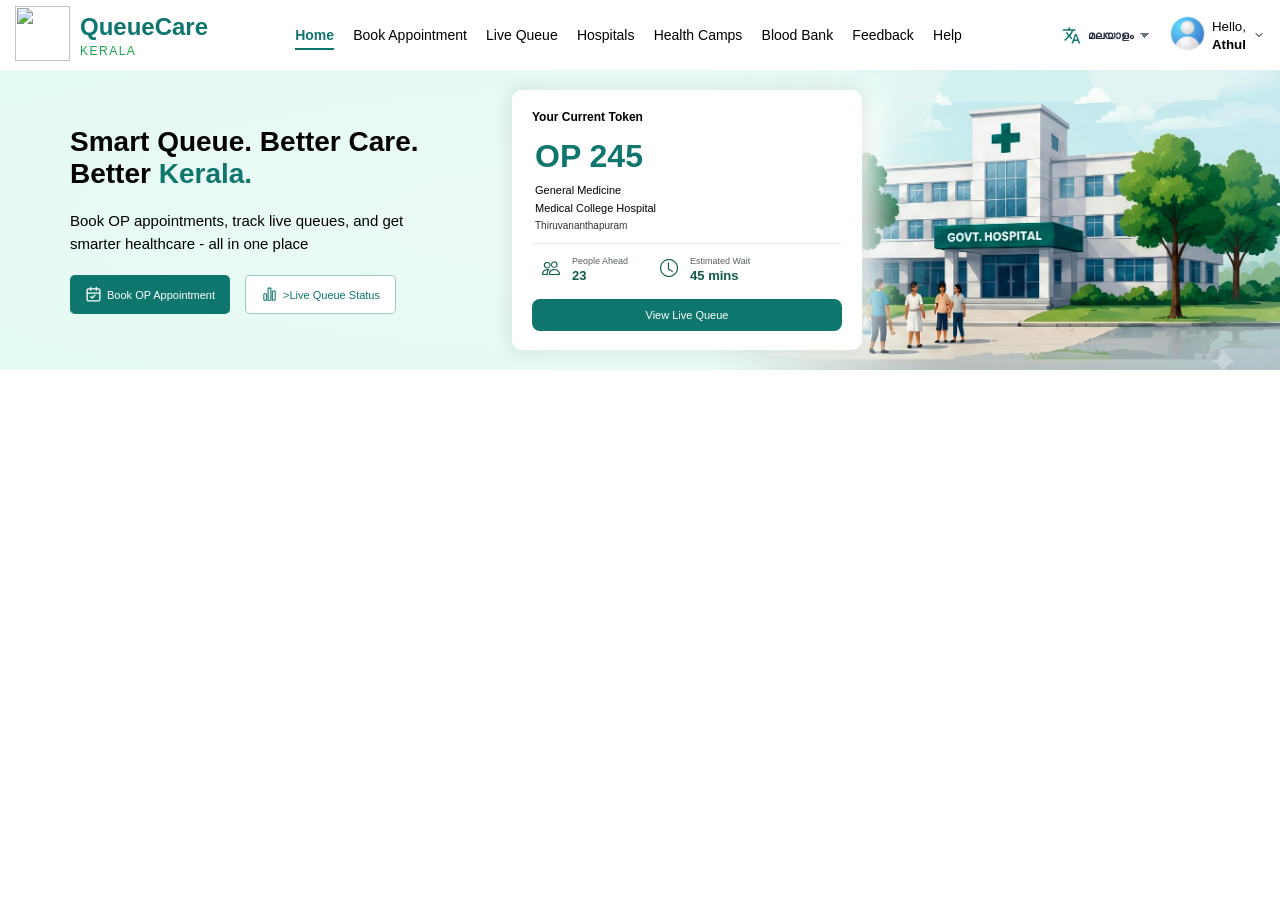
==== index.html @ 21870c36 "initial commit" ====
<!doctype html>
<html lang="en">

<head>
    <meta charset="UTF-8" />
    <meta name="viewport" content="width=device-width, initial-scale=1.0" />
    <link rel="stylesheet" href="main.css" />
    <link rel="stylesheet" href="https://cdn.jsdelivr.net/npm/bootstrap-icons@1.11.3/font/bootstrap-icons.min.css" />
    <title>QueueCare</title>
</head>

<body>
    <main>
        <!-- NAVBAR -->
        <nav>
            <div id="brand">
                <div id="logo">
                    <img src="assets/images/logo.png" alt="" />
                </div>
                <div id="brand_name">
                    <span style="color: var(--primary); font-size: 24px; font-weight: 600">QueueCare</span>
                    <span style="
                color: var(--secondary);
                font-size: 12px;
                letter-spacing: 1.5px;
              ">KERALA</span>
                </div>
            </div>
            <ul id="nav_cont">
                <li class="nav_item active">Home</li>
                <li class="nav_item">Book Appointment</li>
                <li class="nav_item">Live Queue</li>
                <li class="nav_item">Hospitals</li>
                <li class="nav_item">Health Camps</li>
                <li class="nav_item">Blood Bank</li>
                <li class="nav_item">Feedback</li>
                <li class="nav_item">Help</li>
            </ul>
            <div id="profile">
                <div id="language">
                    <svg xmlns="http://www.w3.org/2000/svg" viewBox="0 -960 960 960" fill="currentColor">
                        <path
                            d="m476-80 182-480h84L924-80h-84l-43-122H603L560-80h-84ZM160-200l-56-56 202-202q-35-35-63.5-80T190-640h84q20 39 40 68t48 58q33-33 68.5-92.5T484-720H40v-80h280v-80h80v80h280v80H564q-21 72-63 148t-83 116l96 98-30 82-122-125-202 201Zm468-72h144l-72-204-72 204Z" />
                    </svg>

                    <select id="language-select" name="language">
                        <option value="English">English</option>
                        <option value="Malayalam" selected>മലയാളം</option>
                    </select>
                </div>
                <button id="profile_button">
                    <div id="icon">
                        <img src="assets/images/profile.avif" alt="" />
                    </div>
                    <div id="profileName">
                        <span>Hello,</span><span style="font-weight: bold">Athul</span>
                    </div>
                    <svg class="arrow" xmlns="http://www.w3.org/2000/svg" viewBox="0 0 24 24" fill="none"
                        stroke="currentColor" stroke-width="2" stroke-linecap="round" stroke-linejoin="round">
                        <path d="m6 9 6 6 6-6" />
                    </svg>
                </button>
            </div>
        </nav>
        <!-- NAVBAR  -->

        <!-- HERO -->
        <section id="hero">
            <div id="background">
                <img src="assets/images/hero-back.png" alt="" />
            </div>
            <div id="hero_content">
                <h1>
                    Smart Queue. Better Care.<br />Better
                    <span style="color: var(--primary)">Kerala.</span>
                </h1>
                <p>
                    Book OP appointments, track live queues, and get smarter healthcare
                    - all in one place
                </p>
                <div id="hero_buttons">
                    <button id="bookOpAppoint" class="hero_btn1">
                        <svg xmlns="http://www.w3.org/2000/svg" width="17" height="17" viewBox="0 0 24 24" fill="none"
                            stroke="currentColor" stroke-width="1.8" stroke-linecap="round" stroke-linejoin="round">
                            <rect x="3" y="4" width="18" height="17" rx="2" />
                            <path d="M16 2v4" />
                            <path d="M8 2v4" />
                            <path d="M3 10h18" />
                            <path d="m8 15 2 2 4-4" />
                        </svg>
                        Book OP Appointment
                    </button>
                    <button id="LiveQueueStats" class="hero_btn2">
                        <svg xmlns="http://www.w3.org/2000/svg" width="17" height="17" viewBox="0 0 24 24" fill="none"
                            stroke="currentColor" stroke-width="1.5" stroke-linejoin="round">
                            <rect x="4" y="11" width="4" height="9" rx="0.5" />
                            <rect x="10" y="3" width="4" height="17" rx="0.5" />
                            <rect x="16" y="7" width="4" height="13" rx="0.5" />
                        </svg>
                        >Live Queue Status
                    </button>
                </div>
            </div>
            <div id="tokenDisplay">
                <span style="font-size: 12px;font-weight: 550">Your Current Token</span>
                <span
                    style="margin-left:3px;margin-top:8px;margin-bottom:3px;font-size:  32px;font-weight: 600;color: var(--primary);">OP
                    245</span>
                <span style="margin-left:3px;font-size: 11px;">General Medicine</span>
                <span style="margin-left:3px;font-size: 11px;">Medical College Hospital</span>
                <span style="margin-left:3px;font-size: 10px;opacity: 0.8;">Thiruvananthapuram</span>
                <div id="line"></div>
                <div class="status-card">

                    <div class="info-item">
                        <i class="bi bi-people"></i>
                        <div class="info-content">
                            <span class="label">People Ahead</span>
                            <span class="value">23</span>
                        </div>
                    </div>

                    <div class="info-item">
                        <i class="bi bi-clock"></i>
                        <div class="info-content">
                            <span class="label">Estimated Wait</span>
                            <span class="value">45 mins</span>
                        </div>
                    </div>
                </div>
                <button id="viewQueue">View Live Queue</button>
            </div>
            </div>
        </section>
        <!-- HERO -->
    </main>
    
    
</body>

</html>
---- main.css ----
* {
  padding: 0;
  margin: 0;
  box-sizing: border-box;
}

body,
html {
  scroll-behavior: smooth;
  font-family: sans-serif;
}

:root {
  --primary: #0f766e;
  --secondary: #16a34a;
  --accent: #2563eb;

  --background: #f8fafc;
  --hero-background: #eefaf6;
  --card: #ffffff;

  --text: #1f2937;

  --error: #dc2626;
  --warning: #f59e0b;
  --success: #16a34a;
}

/* NAVBAR STYLE  */

nav {
  width: 100%;
  height: 70px;
  display: flex;
  align-items: center;
  padding: 0 15px;
}
#brand {
  display: flex;
  gap: 10px;
  align-items: center;
}
#brand_name {
  display: flex;
  flex-direction: column;
  gap: 3px;
}
#logo img {
  width: 55px;
  height: 55px;
}
#nav_cont {
  list-style: none;
  display: flex;
  gap: 1.2rem;
  align-items: center;
}
#nav_cont {
  margin: 0 auto;
}
.nav_item {
  position: relative;
  font-size: 14px;
}
.nav_item.active::after {
  content: "";
  position: absolute;
  height: 2px;
  width: 100%;
  background-color: var(--primary);
  bottom: -7px;
  left: 0;
}
.nav_item.active {
  color: var(--primary);
  font-weight: 600;
}
#profile {
  display: flex;
  align-items: center;
}

#language {
  display: inline-flex;
  align-items: center;
  gap: 7px;
  padding: 9px 13px;
  background: #ffffff;
  border-radius: 8px;
  cursor: pointer;
  transition: all 0.2s ease;
}

#language svg {
  width: 19px;
  height: 19px;
  fill: #0f766e;
}

#language select {
  appearance: none;
  border: none;
  outline: none;
  background: transparent;
  font-size: 11px;
  font-weight: 600;
  color: #1f2937;
  cursor: pointer;
  padding: 0 18px 0 0;
  /* arrow */
  background-image:
    linear-gradient(45deg, transparent 50%, #6b7280 50%),
    linear-gradient(135deg, #6b7280 50%, transparent 50%);
  background-position:
    calc(100% - 7px) 50%,
    calc(100% - 2px) 50%;
  background-size: 5px 5px;
  background-repeat: no-repeat;
}

#language select option {
  background: #fff;
  color: #1f2937;
}
#profile_button {
  display: flex;
  align-items: center;
  background: transparent;
  border: none;
  gap: 2px;
}
#profileName {
  display: flex;
  flex-direction: column;
  align-items: flex-start;
  justify-content: center;
  gap: 3px;
}
#profile_button svg {
  margin-left: 5px;
  width: 12px;
  height: 12px;
}
#profile_button #icon img {
  width: 45px;
  height: 45px;
}

/* HERO */

#hero {
  width: 100%;
  background: radial-gradient(#eefaf6, #e2faf2);
  position: relative;
  min-height: 300px;
  display: flex;
  align-items: center;
}
#background img {
  height: 300px;
  position: absolute;
  right: 0;
  top: 0;
  display: block;
  -webkit-mask-image: linear-gradient(to right, transparent 0%, black 40%);
  mask-image: linear-gradient(to right, transparent 0%, black 40%);
  opacity: 1.5;
}
#hero_content {
  padding: 20px 70px;
  max-width: 500px;
  display: flex;
  flex-direction: column;
  gap: 20px;
}

#hero_content h1 {
  font-size: 28px;
  font-weight: 550;
}
#hero_content p {
  font-size: 15px;
  font-weight: 400;
  line-height: 1.5;
}

#hero_buttons {
  display: flex;
  gap: 15px;
}
.hero_btn1 {
  padding: 10px 15px;
  border-radius: 5px;
  border: none;
  background-color: var(--primary);
  color: white;
  font-size: 11px;
  display: flex;
  align-items: center;
  gap: 5px;
}
.hero_btn2 {
  padding: 10px 15px;
  font-size: 11px;
  background-color: white;
  border: 0.5px solid color-mix(in srgb, var(--primary) 40%, transparent);
  border-radius: 5px;
  color: var(--primary);
  display: flex;
  align-items: center;
  gap: 5px;
}

#tokenDisplay {
  position: absolute;
  width: 350px;
  height: 260px;
  background-color: white;
  border-radius: 10px;

  box-shadow:
    0 0 15px 5px rgba(0, 0, 0, 0.068),
    20px 0 30px -5px rgba(255, 255, 255, 0.9);
  left: 40%;
  display: flex;
  flex-direction: column;
  padding: 20px 20px 15px 20px;
  gap: 6px;
}
#line {
  width: 100%;
  height: 0.5px;
  background-color: rgba(128, 128, 128, 0.164);
  margin: 6px 0;
}

.status-card {
  display: flex;
  align-items: center;
  gap: 32px;
  padding-left: 10px;
}

/* Individual Item Row */
.info-item {
  display: flex;
  align-items: center;
  gap: 12px;
}

/* Icon Styling */
.info-item i {
  font-size: 18px;
  color: #0d5c46; /* Matching deep green tone */
}

/* Text Block */
.info-content {
  display: flex;
  flex-direction: column;
}

.label {
  font-size: 9px;
  color: #556065;
  font-weight: 400;
  margin-bottom: 2px;
}

.value {
  font-size: 13px;
  font-weight: 700;
  color: #0d5c46;
}

#viewQueue{
    padding: 10px 0;
    margin-top: 10px;
    border-radius: 8px;
    border: none;
    background-color: var(--primary);
    color:white;
    font-size: 11px;
}
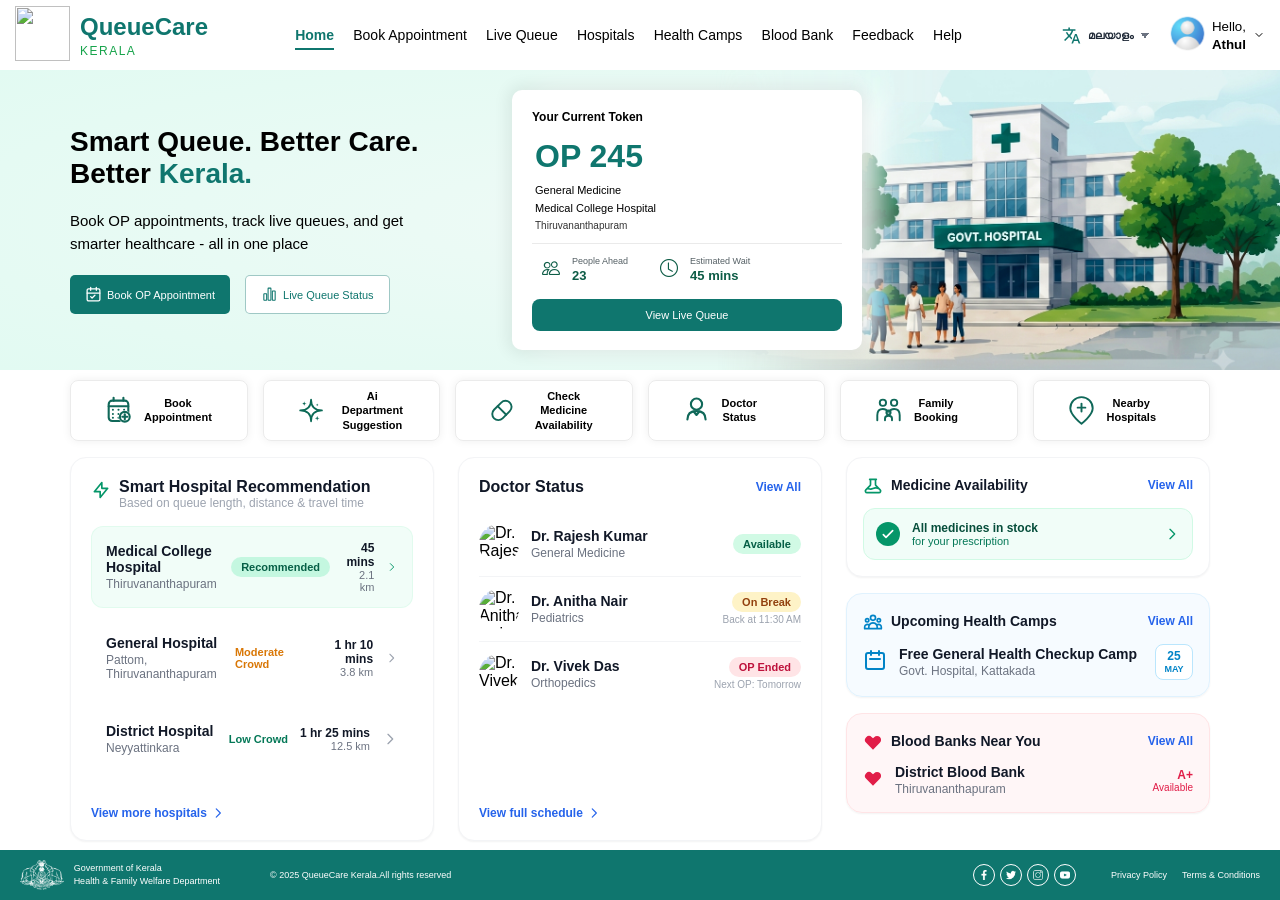
==== commit 7b4d8245: "just ui have been setuped" ====
--- a/index.html
+++ b/index.html
@@ -97,7 +97,7 @@
                             <rect x="10" y="3" width="4" height="17" rx="0.5" />
                             <rect x="16" y="7" width="4" height="13" rx="0.5" />
                         </svg>
-                        >Live Queue Status
+                        Live Queue Status
                     </button>
                 </div>
             </div>
@@ -133,9 +133,536 @@
             </div>
         </section>
         <!-- HERO -->
+        <div id="mainArea">
+            <div id="row1">
+                <button class="row1Btn">
+                    <svg xmlns="http://www.w3.org/2000/svg" viewBox="0 0 100 100" width="100%" height="100%">
+                        <defs>
+                            <style>
+                                .green-stroke {
+                                    fill: none;
+                                    stroke: #0a6955;
+                                    stroke-width: 6;
+                                    stroke-linecap: round;
+                                    stroke-linejoin: round;
+                                }
+
+                                .green-fill {
+                                    fill: #0a6955;
+                                }
+
+                                .white-bg {
+                                    fill: #ffffff;
+                                }
+                            </style>
+                            <!-- Mask to cleanly erase background lines behind the bottom-right badge -->
+                            <mask id="badge-mask">
+                                <rect x="0" y="0" width="100" height="100" fill="white" />
+                                <circle cx="68" cy="68" r="18" fill="black" />
+                            </mask>
+                        </defs>
+
+                        <!-- Calendar Container with Mask applied -->
+                        <g mask="url(#badge-mask)">
+                            <!-- Main Outer Body -->
+                            <rect x="22" y="22" width="56" height="58" rx="10" ry="10" class="green-stroke" />
+
+                            <!-- Top Header Line -->
+                            <line x1="22" y1="38" x2="78" y2="38" class="green-stroke" />
+
+                            <!-- Top Binder Hooks -->
+                            <line x1="36" y1="14" x2="36" y2="22" class="green-stroke" />
+                            <line x1="64" y1="14" x2="64" y2="22" class="green-stroke" />
+
+                            <!-- Calendar Grid Dots -->
+                            <!-- Row 1 -->
+                            <circle cx="34" cy="48" r="3" class="green-fill" />
+                            <circle cx="50" cy="48" r="3" class="green-fill" />
+                            <circle cx="66" cy="48" r="3" class="green-fill" />
+
+                            <!-- Row 2 -->
+                            <circle cx="34" cy="60" r="3" class="green-fill" />
+                            <circle cx="50" cy="60" r="3" class="green-fill" />
+
+                            <!-- Row 3 -->
+                            <circle cx="34" cy="71" r="3" class="green-fill" />
+                            <circle cx="50" cy="71" r="3" class="green-fill" />
+                        </g>
+
+                        <!-- Bottom-Right Badge Circle -->
+                        <circle cx="68" cy="68" r="14" class="white-bg green-stroke" />
+
+                        <!-- Plus / Cross Symbol Inside Badge -->
+                        <line x1="68" y1="61" x2="68" y2="75" class="green-stroke" stroke-width="4.5" />
+                        <line x1="61" y1="68" x2="75" y2="68" class="green-stroke" stroke-width="4.5" />
+                    </svg>
+
+                    Book<br>Appointment
+                </button>
+                <button class="row1Btn">
+                    <svg xmlns="http://www.w3.org/2000/svg" viewBox="0 0 100 100" width="100%" height="100%">
+                        <defs>
+                            <style>
+                                .sparkle-stroke {
+                                    fill: none;
+                                    stroke: #0a6955;
+                                    stroke-width: 5;
+                                    stroke-linecap: round;
+                                    stroke-linejoin: round;
+                                }
+
+                                .sparkle-fill {
+                                    fill: #0a6955;
+                                }
+                            </style>
+                        </defs>
+
+                        <!-- Main Central Hollow Sparkle -->
+                        <path class="sparkle-stroke" d="
+    M 50 18 
+    Q 50 50, 82 50 
+    Q 50 50, 50 82 
+    Q 50 50, 18 50 
+    Q 50 50, 50 18 
+    Z
+  " />
+
+                        <!-- Top-Left Sparkle (Solid) -->
+                        <path class="sparkle-fill" d="
+    M 30 22 
+    Q 30 30, 38 30 
+    Q 30 30, 30 38 
+    Q 30 30, 22 30 
+    Q 30 30, 30 22 
+    Z
+  " />
+
+                        <!-- Top-Right Sparkle (Small, Solid) -->
+                        <path class="sparkle-fill" d="
+    M 68 30 
+    Q 68 34, 72 34 
+    Q 68 34, 68 38 
+    Q 68 34, 64 34 
+    Q 68 34, 68 30 
+    Z
+  " />
+
+                        <!-- Bottom-Right Sparkle (Solid) -->
+                        <path class="sparkle-fill" d="
+    M 68 66 
+    Q 68 73, 75 73 
+    Q 68 73, 68 80 
+    Q 68 73, 61 73 
+    Q 68 73, 68 66 
+    Z
+  " />
+                    </svg>
+
+                    Ai Department<br>Suggestion
+                </button>
+                <button class="row1Btn">
+                    <svg xmlns="http://www.w3.org/2000/svg" viewBox="0 0 100 100" width="100%" height="100%">
+                        <defs>
+                            <style>
+                                .green-stroke {
+                                    fill: none;
+                                    stroke: #106859;
+                                    stroke-width: 6;
+                                    stroke-linecap: round;
+                                    stroke-linejoin: round;
+                                }
+
+                                .green-fill {
+                                    fill: #106859;
+                                    stroke: none;
+                                }
+                            </style>
+                        </defs>
+
+                        <!-- Vertically inverted capsule without the circular tablet -->
+                        <g transform="translate(50 50) scale(1 -1) rotate(-45) translate(-50 -50)">
+                            <!-- Capsule Outer Body -->
+                            <rect x="31" y="15" width="38" height="70" rx="19" ry="19" class="green-stroke" />
+
+                            <!-- Dividing Center Line -->
+                            <line x1="31" y1="50" x2="69" y2="50" class="green-stroke" />
+                        </g>
+                    </svg>
+
+                    Check Medicine<br>Availability
+                </button>
+                <button class="row1Btn">
+                    <svg xmlns="http://www.w3.org/2000/svg" viewBox="0 0 100 100" width="100%" height="100%">
+                        <defs>
+                            <style>
+                                .user-stroke {
+                                    fill: none;
+                                    stroke: #106859;
+                                    stroke-width: 6;
+                                    stroke-linecap: round;
+                                    stroke-linejoin: round;
+                                }
+                            </style>
+                        </defs>
+
+                        <!-- User Head -->
+                        <circle cx="50" cy="32" r="16" class="user-stroke" />
+
+                        <!-- User Shoulders / Body -->
+                        <path d="M 24 76 C 24 58, 36 52, 50 52 C 64 52, 76 58, 76 76" class="user-stroke" />
+
+                        <!-- V-Neck Collar Detail -->
+                        <path d="M 42 53 L 50 63 L 58 53" class="user-stroke" />
+                    </svg>
+
+                    Doctor<br>Status
+                </button>
+                <button class="row1Btn">
+                    <svg xmlns="http://www.w3.org/2000/svg" viewBox="0 0 100 100" width="100%" height="100%">
+                        <defs>
+                            <style>
+                                .family-stroke {
+                                    fill: none;
+                                    stroke: #106859;
+                                    stroke-width: 5.5;
+                                    stroke-linecap: round;
+                                    stroke-linejoin: round;
+                                }
+                            </style>
+                        </defs>
+
+                        <!-- Left Adult -->
+                        <circle cx="34" cy="28" r="9" class="family-stroke" />
+                        <path d="M 18 78 L 18 64 C 18 52, 25 46, 34 46 C 40 46, 45 49, 48 54" class="family-stroke" />
+
+                        <!-- Right Adult -->
+                        <circle cx="66" cy="28" r="9" class="family-stroke" />
+                        <path d="M 82 78 L 82 64 C 82 52, 75 46, 66 46 C 60 46, 55 49, 52 54" class="family-stroke" />
+
+                        <!-- Center Child (Small Person) -->
+                        <circle cx="50" cy="56" r="6" class="family-stroke" />
+                        <path d="M 40 78 L 40 73 C 40 68, 44 65, 50 65 C 56 65, 60 68, 60 73 L 60 78"
+                            class="family-stroke" />
+                    </svg>
+
+                    Family<br>Booking
+                </button>
+                <button class="row1Btn">
+                    <svg xmlns="http://www.w3.org/2000/svg" viewBox="0 0 100 100" width="100%" height="100%">
+                        <defs>
+                            <style>
+                                .icon-stroke {
+                                    fill: none;
+                                    stroke: #106859;
+                                    stroke-width: 5.5;
+                                    stroke-linecap: round;
+                                    stroke-linejoin: round;
+                                }
+
+                                .icon-fill {
+                                    fill: #106859;
+                                }
+                            </style>
+                        </defs>
+
+                        <!-- Location Pin Outline -->
+                        <path
+                            d="M 50 12 C 32 12, 18 26, 18 44 C 18 64, 50 88, 50 88 C 50 88, 82 64, 82 44 C 82 26, 68 12, 50 12 Z"
+                            class="icon-stroke" />
+
+                        <!-- Hospital Cross Inside Pin -->
+                        <!-- Vertical Bar -->
+                        <line x1="50" y1="31" x2="50" y2="53" class="icon-stroke" stroke-width="6.5" />
+
+                        <!-- Horizontal Bar -->
+                        <line x1="39" y1="42" x2="61" y2="42" class="icon-stroke" stroke-width="6.5" />
+                    </svg>
+
+                    Nearby<br>Hospitals
+                </button>
+            </div>
+            <div class="dashboard-grid">
+
+                <!-- COLUMN 1: Smart Hospital Recommendation -->
+                <div class="card card-column">
+                    <div>
+                        <div class="card-header">
+                            <svg class="header-icon text-emerald" fill="none" stroke="currentColor" viewBox="0 0 24 24">
+                                <path stroke-linecap="round" stroke-linejoin="round" stroke-width="2"
+                                    d="M13 10V3L4 14h7v7l9-11h-7z" />
+                            </svg>
+                            <div>
+                                <h2 class="card-title">Smart Hospital Recommendation</h2>
+                                <p class="card-subtitle">Based on queue length, distance & travel time</p>
+                            </div>
+                        </div>
+
+                        <!-- Item 1: Recommended -->
+                        <div class="hospital-item item-recommended">
+                            <div>
+                                <h3 class="item-title">Medical College Hospital</h3>
+                                <p class="item-subtitle">Thiruvananthapuram</p>
+                            </div>
+                            <div class="item-meta">
+                                <span class="badge badge-recommended">Recommended</span>
+                                <div class="text-right">
+                                    <p class="meta-main">45 mins</p>
+                                    <p class="meta-sub">2.1 km</p>
+                                </div>
+                                <svg class="chevron-icon text-emerald" fill="none" stroke="currentColor"
+                                    viewBox="0 0 24 24">
+                                    <path stroke-linecap="round" stroke-linejoin="round" stroke-width="2"
+                                        d="M9 5l7 7-7 7" />
+                                </svg>
+                            </div>
+                        </div>
+
+                        <!-- Item 2: Moderate Crowd -->
+                        <div class="hospital-item">
+                            <div>
+                                <h3 class="item-title">General Hospital</h3>
+                                <p class="item-subtitle">Pattom, Thiruvananthapuram</p>
+                            </div>
+                            <div class="item-meta">
+                                <span class="status-label status-amber">Moderate Crowd</span>
+                                <div class="text-right">
+                                    <p class="meta-main">1 hr 10 mins</p>
+                                    <p class="meta-sub">3.8 km</p>
+                                </div>
+                                <svg class="chevron-icon text-gray" fill="none" stroke="currentColor"
+                                    viewBox="0 0 24 24">
+                                    <path stroke-linecap="round" stroke-linejoin="round" stroke-width="2"
+                                        d="M9 5l7 7-7 7" />
+                                </svg>
+                            </div>
+                        </div>
+
+                        <!-- Item 3: Low Crowd -->
+                        <div class="hospital-item">
+                            <div>
+                                <h3 class="item-title">District Hospital</h3>
+                                <p class="item-subtitle">Neyyattinkara</p>
+                            </div>
+                            <div class="item-meta">
+                                <span class="status-label status-emerald">Low Crowd</span>
+                                <div class="text-right">
+                                    <p class="meta-main">1 hr 25 mins</p>
+                                    <p class="meta-sub">12.5 km</p>
+                                </div>
+                                <svg class="chevron-icon text-gray" fill="none" stroke="currentColor"
+                                    viewBox="0 0 24 24">
+                                    <path stroke-linecap="round" stroke-linejoin="round" stroke-width="2"
+                                        d="M9 5l7 7-7 7" />
+                                </svg>
+                            </div>
+                        </div>
+                    </div>
+
+                    <a href="#" class="footer-link">
+                        View more hospitals
+                        <svg class="link-icon" fill="none" stroke="currentColor" viewBox="0 0 24 24">
+                            <path stroke-linecap="round" stroke-linejoin="round" stroke-width="2" d="M9 5l7 7-7 7" />
+                        </svg>
+                    </a>
+                </div>
+
+                <!-- COLUMN 2: Doctor Status -->
+                <div class="card card-column">
+                    <div>
+                        <div class="header-between">
+                            <h2 class="card-title">Doctor Status</h2>
+                            <a href="#" class="link-action">View All</a>
+                        </div>
+
+                        <!-- Doctor 1 -->
+                        <div class="doctor-row">
+                            <div class="doctor-info">
+                                <img class="doctor-avatar"
+                                    src="https://images.unsplash.com/photo-1612349317150-e413f6a5b16d?w=100&auto=format&fit=crop&q=80"
+                                    alt="Dr. Rajesh Kumar">
+                                <div>
+                                    <h3 class="item-title">Dr. Rajesh Kumar</h3>
+                                    <p class="item-subtitle">General Medicine</p>
+                                </div>
+                            </div>
+                            <span class="badge badge-emerald">Available</span>
+                        </div>
+
+                        <!-- Doctor 2 -->
+                        <div class="doctor-row">
+                            <div class="doctor-info">
+                                <img class="doctor-avatar"
+                                    src="https://images.unsplash.com/photo-1594824813566-88855ce7890f?w=100&auto=format&fit=crop&q=80"
+                                    alt="Dr. Anitha Nair">
+                                <div>
+                                    <h3 class="item-title">Dr. Anitha Nair</h3>
+                                    <p class="item-subtitle">Pediatrics</p>
+                                </div>
+                            </div>
+                            <div class="text-right">
+                                <span class="badge badge-amber">On Break</span>
+                                <p class="doctor-note">Back at 11:30 AM</p>
+                            </div>
+                        </div>
+
+                        <!-- Doctor 3 -->
+                        <div class="doctor-row border-none">
+                            <div class="doctor-info">
+                                <img class="doctor-avatar"
+                                    src="https://images.unsplash.com/photo-1622253692010-333f2da6031d?w=100&auto=format&fit=crop&q=80"
+                                    alt="Dr. Vivek Das">
+                                <div>
+                                    <h3 class="item-title">Dr. Vivek Das</h3>
+                                    <p class="item-subtitle">Orthopedics</p>
+                                </div>
+                            </div>
+                            <div class="text-right">
+                                <span class="badge badge-rose">OP Ended</span>
+                                <p class="doctor-note">Next OP: Tomorrow</p>
+                            </div>
+                        </div>
+                    </div>
+
+                    <a href="#" class="footer-link">
+                        View full schedule
+                        <svg class="link-icon" fill="none" stroke="currentColor" viewBox="0 0 24 24">
+                            <path stroke-linecap="round" stroke-linejoin="round" stroke-width="2" d="M9 5l7 7-7 7" />
+                        </svg>
+                    </a>
+                </div>
+
+                <!-- COLUMN 3: Medicine, Camps & Blood Banks -->
+                <div class="stack-column">
+
+                    <!-- Medicine Availability Card -->
+                    <div class="card p-compact">
+                        <div class="header-between mb-compact">
+                            <div class="header-inline">
+                                <svg class="header-icon text-emerald" fill="none" stroke="currentColor"
+                                    viewBox="0 0 24 24">
+                                    <path stroke-linecap="round" stroke-linejoin="round" stroke-width="2"
+                                        d="M19.428 15.428a2 2 0 00-1.022-.547l-2.387-.477a6 6 0 00-3.86.517l-.318.158a6 6 0 01-3.86.517L6.05 15.21a2 2 0 00-1.806.547M8 4h8l-1 1v5.172a2 2 0 00.586 1.414l5 5c1.26 1.26.367 3.414-1.415 3.414H4.828c-1.782 0-2.674-2.154-1.414-3.414l5-5A2 2 0 009 10.172V5L8 4z" />
+                                </svg>
+                                <h2 class="card-title-sm">Medicine Availability</h2>
+                            </div>
+                            <a href="#" class="link-action">View All</a>
+                        </div>
+                        <div class="medicine-banner">
+                            <div class="banner-content">
+                                <div class="check-circle">
+                                    <svg class="check-icon" fill="none" stroke="currentColor" viewBox="0 0 24 24">
+                                        <path stroke-linecap="round" stroke-linejoin="round" stroke-width="2.5"
+                                            d="M5 13l4 4L19 7" />
+                                    </svg>
+                                </div>
+                                <div>
+                                    <p class="banner-title">All medicines in stock</p>
+                                    <p class="banner-subtitle">for your prescription</p>
+                                </div>
+                            </div>
+                            <svg class="chevron-icon text-emerald" fill="none" stroke="currentColor"
+                                viewBox="0 0 24 24">
+                                <path stroke-linecap="round" stroke-linejoin="round" stroke-width="2"
+                                    d="M9 5l7 7-7 7" />
+                            </svg>
+                        </div>
+                    </div>
+
+                    <!-- Upcoming Health Camps Card -->
+                    <div class="card p-compact card-sky">
+                        <div class="header-between mb-compact">
+                            <div class="header-inline">
+                                <svg class="header-icon text-sky" fill="none" stroke="currentColor" viewBox="0 0 24 24">
+                                    <path stroke-linecap="round" stroke-linejoin="round" stroke-width="2"
+                                        d="M17 20h5v-2a3 3 0 00-5.356-1.857M17 20H7m10 0v-2c0-.656-.126-1.283-.356-1.857M7 20H2v-2a3 3 0 015.356-1.857M7 20v-2c0-.656.126-1.283.356-1.857m0 0a5.002 5.002 0 019.288 0M15 7a3 3 0 11-6 0 3 3 0 016 0zm6 3a2 2 0 11-4 0 2 2 0 014 0zM7 10a2 2 0 11-4 0 2 2 0 014 0z" />
+                                </svg>
+                                <h2 class="card-title-sm">Upcoming Health Camps</h2>
+                            </div>
+                            <a href="#" class="link-action">View All</a>
+                        </div>
+                        <div class="content-between">
+                            <div class="banner-content">
+                                <div class="text-sky">
+                                    <svg class="feature-icon" fill="none" stroke="currentColor" viewBox="0 0 24 24">
+                                        <path stroke-linecap="round" stroke-linejoin="round" stroke-width="2"
+                                            d="M8 7V3m8 4V3m-9 8h10M5 21h14a2 2 0 002-2V7a2 2 0 00-2-2H5a2 2 0 00-2 2v12a2 2 0 002 2z" />
+                                    </svg>
+                                </div>
+                                <div>
+                                    <p class="item-title">Free General Health Checkup Camp</p>
+                                    <p class="item-subtitle">Govt. Hospital, Kattakada</p>
+                                </div>
+                            </div>
+                            <div class="date-badge">
+                                <p class="date-number">25</p>
+                                <p class="date-month">May</p>
+                            </div>
+                        </div>
+                    </div>
+
+                    <!-- Blood Banks Near You Card -->
+                    <div class="card p-compact card-rose">
+                        <div class="header-between mb-compact">
+                            <div class="header-inline">
+                                <svg class="header-icon text-rose" fill="currentColor" viewBox="0 0 20 20">
+                                    <path fill-rule="evenodd"
+                                        d="M3.172 5.172a4 4 0 015.656 0L10 6.343l1.172-1.171a4 4 0 115.656 5.656L10 17.657l-6.828-6.829a4 4 0 010-5.656z"
+                                        clip-rule="evenodd" />
+                                </svg>
+                                <h2 class="card-title-sm">Blood Banks Near You</h2>
+                            </div>
+                            <a href="#" class="link-action">View All</a>
+                        </div>
+                        <div class="content-between">
+                            <div class="banner-content">
+                                <div class="text-rose">
+                                    <svg class="feature-icon-sm" fill="currentColor" viewBox="0 0 20 20">
+                                        <path fill-rule="evenodd"
+                                            d="M3.172 5.172a4 4 0 015.656 0L10 6.343l1.172-1.171a4 4 0 115.656 5.656L10 17.657l-6.828-6.829a4 4 0 010-5.656z"
+                                            clip-rule="evenodd" />
+                                    </svg>
+                                </div>
+                                <div>
+                                    <p class="item-title">District Blood Bank</p>
+                                    <p class="item-subtitle">Thiruvananthapuram</p>
+                                </div>
+                            </div>
+                            <div class="text-right">
+                                <p class="blood-group">A+</p>
+                                <p class="blood-status">Available</p>
+                            </div>
+                        </div>
+                    </div>
+
+                </div>
+
+            </div>
+            
+        </div>
+
+        <!-- FOOTER  -->
+        <footer>
+            <div id="footer_left">
+                <img src="assets/images/govt.png" alt="">
+                <span style="line-height: 1.4;">Government of Kerala<br>Health & Family Welfare Department</span>
+                <span style="margin-left: 40px;">© 2025 QueueCare Kerala.All rights reserved</span>
+            </div>
+            <div id="footer_right">
+                <ul id="social_links">
+                    <li id="facebook" class="social_link"><img src="assets/images/facebook.png" alt=""></li>
+                    <li id="twitter" class="social_link"><img src="assets/images/twitter.png" alt=""></li>
+                    <li id="instagram" class="social_link"><img src="assets/images/instagram.png" alt=""></li>
+                    <li id="youtube" class="social_link"><img src="assets/images/youtube.png" alt=""></li>
+                </ul>
+                <a href="">Privacy Policy</a>
+                <a href="">Terms & Conditions</a>
+            </div>
+        </footer>
+        <!-- FOOTER  -->
+
     </main>
-    
-    
+
+
 </body>
 
 </html>
--- a/main.css
+++ b/main.css
@@ -8,6 +8,33 @@
 html {
   scroll-behavior: smooth;
   font-family: sans-serif;
+  scrollbar-width: 0px;
+}
+
+
+html::-webkit-scrollbar,
+main::-webkit-scrollbar {
+  display: none;
+}
+html,
+main {
+  -ms-overflow-style: none;  
+  scrollbar-width: none;  
+}
+
+
+main{
+  max-height: 100vh;
+  position: relative;
+  overflow-y: auto;
+  padding-bottom: 70px;
+  padding-top: 70px;
+}
+a {
+  text-decoration: none;
+}
+ul {
+  list-style: none;
 }
 
 :root {
@@ -26,7 +53,11 @@
   --success: #16a34a;
 }
 
-/* NAVBAR STYLE  */
+/* ============================ */
+
+/*         NAVBAR STYLE         */
+
+/* ============================ */
 
 nav {
   width: 100%;
@@ -34,6 +65,11 @@
   display: flex;
   align-items: center;
   padding: 0 15px;
+  position: fixed;
+  top:0;
+  left:0;
+  z-index: 1;
+  background-color: white;
 }
 #brand {
   display: flex;
@@ -50,7 +86,6 @@
   height: 55px;
 }
 #nav_cont {
-  list-style: none;
   display: flex;
   gap: 1.2rem;
   align-items: center;
@@ -146,7 +181,12 @@
   height: 45px;
 }
 
-/* HERO */
+/* ============================== */
+
+/*         HERO SECTION           */
+
+/* ============================== */
+
 
 #hero {
   width: 100%;
@@ -241,20 +281,17 @@
   padding-left: 10px;
 }
 
-/* Individual Item Row */
 .info-item {
   display: flex;
   align-items: center;
   gap: 12px;
 }
 
-/* Icon Styling */
 .info-item i {
   font-size: 18px;
-  color: #0d5c46; /* Matching deep green tone */
-}
-
-/* Text Block */
+  color: #0d5c46; 
+}
+
 .info-content {
   display: flex;
   flex-direction: column;
@@ -273,12 +310,485 @@
   color: #0d5c46;
 }
 
-#viewQueue{
-    padding: 10px 0;
-    margin-top: 10px;
-    border-radius: 8px;
-    border: none;
-    background-color: var(--primary);
-    color:white;
-    font-size: 11px;
-}+#viewQueue {
+  padding: 10px 0;
+  margin-top: 10px;
+  border-radius: 8px;
+  border: none;
+  background-color: var(--primary);
+  color: white;
+  font-size: 11px;
+}
+
+
+/* ============================== */
+
+/*          MAIN AREA             */
+
+/* ============================== */
+
+#mainArea {
+  padding: 10px 70px;
+}
+
+#row1 {
+  display: flex;
+  width: 100%;
+  gap: 15px;
+}
+
+.row1Btn {
+  flex: 1;              
+  display: flex;
+  gap:8px;
+  justify-content: flex-start;
+  align-items: center;
+  padding:8px 30px;
+  font-size: 11px;
+  background-color: transparent;
+  border:0.5px solid rgba(128, 128, 128, 0.158);
+  border-radius: 8px;
+  line-height: 1.3;
+  box-shadow:
+    0 0 10px 0 rgba(0, 0, 0, 0.068);
+    font-weight: 550;
+}
+.row1Btn svg {
+    width: 35px;
+}
+/* Dashboard Layout */
+.dashboard-grid {
+  display: grid;
+  grid-template-columns: 1fr;
+  gap: 1.5rem;
+  padding-top: 1rem;
+  padding-bottom: 1rem;
+}
+
+@media (min-width: 1024px) {
+  .dashboard-grid {
+    grid-template-columns: repeat(3, minmax(0, 1fr));
+  }
+}
+
+.stack-column {
+  display: flex;
+  flex-direction: column;
+  gap: 1rem;
+}
+
+/* Card Styling */
+.card {
+  background-color: #ffffff;
+  border-radius: 1rem;
+  padding: 1.25rem;
+  border: 1px solid #f3f4f6;
+  box-shadow: 0 1px 2px 0 rgba(0, 0, 0, 0.05);
+}
+
+.card-column {
+  display: flex;
+  flex-direction: column;
+  justify-content: space-between;
+}
+
+.card-sky {
+  background-color: rgba(240, 249, 255, 0.6);
+  border-color: #e0f2fe;
+}
+
+.card-rose {
+  background-color: rgba(255, 241, 242, 0.6);
+  border-color: #ffe4e6;
+}
+
+.p-compact {
+  padding: 1rem;
+}
+
+/* Headers */
+.card-header {
+  display: flex;
+  align-items: flex-start;
+  gap: 0.5rem;
+  margin-bottom: 1rem;
+}
+
+.header-between {
+  display: flex;
+  align-items: center;
+  justify-content: space-between;
+  margin-bottom: 1rem;
+}
+
+.header-inline {
+  display: flex;
+  align-items: center;
+  gap: 0.5rem;
+}
+
+.card-title {
+  font-size: 1rem;
+  font-weight: 700;
+  color: #111827;
+}
+
+.card-title-sm {
+  font-size: 0.875rem;
+  font-weight: 700;
+  color: #111827;
+}
+
+.card-subtitle {
+  font-size: 0.75rem;
+  color: #9ca3af;
+  font-weight: 500;
+}
+
+/* Items & Rows */
+.hospital-item {
+  display: flex;
+  align-items: center;
+  justify-content: space-between;
+  padding: 0.875rem;
+  margin-bottom: 0.75rem;
+  border-radius: 0.75rem;
+  border: 1px solid transparent;
+  cursor: pointer;
+  transition: all 0.2s ease;
+}
+
+.hospital-item:hover {
+  background-color: #f9fafb;
+  border-color: #f3f4f6;
+}
+
+.item-recommended {
+  background-color: rgba(236, 253, 245, 0.7);
+  border-color: rgba(209, 250, 229, 0.5);
+}
+
+.item-recommended:hover {
+  background-color: #ecfdf5;
+}
+
+.doctor-row {
+  display: flex;
+  align-items: center;
+  justify-content: space-between;
+  padding: 0.75rem 0;
+  border-bottom: 1px solid #f3f4f6;
+}
+
+.doctor-info {
+  display: flex;
+  align-items: center;
+  gap: 0.75rem;
+}
+
+.doctor-avatar {
+  width: 2.5rem;
+  height: 2.5rem;
+  border-radius: 9999px;
+  object-fit: cover;
+}
+
+.doctor-note {
+  font-size: 0.625rem;
+  color: #9ca3af;
+  margin-top: 0.25rem;
+  font-weight: 500;
+}
+
+.item-title {
+  font-size: 0.875rem;
+  font-weight: 700;
+  color: #111827;
+}
+
+.item-subtitle {
+  font-size: 0.75rem;
+  color: #6b7280;
+  margin-top: 0.125rem;
+}
+
+.item-meta {
+  display: flex;
+  align-items: center;
+  gap: 0.75rem;
+}
+
+.content-between {
+  display: flex;
+  align-items: center;
+  justify-content: space-between;
+}
+
+/* Medicine Banner */
+.medicine-banner {
+  background-color: rgba(236, 253, 245, 0.7);
+  border: 1px solid #d1fae5;
+  border-radius: 0.75rem;
+  padding: 0.75rem;
+  display: flex;
+  align-items: center;
+  justify-content: space-between;
+  cursor: pointer;
+  transition: background-color 0.2s ease;
+}
+
+.medicine-banner:hover {
+  background-color: #ecfdf5;
+}
+
+.banner-content {
+  display: flex;
+  align-items: center;
+  gap: 0.75rem;
+}
+
+.check-circle {
+  width: 1.5rem;
+  height: 1.5rem;
+  border-radius: 9999px;
+  background-color: #059669;
+  color: #ffffff;
+  display: flex;
+  align-items: center;
+  justify-content: center;
+  flex-shrink: 0;
+}
+
+.banner-title {
+  font-size: 0.75rem;
+  font-weight: 700;
+  color: #064e3b;
+}
+
+.banner-subtitle {
+  font-size: 0.6875rem;
+  color: #047857;
+}
+
+/* Badges & Status */
+.badge {
+  font-size: 0.6875rem;
+  font-weight: 600;
+  padding: 0.25rem 0.625rem;
+  border-radius: 9999px;
+}
+
+.badge-recommended {
+  background-color: rgba(167, 243, 208, 0.6);
+  color: #065f46;
+}
+
+.badge-emerald {
+  background-color: #d1fae5;
+  color: #065f46;
+}
+
+.badge-amber {
+  background-color: #fef3c7;
+  color: #92400e;
+}
+
+.badge-rose {
+  background-color: #ffe4e6;
+  color: #be123c;
+}
+
+.status-label {
+  font-size: 0.6875rem;
+  font-weight: 700;
+}
+
+.status-amber {
+  color: #d97706;
+}
+
+.status-emerald {
+  color: #047857;
+}
+
+/* Date Badge */
+.date-badge {
+  border: 1px solid #bae6fd;
+  border-radius: 0.5rem;
+  background-color: #ffffff;
+  padding: 0.25rem 0.5rem;
+  text-align: center;
+  min-width: 38px;
+}
+
+.date-number {
+  font-size: 0.75rem;
+  font-weight: 700;
+  color: #0284c7;
+  line-height: 1.25;
+}
+
+.date-month {
+  font-size: 0.5625rem;
+  color: #0284c7;
+  text-transform: uppercase;
+  font-weight: 600;
+  line-height: 1.25;
+}
+
+/* Blood Bank Status */
+.blood-group {
+  font-size: 0.75rem;
+  font-weight: 700;
+  color: #e11d48;
+}
+
+.blood-status {
+  font-size: 0.625rem;
+  color: #e11d48;
+  font-weight: 500;
+}
+
+/* Text & Typography Helpers */
+.text-right {
+  text-align: right;
+}
+
+.meta-main {
+  font-size: 0.75rem;
+  font-weight: 700;
+  color: #111827;
+}
+
+.meta-sub {
+  font-size: 0.6875rem;
+  color: #6b7280;
+}
+
+.border-none {
+  border-bottom: none;
+}
+
+.mb-compact {
+  margin-bottom: 0.75rem;
+}
+
+/* Icons & Link Styling */
+.header-icon {
+  width: 1.25rem;
+  height: 1.25rem;
+  flex-shrink: 0;
+  margin-top: 0.125rem;
+}
+
+.chevron-icon {
+  width: 1rem;
+  height: 1rem;
+}
+
+.check-icon {
+  width: 1rem;
+  height: 1rem;
+}
+
+.feature-icon {
+  width: 1.5rem;
+  height: 1.5rem;
+}
+
+.feature-icon-sm {
+  width: 1.25rem;
+  height: 1.25rem;
+}
+
+.link-icon {
+  width: 0.875rem;
+  height: 0.875rem;
+}
+
+.text-emerald { color: #059669; }
+.text-sky { color: #0284c7; }
+.text-rose { color: #e11d48; }
+.text-gray { color: #9ca3af; }
+
+.footer-link {
+  display: inline-flex;
+  align-items: center;
+  gap: 0.25rem;
+  font-size: 0.75rem;
+  font-weight: 700;
+  color: #2563eb;
+  margin-top: 1.5rem;
+  transition: color 0.15s ease;
+}
+
+.footer-link:hover {
+  color: #1d4ed8;
+}
+
+.link-action {
+  font-size: 0.75rem;
+  font-weight: 700;
+  color: #2563eb;
+  transition: color 0.15s ease;
+}
+
+.link-action:hover {
+  color: #1d4ed8;
+}
+/* ============================== */
+
+/*            FOOTER              */
+
+/* ============================== */
+
+footer {
+  background-color: var(--primary);
+  width: 100%;
+  display: flex;
+  justify-content: space-between;
+  padding:10px 20px;
+  position: fixed;
+  bottom:0;left:0;
+}
+footer span {
+  font-size: 9px;
+  color: white;
+}
+footer a {
+  font-size: 9px;
+  color: white;
+}
+#footer_left {
+  display: flex;
+  align-items: center;
+  gap: 10px;
+}
+#footer_right {
+  display: flex;
+  align-items: center;
+  gap: 15px;
+}
+#footer_left img {
+  height: 30px;
+  filter: invert();
+}
+#social_links {
+  display: flex;
+  gap: 5px;
+  margin-right: 20px;
+}
+.social_link {
+  padding: 5px;
+  border-radius: 50%;
+  border: 1px solid white;
+  display: flex;
+  align-items: center;
+  justify-content: center;
+  height: fit-content;
+}
+.social_link img {
+  width: 10px;
+  height: 10px;
+  filter: invert();
+}
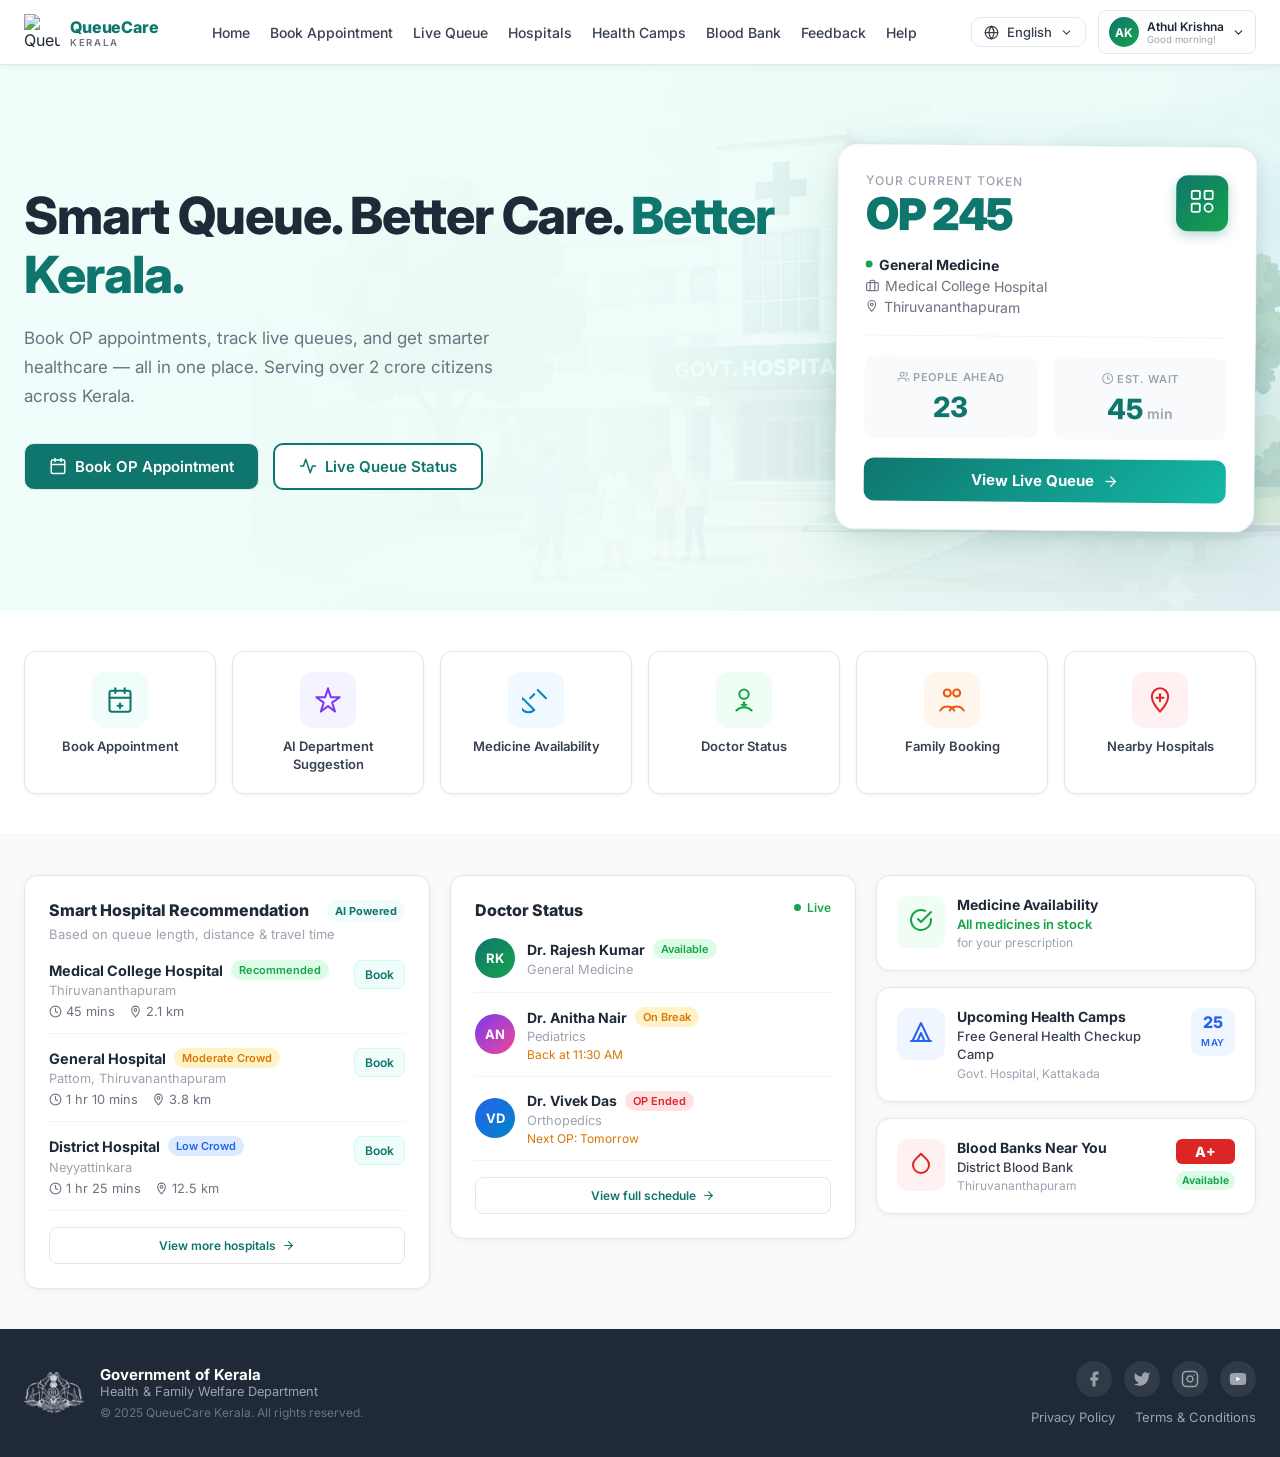
==== commit 9e6acba1: "more responsive" ====
--- a/index.html
+++ b/index.html
@@ -1,668 +1,328 @@
 <!doctype html>
 <html lang="en">
-
-<head>
+  <head>
     <meta charset="UTF-8" />
     <meta name="viewport" content="width=device-width, initial-scale=1.0" />
+    <title>QueueCare Kerala</title>
     <link rel="stylesheet" href="main.css" />
-    <link rel="stylesheet" href="https://cdn.jsdelivr.net/npm/bootstrap-icons@1.11.3/font/bootstrap-icons.min.css" />
-    <title>QueueCare</title>
-</head>
-
-<body>
-    <main>
-        <!-- NAVBAR -->
-        <nav>
-            <div id="brand">
-                <div id="logo">
-                    <img src="assets/images/logo.png" alt="" />
-                </div>
-                <div id="brand_name">
-                    <span style="color: var(--primary); font-size: 24px; font-weight: 600">QueueCare</span>
-                    <span style="
-                color: var(--secondary);
-                font-size: 12px;
-                letter-spacing: 1.5px;
-              ">KERALA</span>
-                </div>
-            </div>
-            <ul id="nav_cont">
-                <li class="nav_item active">Home</li>
-                <li class="nav_item">Book Appointment</li>
-                <li class="nav_item">Live Queue</li>
-                <li class="nav_item">Hospitals</li>
-                <li class="nav_item">Health Camps</li>
-                <li class="nav_item">Blood Bank</li>
-                <li class="nav_item">Feedback</li>
-                <li class="nav_item">Help</li>
-            </ul>
-            <div id="profile">
-                <div id="language">
-                    <svg xmlns="http://www.w3.org/2000/svg" viewBox="0 -960 960 960" fill="currentColor">
-                        <path
-                            d="m476-80 182-480h84L924-80h-84l-43-122H603L560-80h-84ZM160-200l-56-56 202-202q-35-35-63.5-80T190-640h84q20 39 40 68t48 58q33-33 68.5-92.5T484-720H40v-80h280v-80h80v80h280v80H564q-21 72-63 148t-83 116l96 98-30 82-122-125-202 201Zm468-72h144l-72-204-72 204Z" />
-                    </svg>
-
-                    <select id="language-select" name="language">
-                        <option value="English">English</option>
-                        <option value="Malayalam" selected>മലയാളം</option>
-                    </select>
-                </div>
-                <button id="profile_button">
-                    <div id="icon">
-                        <img src="assets/images/profile.avif" alt="" />
-                    </div>
-                    <div id="profileName">
-                        <span>Hello,</span><span style="font-weight: bold">Athul</span>
-                    </div>
-                    <svg class="arrow" xmlns="http://www.w3.org/2000/svg" viewBox="0 0 24 24" fill="none"
-                        stroke="currentColor" stroke-width="2" stroke-linecap="round" stroke-linejoin="round">
-                        <path d="m6 9 6 6 6-6" />
-                    </svg>
-                </button>
-            </div>
-        </nav>
-        <!-- NAVBAR  -->
-
-        <!-- HERO -->
-        <section id="hero">
-            <div id="background">
-                <img src="assets/images/hero-back.png" alt="" />
-            </div>
-            <div id="hero_content">
-                <h1>
-                    Smart Queue. Better Care.<br />Better
-                    <span style="color: var(--primary)">Kerala.</span>
-                </h1>
-                <p>
-                    Book OP appointments, track live queues, and get smarter healthcare
-                    - all in one place
-                </p>
-                <div id="hero_buttons">
-                    <button id="bookOpAppoint" class="hero_btn1">
-                        <svg xmlns="http://www.w3.org/2000/svg" width="17" height="17" viewBox="0 0 24 24" fill="none"
-                            stroke="currentColor" stroke-width="1.8" stroke-linecap="round" stroke-linejoin="round">
-                            <rect x="3" y="4" width="18" height="17" rx="2" />
-                            <path d="M16 2v4" />
-                            <path d="M8 2v4" />
-                            <path d="M3 10h18" />
-                            <path d="m8 15 2 2 4-4" />
-                        </svg>
-                        Book OP Appointment
-                    </button>
-                    <button id="LiveQueueStats" class="hero_btn2">
-                        <svg xmlns="http://www.w3.org/2000/svg" width="17" height="17" viewBox="0 0 24 24" fill="none"
-                            stroke="currentColor" stroke-width="1.5" stroke-linejoin="round">
-                            <rect x="4" y="11" width="4" height="9" rx="0.5" />
-                            <rect x="10" y="3" width="4" height="17" rx="0.5" />
-                            <rect x="16" y="7" width="4" height="13" rx="0.5" />
-                        </svg>
-                        Live Queue Status
-                    </button>
-                </div>
-            </div>
-            <div id="tokenDisplay">
-                <span style="font-size: 12px;font-weight: 550">Your Current Token</span>
-                <span
-                    style="margin-left:3px;margin-top:8px;margin-bottom:3px;font-size:  32px;font-weight: 600;color: var(--primary);">OP
-                    245</span>
-                <span style="margin-left:3px;font-size: 11px;">General Medicine</span>
-                <span style="margin-left:3px;font-size: 11px;">Medical College Hospital</span>
-                <span style="margin-left:3px;font-size: 10px;opacity: 0.8;">Thiruvananthapuram</span>
-                <div id="line"></div>
-                <div class="status-card">
-
-                    <div class="info-item">
-                        <i class="bi bi-people"></i>
-                        <div class="info-content">
-                            <span class="label">People Ahead</span>
-                            <span class="value">23</span>
-                        </div>
-                    </div>
-
-                    <div class="info-item">
-                        <i class="bi bi-clock"></i>
-                        <div class="info-content">
-                            <span class="label">Estimated Wait</span>
-                            <span class="value">45 mins</span>
-                        </div>
-                    </div>
-                </div>
-                <button id="viewQueue">View Live Queue</button>
-            </div>
-            </div>
+  </head>
+  <body>
+    <div class="app-shell">
+      <nav class="navbar">
+        <div class="navbar__inner">
+          <div class="navbar__row">
+            <a class="brand" href="#">
+              <img src="assets/images/logo.png" alt="QueueCare Kerala Logo" />
+              <div>
+                <div class="brand__title">QueueCare</div>
+                <div class="brand__tag">Kerala</div>
+              </div>
+            </a>
+
+            <div class="desktop-nav">
+              <a class="nav-link" href="#">Home</a>
+              <a class="nav-link" href="#">Book Appointment</a>
+              <a class="nav-link" href="#">Live Queue</a>
+              <a class="nav-link" href="#">Hospitals</a>
+              <a class="nav-link" href="#">Health Camps</a>
+              <a class="nav-link" href="#">Blood Bank</a>
+              <a class="nav-link" href="#">Feedback</a>
+              <a class="nav-link" href="#">Help</a>
+            </div>
+
+            <div class="navbar__actions">
+              <button class="btn-ghost" type="button">
+                <svg width="15" height="15" viewBox="0 0 24 24" fill="none" stroke="currentColor" stroke-width="2" stroke-linecap="round" stroke-linejoin="round"><circle cx="12" cy="12" r="10"></circle><line x1="2" y1="12" x2="22" y2="12"></line><path d="M12 2a15.3 15.3 0 0 1 4 10 15.3 15.3 0 0 1-4 10 15.3 15.3 0 0 1-4-10 15.3 15.3 0 0 1 4-10z"></path></svg>
+                English
+                <svg width="13" height="13" viewBox="0 0 24 24" fill="none" stroke="currentColor" stroke-width="2" stroke-linecap="round" stroke-linejoin="round"><polyline points="6 9 12 15 18 9"></polyline></svg>
+              </button>
+              <div class="profile-chip">
+                <div class="profile-avatar">AK</div>
+                <div>
+                  <div style="font-size: 0.75rem; font-weight: 600; color: #1f2937;">Athul Krishna</div>
+                  <div style="font-size: 0.6rem; color: #9ca3af;">Good morning!</div>
+                </div>
+                <svg width="13" height="13" viewBox="0 0 24 24" fill="none" stroke="currentColor" stroke-width="2" stroke-linecap="round" stroke-linejoin="round"><polyline points="6 9 12 15 18 9"></polyline></svg>
+              </div>
+            </div>
+
+            <button class="menu-toggle" type="button" aria-expanded="false" aria-label="Toggle navigation">
+              <svg width="22" height="22" viewBox="0 0 24 24" fill="none" stroke="currentColor" stroke-width="2" stroke-linecap="round" stroke-linejoin="round"><line x1="3" y1="6" x2="21" y2="6"></line><line x1="3" y1="12" x2="21" y2="12"></line><line x1="3" y1="18" x2="21" y2="18"></line></svg>
+            </button>
+          </div>
+        </div>
+
+        <div class="mobile-nav">
+          <a href="#">Home</a>
+          <a href="#">Book Appointment</a>
+          <a href="#">Live Queue</a>
+          <a href="#">Hospitals</a>
+          <a href="#">Health Camps</a>
+          <a href="#">Blood Bank</a>
+          <a href="#">Feedback</a>
+          <a href="#">Help</a>
+        </div>
+      </nav>
+
+      <main>
+        <section class="hero">
+          <div class="hero__inner">
+            <div class="hero__grid">
+              <div>
+                
+                <h1>Smart Queue. Better Care. <span>Better Kerala.</span></h1>
+                <p>Book OP appointments, track live queues, and get smarter healthcare — all in one place. Serving over 2 crore citizens across Kerala.</p>
+                <div class="hero__actions">
+                  <button class="btn-primary" type="button">
+                    <svg width="18" height="18" viewBox="0 0 24 24" fill="none" stroke="currentColor" stroke-width="2" stroke-linecap="round" stroke-linejoin="round"><rect x="3" y="4" width="18" height="18" rx="2"></rect><line x1="16" y1="2" x2="16" y2="6"></line><line x1="8" y1="2" x2="8" y2="6"></line><line x1="3" y1="10" x2="21" y2="10"></line></svg>
+                    Book OP Appointment
+                  </button>
+                  <button class="btn-secondary" type="button">
+                    <svg width="18" height="18" viewBox="0 0 24 24" fill="none" stroke="currentColor" stroke-width="2" stroke-linecap="round" stroke-linejoin="round"><polyline points="22 12 18 12 15 21 9 3 6 12 2 12"></polyline></svg>
+                    Live Queue Status
+                  </button>
+                </div>
+
+                
+              </div>
+
+              <div class="token-card">
+                <div class="token-card__header">
+                  <div>
+                    <div class="token-card__eyebrow">Your Current Token</div>
+                    <div class="token-card__number">OP 245</div>
+                  </div>
+                  <div class="token-icon">
+                    <svg width="28" height="28" viewBox="0 0 24 24" fill="none" stroke="currentColor" stroke-width="1.5" stroke-linecap="round" stroke-linejoin="round"><rect x="3" y="3" width="7" height="7" rx="1"></rect><rect x="14" y="3" width="7" height="7" rx="1"></rect><rect x="3" y="14" width="7" height="7" rx="1"></rect><circle cx="17.5" cy="17.5" r="3.5"></circle></svg>
+                  </div>
+                </div>
+
+                <div class="token-meta">
+                  <div class="token-meta__row"><span class="hero-pill__dot"></span><strong>General Medicine</strong></div>
+                  <div class="token-meta__row"><svg width="14" height="14" viewBox="0 0 24 24" fill="none" stroke="currentColor" stroke-width="2"><rect x="2" y="7" width="20" height="14" rx="2"></rect><path d="M16 21V5a2 2 0 0 0-2-2h-4a2 2 0 0 0-2 2v16"></path></svg> Medical College Hospital</div>
+                  <div class="token-meta__row"><svg width="13" height="13" viewBox="0 0 24 24" fill="none" stroke="currentColor" stroke-width="2"><path d="M12 2C8.13 2 5 5.13 5 9c0 5.25 7 13 7 13s7-7.75 7-13c0-3.87-3.13-7-7-7z"></path><circle cx="12" cy="9" r="2.5"></circle></svg> Thiruvananthapuram</div>
+                </div>
+
+                <div class="token-divider"></div>
+
+                <div class="token-stats">
+                  <div class="token-stat">
+                    <div class="token-stat__label"><svg width="12" height="12" viewBox="0 0 24 24" fill="none" stroke="currentColor" stroke-width="2" stroke-linecap="round" stroke-linejoin="round"><path d="M17 21v-2a4 4 0 0 0-4-4H5a4 4 0 0 0-4 4v2"></path><circle cx="9" cy="7" r="4"></circle><path d="M23 21v-2a4 4 0 0 0-3-3.87"></path><path d="M16 3.13a4 4 0 0 1 0 7.75"></path></svg> People Ahead</div>
+                    <strong>23</strong>
+                  </div>
+                  <div class="token-stat token-stat--wait">
+                    <div class="token-stat__label"><svg width="12" height="12" viewBox="0 0 24 24" fill="none" stroke="currentColor" stroke-width="2" stroke-linecap="round" stroke-linejoin="round"><circle cx="12" cy="12" r="10"></circle><polyline points="12 6 12 12 16 14"></polyline></svg> Est. Wait</div>
+                    <strong>45<span> min</span></strong>
+                  </div>
+                </div>
+
+                <button class="view-queue-btn" type="button">View Live Queue <svg width="16" height="16" viewBox="0 0 24 24" fill="none" stroke="currentColor" stroke-width="2" stroke-linecap="round" stroke-linejoin="round"><line x1="5" y1="12" x2="19" y2="12"></line><polyline points="12 5 19 12 12 19"></polyline></svg></button>
+              </div>
+            </div>
+          </div>
         </section>
-        <!-- HERO -->
-        <div id="mainArea">
-            <div id="row1">
-                <button class="row1Btn">
-                    <svg xmlns="http://www.w3.org/2000/svg" viewBox="0 0 100 100" width="100%" height="100%">
-                        <defs>
-                            <style>
-                                .green-stroke {
-                                    fill: none;
-                                    stroke: #0a6955;
-                                    stroke-width: 6;
-                                    stroke-linecap: round;
-                                    stroke-linejoin: round;
-                                }
-
-                                .green-fill {
-                                    fill: #0a6955;
-                                }
-
-                                .white-bg {
-                                    fill: #ffffff;
-                                }
-                            </style>
-                            <!-- Mask to cleanly erase background lines behind the bottom-right badge -->
-                            <mask id="badge-mask">
-                                <rect x="0" y="0" width="100" height="100" fill="white" />
-                                <circle cx="68" cy="68" r="18" fill="black" />
-                            </mask>
-                        </defs>
-
-                        <!-- Calendar Container with Mask applied -->
-                        <g mask="url(#badge-mask)">
-                            <!-- Main Outer Body -->
-                            <rect x="22" y="22" width="56" height="58" rx="10" ry="10" class="green-stroke" />
-
-                            <!-- Top Header Line -->
-                            <line x1="22" y1="38" x2="78" y2="38" class="green-stroke" />
-
-                            <!-- Top Binder Hooks -->
-                            <line x1="36" y1="14" x2="36" y2="22" class="green-stroke" />
-                            <line x1="64" y1="14" x2="64" y2="22" class="green-stroke" />
-
-                            <!-- Calendar Grid Dots -->
-                            <!-- Row 1 -->
-                            <circle cx="34" cy="48" r="3" class="green-fill" />
-                            <circle cx="50" cy="48" r="3" class="green-fill" />
-                            <circle cx="66" cy="48" r="3" class="green-fill" />
-
-                            <!-- Row 2 -->
-                            <circle cx="34" cy="60" r="3" class="green-fill" />
-                            <circle cx="50" cy="60" r="3" class="green-fill" />
-
-                            <!-- Row 3 -->
-                            <circle cx="34" cy="71" r="3" class="green-fill" />
-                            <circle cx="50" cy="71" r="3" class="green-fill" />
-                        </g>
-
-                        <!-- Bottom-Right Badge Circle -->
-                        <circle cx="68" cy="68" r="14" class="white-bg green-stroke" />
-
-                        <!-- Plus / Cross Symbol Inside Badge -->
-                        <line x1="68" y1="61" x2="68" y2="75" class="green-stroke" stroke-width="4.5" />
-                        <line x1="61" y1="68" x2="75" y2="68" class="green-stroke" stroke-width="4.5" />
-                    </svg>
-
-                    Book<br>Appointment
-                </button>
-                <button class="row1Btn">
-                    <svg xmlns="http://www.w3.org/2000/svg" viewBox="0 0 100 100" width="100%" height="100%">
-                        <defs>
-                            <style>
-                                .sparkle-stroke {
-                                    fill: none;
-                                    stroke: #0a6955;
-                                    stroke-width: 5;
-                                    stroke-linecap: round;
-                                    stroke-linejoin: round;
-                                }
-
-                                .sparkle-fill {
-                                    fill: #0a6955;
-                                }
-                            </style>
-                        </defs>
-
-                        <!-- Main Central Hollow Sparkle -->
-                        <path class="sparkle-stroke" d="
-    M 50 18 
-    Q 50 50, 82 50 
-    Q 50 50, 50 82 
-    Q 50 50, 18 50 
-    Q 50 50, 50 18 
-    Z
-  " />
-
-                        <!-- Top-Left Sparkle (Solid) -->
-                        <path class="sparkle-fill" d="
-    M 30 22 
-    Q 30 30, 38 30 
-    Q 30 30, 30 38 
-    Q 30 30, 22 30 
-    Q 30 30, 30 22 
-    Z
-  " />
-
-                        <!-- Top-Right Sparkle (Small, Solid) -->
-                        <path class="sparkle-fill" d="
-    M 68 30 
-    Q 68 34, 72 34 
-    Q 68 34, 68 38 
-    Q 68 34, 64 34 
-    Q 68 34, 68 30 
-    Z
-  " />
-
-                        <!-- Bottom-Right Sparkle (Solid) -->
-                        <path class="sparkle-fill" d="
-    M 68 66 
-    Q 68 73, 75 73 
-    Q 68 73, 68 80 
-    Q 68 73, 61 73 
-    Q 68 73, 68 66 
-    Z
-  " />
-                    </svg>
-
-                    Ai Department<br>Suggestion
-                </button>
-                <button class="row1Btn">
-                    <svg xmlns="http://www.w3.org/2000/svg" viewBox="0 0 100 100" width="100%" height="100%">
-                        <defs>
-                            <style>
-                                .green-stroke {
-                                    fill: none;
-                                    stroke: #106859;
-                                    stroke-width: 6;
-                                    stroke-linecap: round;
-                                    stroke-linejoin: round;
-                                }
-
-                                .green-fill {
-                                    fill: #106859;
-                                    stroke: none;
-                                }
-                            </style>
-                        </defs>
-
-                        <!-- Vertically inverted capsule without the circular tablet -->
-                        <g transform="translate(50 50) scale(1 -1) rotate(-45) translate(-50 -50)">
-                            <!-- Capsule Outer Body -->
-                            <rect x="31" y="15" width="38" height="70" rx="19" ry="19" class="green-stroke" />
-
-                            <!-- Dividing Center Line -->
-                            <line x1="31" y1="50" x2="69" y2="50" class="green-stroke" />
-                        </g>
-                    </svg>
-
-                    Check Medicine<br>Availability
-                </button>
-                <button class="row1Btn">
-                    <svg xmlns="http://www.w3.org/2000/svg" viewBox="0 0 100 100" width="100%" height="100%">
-                        <defs>
-                            <style>
-                                .user-stroke {
-                                    fill: none;
-                                    stroke: #106859;
-                                    stroke-width: 6;
-                                    stroke-linecap: round;
-                                    stroke-linejoin: round;
-                                }
-                            </style>
-                        </defs>
-
-                        <!-- User Head -->
-                        <circle cx="50" cy="32" r="16" class="user-stroke" />
-
-                        <!-- User Shoulders / Body -->
-                        <path d="M 24 76 C 24 58, 36 52, 50 52 C 64 52, 76 58, 76 76" class="user-stroke" />
-
-                        <!-- V-Neck Collar Detail -->
-                        <path d="M 42 53 L 50 63 L 58 53" class="user-stroke" />
-                    </svg>
-
-                    Doctor<br>Status
-                </button>
-                <button class="row1Btn">
-                    <svg xmlns="http://www.w3.org/2000/svg" viewBox="0 0 100 100" width="100%" height="100%">
-                        <defs>
-                            <style>
-                                .family-stroke {
-                                    fill: none;
-                                    stroke: #106859;
-                                    stroke-width: 5.5;
-                                    stroke-linecap: round;
-                                    stroke-linejoin: round;
-                                }
-                            </style>
-                        </defs>
-
-                        <!-- Left Adult -->
-                        <circle cx="34" cy="28" r="9" class="family-stroke" />
-                        <path d="M 18 78 L 18 64 C 18 52, 25 46, 34 46 C 40 46, 45 49, 48 54" class="family-stroke" />
-
-                        <!-- Right Adult -->
-                        <circle cx="66" cy="28" r="9" class="family-stroke" />
-                        <path d="M 82 78 L 82 64 C 82 52, 75 46, 66 46 C 60 46, 55 49, 52 54" class="family-stroke" />
-
-                        <!-- Center Child (Small Person) -->
-                        <circle cx="50" cy="56" r="6" class="family-stroke" />
-                        <path d="M 40 78 L 40 73 C 40 68, 44 65, 50 65 C 56 65, 60 68, 60 73 L 60 78"
-                            class="family-stroke" />
-                    </svg>
-
-                    Family<br>Booking
-                </button>
-                <button class="row1Btn">
-                    <svg xmlns="http://www.w3.org/2000/svg" viewBox="0 0 100 100" width="100%" height="100%">
-                        <defs>
-                            <style>
-                                .icon-stroke {
-                                    fill: none;
-                                    stroke: #106859;
-                                    stroke-width: 5.5;
-                                    stroke-linecap: round;
-                                    stroke-linejoin: round;
-                                }
-
-                                .icon-fill {
-                                    fill: #106859;
-                                }
-                            </style>
-                        </defs>
-
-                        <!-- Location Pin Outline -->
-                        <path
-                            d="M 50 12 C 32 12, 18 26, 18 44 C 18 64, 50 88, 50 88 C 50 88, 82 64, 82 44 C 82 26, 68 12, 50 12 Z"
-                            class="icon-stroke" />
-
-                        <!-- Hospital Cross Inside Pin -->
-                        <!-- Vertical Bar -->
-                        <line x1="50" y1="31" x2="50" y2="53" class="icon-stroke" stroke-width="6.5" />
-
-                        <!-- Horizontal Bar -->
-                        <line x1="39" y1="42" x2="61" y2="42" class="icon-stroke" stroke-width="6.5" />
-                    </svg>
-
-                    Nearby<br>Hospitals
-                </button>
-            </div>
-            <div class="dashboard-grid">
-
-                <!-- COLUMN 1: Smart Hospital Recommendation -->
-                <div class="card card-column">
+
+        <section class="quick-actions">
+          <div class="quick-actions__grid">
+            <div class="action-card" tabindex="0">
+              <div class="action-icon" style="background:#f0fdfa;color:#0f766e"><svg width="28" height="28" viewBox="0 0 24 24" fill="none" stroke="currentColor" stroke-width="1.75" stroke-linecap="round" stroke-linejoin="round"><rect x="3" y="4" width="18" height="18" rx="2"></rect><line x1="16" y1="2" x2="16" y2="6"></line><line x1="8" y1="2" x2="8" y2="6"></line><line x1="3" y1="10" x2="21" y2="10"></line><line x1="12" y1="15" x2="12" y2="19"></line><line x1="10" y1="17" x2="14" y2="17"></line></svg></div>
+              <span>Book Appointment</span>
+            </div>
+            <div class="action-card" tabindex="0">
+              <div class="action-icon" style="background:#f5f3ff;color:#7c3aed"><svg width="28" height="28" viewBox="0 0 24 24" fill="none" stroke="currentColor" stroke-width="1.75" stroke-linecap="round" stroke-linejoin="round"><path d="M12 2l2.4 7.6H22l-6.4 4.7 2.4 7.6L12 17.3 5.9 21.9l2.4-7.6L2 9.6h7.6z"></path></svg></div>
+              <span>AI Department Suggestion</span>
+            </div>
+            <div class="action-card" tabindex="0">
+              <div class="action-icon" style="background:#f0f9ff;color:#0284c7"><svg width="28" height="28" viewBox="0 0 24 24" fill="none" stroke="currentColor" stroke-width="1.75" stroke-linecap="round" stroke-linejoin="round"><path d="M10.5 20.5a7 7 0 1 1-9.9-9.9l9.9 9.9z"></path><path d="m13.5 3.5 7 7"></path><line x1="7" y1="10.5" x2="10.5" y2="7"></line></svg></div>
+              <span>Medicine Availability</span>
+            </div>
+            <div class="action-card" tabindex="0">
+              <div class="action-icon" style="background:#f0fdf4;color:#16a34a"><svg width="28" height="28" viewBox="0 0 24 24" fill="none" stroke="currentColor" stroke-width="1.75" stroke-linecap="round" stroke-linejoin="round"><circle cx="12" cy="7" r="4"></circle><path d="M5.5 21a9 9 0 0 1 13 0"></path><line x1="12" y1="14" x2="12" y2="18"></line><line x1="10" y1="16" x2="14" y2="16"></line></svg></div>
+              <span>Doctor Status</span>
+            </div>
+            <div class="action-card" tabindex="0">
+              <div class="action-icon" style="background:#fff7ed;color:#ea580c"><svg width="28" height="28" viewBox="0 0 24 24" fill="none" stroke="currentColor" stroke-width="1.75" stroke-linecap="round" stroke-linejoin="round"><circle cx="8" cy="6" r="3"></circle><circle cx="16" cy="6" r="3"></circle><path d="M2 21a7 7 0 0 1 12 0"></path><path d="M10 21a7 7 0 0 1 12 0"></path></svg></div>
+              <span>Family Booking</span>
+            </div>
+            <div class="action-card" tabindex="0">
+              <div class="action-icon" style="background:#fff1f2;color:#dc2626"><svg width="28" height="28" viewBox="0 0 24 24" fill="none" stroke="currentColor" stroke-width="1.75" stroke-linecap="round" stroke-linejoin="round"><path d="M12 2C8.13 2 5 5.13 5 9c0 5.25 7 13 7 13s7-7.75 7-13c0-3.87-3.13-7-7-7z"></path><line x1="12" y1="7" x2="12" y2="13"></line><line x1="9" y1="10" x2="15" y2="10"></line></svg></div>
+              <span>Nearby Hospitals</span>
+            </div>
+          </div>
+        </section>
+
+        <section class="dashboard">
+          <div class="dashboard__inner">
+            
+
+            <div class="dashboard__grid">
+              <div class="card">
+                <div class="card__title-row">
+                  <h3>Smart Hospital Recommendation</h3>
+                  <div class="tag tag--ai">AI Powered</div>
+                </div>
+                <p class="card__subtitle">Based on queue length, distance &amp; travel time</p>
+
+                <div class="list-item">
+                  <div class="list-item__content">
+                    <div class="list-item__title-row">
+                      <span class="list-item__title">Medical College Hospital</span>
+                      <span class="badge badge--recommended">Recommended</span>
+                    </div>
+                    <div class="list-item__meta">Thiruvananthapuram</div>
+                    <div class="meta-row">
+                      <div class="meta-pill"><svg width="13" height="13" viewBox="0 0 24 24" fill="none" stroke="currentColor" stroke-width="2" stroke-linecap="round" stroke-linejoin="round"><circle cx="12" cy="12" r="10"></circle><polyline points="12 6 12 12 16 14"></polyline></svg> 45 mins</div>
+                      <div class="meta-pill"><svg width="13" height="13" viewBox="0 0 24 24" fill="none" stroke="currentColor" stroke-width="2" stroke-linecap="round" stroke-linejoin="round"><path d="M12 2C8.13 2 5 5.13 5 9c0 5.25 7 13 7 13s7-7.75 7-13c0-3.87-3.13-7-7-7z"></path><circle cx="12" cy="9" r="2.5"></circle></svg> 2.1 km</div>
+                    </div>
+                  </div>
+                  <button class="book-btn" type="button">Book</button>
+                </div>
+
+                <div class="list-item">
+                  <div class="list-item__content">
+                    <div class="list-item__title-row">
+                      <span class="list-item__title">General Hospital</span>
+                      <span class="badge badge--moderate">Moderate Crowd</span>
+                    </div>
+                    <div class="list-item__meta">Pattom, Thiruvananthapuram</div>
+                    <div class="meta-row">
+                      <div class="meta-pill"><svg width="13" height="13" viewBox="0 0 24 24" fill="none" stroke="currentColor" stroke-width="2" stroke-linecap="round" stroke-linejoin="round"><circle cx="12" cy="12" r="10"></circle><polyline points="12 6 12 12 16 14"></polyline></svg> 1 hr 10 mins</div>
+                      <div class="meta-pill"><svg width="13" height="13" viewBox="0 0 24 24" fill="none" stroke="currentColor" stroke-width="2" stroke-linecap="round" stroke-linejoin="round"><path d="M12 2C8.13 2 5 5.13 5 9c0 5.25 7 13 7 13s7-7.75 7-13c0-3.87-3.13-7-7-7z"></path><circle cx="12" cy="9" r="2.5"></circle></svg> 3.8 km</div>
+                    </div>
+                  </div>
+                  <button class="book-btn" type="button">Book</button>
+                </div>
+
+                <div class="list-item">
+                  <div class="list-item__content">
+                    <div class="list-item__title-row">
+                      <span class="list-item__title">District Hospital</span>
+                      <span class="badge badge--low">Low Crowd</span>
+                    </div>
+                    <div class="list-item__meta">Neyyattinkara</div>
+                    <div class="meta-row">
+                      <div class="meta-pill"><svg width="13" height="13" viewBox="0 0 24 24" fill="none" stroke="currentColor" stroke-width="2" stroke-linecap="round" stroke-linejoin="round"><circle cx="12" cy="12" r="10"></circle><polyline points="12 6 12 12 16 14"></polyline></svg> 1 hr 25 mins</div>
+                      <div class="meta-pill"><svg width="13" height="13" viewBox="0 0 24 24" fill="none" stroke="currentColor" stroke-width="2" stroke-linecap="round" stroke-linejoin="round"><path d="M12 2C8.13 2 5 5.13 5 9c0 5.25 7 13 7 13s7-7.75 7-13c0-3.87-3.13-7-7-7z"></path><circle cx="12" cy="9" r="2.5"></circle></svg> 12.5 km</div>
+                    </div>
+                  </div>
+                  <button class="book-btn" type="button">Book</button>
+                </div>
+
+                <button class="link-btn" type="button">View more hospitals <svg width="13" height="13" viewBox="0 0 24 24" fill="none" stroke="currentColor" stroke-width="2" stroke-linecap="round" stroke-linejoin="round"><line x1="5" y1="12" x2="19" y2="12"></line><polyline points="12 5 19 12 12 19"></polyline></svg></button>
+              </div>
+
+              <div class="card">
+                <div class="card__title-row">
+                  <h3>Doctor Status</h3>
+                  <div class="live-pill"><div class="live-dot"></div> Live</div>
+                </div>
+
+                <div class="doctor-item">
+                  <div class="doctor-avatar" style="background:linear-gradient(135deg,#0f766e,#16a34a)">RK</div>
+                  <div class="list-item__content">
+                    <div class="doctor-item__title-row">
+                      <span class="doctor-item__name">Dr. Rajesh Kumar</span>
+                      <span class="badge badge--available">Available</span>
+                    </div>
+                    <div class="doctor-item__dept">General Medicine</div>
+                  </div>
+                </div>
+
+                <div class="doctor-item">
+                  <div class="doctor-avatar" style="background:linear-gradient(135deg,#7c3aed,#ec4899)">AN</div>
+                  <div class="list-item__content">
+                    <div class="doctor-item__title-row">
+                      <span class="doctor-item__name">Dr. Anitha Nair</span>
+                      <span class="badge badge--break">On Break</span>
+                    </div>
+                    <div class="doctor-item__dept">Pediatrics</div>
+                    <div class="doctor-item__note">Back at 11:30 AM</div>
+                  </div>
+                </div>
+
+                <div class="doctor-item">
+                  <div class="doctor-avatar" style="background:linear-gradient(135deg,#2563eb,#0284c7)">VD</div>
+                  <div class="list-item__content">
+                    <div class="doctor-item__title-row">
+                      <span class="doctor-item__name">Dr. Vivek Das</span>
+                      <span class="badge badge--ended">OP Ended</span>
+                    </div>
+                    <div class="doctor-item__dept">Orthopedics</div>
+                    <div class="doctor-item__note">Next OP: Tomorrow</div>
+                  </div>
+                </div>
+
+                <button class="link-btn" type="button">View full schedule <svg width="13" height="13" viewBox="0 0 24 24" fill="none" stroke="currentColor" stroke-width="2" stroke-linecap="round" stroke-linejoin="round"><line x1="5" y1="12" x2="19" y2="12"></line><polyline points="12 5 19 12 12 19"></polyline></svg></button>
+              </div>
+
+              <div style="display:flex;flex-direction:column;gap:1rem;">
+                <div class="card card--stack">
+                  <div class="small-card">
+                    <div class="small-card__icon" style="background:#f0fdf4;color:#16a34a"><svg width="24" height="24" viewBox="0 0 24 24" fill="none" stroke="currentColor" stroke-width="2" stroke-linecap="round" stroke-linejoin="round"><path d="M22 11.08V12a10 10 0 1 1-5.93-9.14"></path><polyline points="22 4 12 14.01 9 11.01"></polyline></svg></div>
                     <div>
-                        <div class="card-header">
-                            <svg class="header-icon text-emerald" fill="none" stroke="currentColor" viewBox="0 0 24 24">
-                                <path stroke-linecap="round" stroke-linejoin="round" stroke-width="2"
-                                    d="M13 10V3L4 14h7v7l9-11h-7z" />
-                            </svg>
-                            <div>
-                                <h2 class="card-title">Smart Hospital Recommendation</h2>
-                                <p class="card-subtitle">Based on queue length, distance & travel time</p>
-                            </div>
-                        </div>
-
-                        <!-- Item 1: Recommended -->
-                        <div class="hospital-item item-recommended">
-                            <div>
-                                <h3 class="item-title">Medical College Hospital</h3>
-                                <p class="item-subtitle">Thiruvananthapuram</p>
-                            </div>
-                            <div class="item-meta">
-                                <span class="badge badge-recommended">Recommended</span>
-                                <div class="text-right">
-                                    <p class="meta-main">45 mins</p>
-                                    <p class="meta-sub">2.1 km</p>
-                                </div>
-                                <svg class="chevron-icon text-emerald" fill="none" stroke="currentColor"
-                                    viewBox="0 0 24 24">
-                                    <path stroke-linecap="round" stroke-linejoin="round" stroke-width="2"
-                                        d="M9 5l7 7-7 7" />
-                                </svg>
-                            </div>
-                        </div>
-
-                        <!-- Item 2: Moderate Crowd -->
-                        <div class="hospital-item">
-                            <div>
-                                <h3 class="item-title">General Hospital</h3>
-                                <p class="item-subtitle">Pattom, Thiruvananthapuram</p>
-                            </div>
-                            <div class="item-meta">
-                                <span class="status-label status-amber">Moderate Crowd</span>
-                                <div class="text-right">
-                                    <p class="meta-main">1 hr 10 mins</p>
-                                    <p class="meta-sub">3.8 km</p>
-                                </div>
-                                <svg class="chevron-icon text-gray" fill="none" stroke="currentColor"
-                                    viewBox="0 0 24 24">
-                                    <path stroke-linecap="round" stroke-linejoin="round" stroke-width="2"
-                                        d="M9 5l7 7-7 7" />
-                                </svg>
-                            </div>
-                        </div>
-
-                        <!-- Item 3: Low Crowd -->
-                        <div class="hospital-item">
-                            <div>
-                                <h3 class="item-title">District Hospital</h3>
-                                <p class="item-subtitle">Neyyattinkara</p>
-                            </div>
-                            <div class="item-meta">
-                                <span class="status-label status-emerald">Low Crowd</span>
-                                <div class="text-right">
-                                    <p class="meta-main">1 hr 25 mins</p>
-                                    <p class="meta-sub">12.5 km</p>
-                                </div>
-                                <svg class="chevron-icon text-gray" fill="none" stroke="currentColor"
-                                    viewBox="0 0 24 24">
-                                    <path stroke-linecap="round" stroke-linejoin="round" stroke-width="2"
-                                        d="M9 5l7 7-7 7" />
-                                </svg>
-                            </div>
-                        </div>
-                    </div>
-
-                    <a href="#" class="footer-link">
-                        View more hospitals
-                        <svg class="link-icon" fill="none" stroke="currentColor" viewBox="0 0 24 24">
-                            <path stroke-linecap="round" stroke-linejoin="round" stroke-width="2" d="M9 5l7 7-7 7" />
-                        </svg>
-                    </a>
-                </div>
-
-                <!-- COLUMN 2: Doctor Status -->
-                <div class="card card-column">
-                    <div>
-                        <div class="header-between">
-                            <h2 class="card-title">Doctor Status</h2>
-                            <a href="#" class="link-action">View All</a>
-                        </div>
-
-                        <!-- Doctor 1 -->
-                        <div class="doctor-row">
-                            <div class="doctor-info">
-                                <img class="doctor-avatar"
-                                    src="https://images.unsplash.com/photo-1612349317150-e413f6a5b16d?w=100&auto=format&fit=crop&q=80"
-                                    alt="Dr. Rajesh Kumar">
-                                <div>
-                                    <h3 class="item-title">Dr. Rajesh Kumar</h3>
-                                    <p class="item-subtitle">General Medicine</p>
-                                </div>
-                            </div>
-                            <span class="badge badge-emerald">Available</span>
-                        </div>
-
-                        <!-- Doctor 2 -->
-                        <div class="doctor-row">
-                            <div class="doctor-info">
-                                <img class="doctor-avatar"
-                                    src="https://images.unsplash.com/photo-1594824813566-88855ce7890f?w=100&auto=format&fit=crop&q=80"
-                                    alt="Dr. Anitha Nair">
-                                <div>
-                                    <h3 class="item-title">Dr. Anitha Nair</h3>
-                                    <p class="item-subtitle">Pediatrics</p>
-                                </div>
-                            </div>
-                            <div class="text-right">
-                                <span class="badge badge-amber">On Break</span>
-                                <p class="doctor-note">Back at 11:30 AM</p>
-                            </div>
-                        </div>
-
-                        <!-- Doctor 3 -->
-                        <div class="doctor-row border-none">
-                            <div class="doctor-info">
-                                <img class="doctor-avatar"
-                                    src="https://images.unsplash.com/photo-1622253692010-333f2da6031d?w=100&auto=format&fit=crop&q=80"
-                                    alt="Dr. Vivek Das">
-                                <div>
-                                    <h3 class="item-title">Dr. Vivek Das</h3>
-                                    <p class="item-subtitle">Orthopedics</p>
-                                </div>
-                            </div>
-                            <div class="text-right">
-                                <span class="badge badge-rose">OP Ended</span>
-                                <p class="doctor-note">Next OP: Tomorrow</p>
-                            </div>
-                        </div>
-                    </div>
-
-                    <a href="#" class="footer-link">
-                        View full schedule
-                        <svg class="link-icon" fill="none" stroke="currentColor" viewBox="0 0 24 24">
-                            <path stroke-linecap="round" stroke-linejoin="round" stroke-width="2" d="M9 5l7 7-7 7" />
-                        </svg>
-                    </a>
-                </div>
-
-                <!-- COLUMN 3: Medicine, Camps & Blood Banks -->
-                <div class="stack-column">
-
-                    <!-- Medicine Availability Card -->
-                    <div class="card p-compact">
-                        <div class="header-between mb-compact">
-                            <div class="header-inline">
-                                <svg class="header-icon text-emerald" fill="none" stroke="currentColor"
-                                    viewBox="0 0 24 24">
-                                    <path stroke-linecap="round" stroke-linejoin="round" stroke-width="2"
-                                        d="M19.428 15.428a2 2 0 00-1.022-.547l-2.387-.477a6 6 0 00-3.86.517l-.318.158a6 6 0 01-3.86.517L6.05 15.21a2 2 0 00-1.806.547M8 4h8l-1 1v5.172a2 2 0 00.586 1.414l5 5c1.26 1.26.367 3.414-1.415 3.414H4.828c-1.782 0-2.674-2.154-1.414-3.414l5-5A2 2 0 009 10.172V5L8 4z" />
-                                </svg>
-                                <h2 class="card-title-sm">Medicine Availability</h2>
-                            </div>
-                            <a href="#" class="link-action">View All</a>
-                        </div>
-                        <div class="medicine-banner">
-                            <div class="banner-content">
-                                <div class="check-circle">
-                                    <svg class="check-icon" fill="none" stroke="currentColor" viewBox="0 0 24 24">
-                                        <path stroke-linecap="round" stroke-linejoin="round" stroke-width="2.5"
-                                            d="M5 13l4 4L19 7" />
-                                    </svg>
-                                </div>
-                                <div>
-                                    <p class="banner-title">All medicines in stock</p>
-                                    <p class="banner-subtitle">for your prescription</p>
-                                </div>
-                            </div>
-                            <svg class="chevron-icon text-emerald" fill="none" stroke="currentColor"
-                                viewBox="0 0 24 24">
-                                <path stroke-linecap="round" stroke-linejoin="round" stroke-width="2"
-                                    d="M9 5l7 7-7 7" />
-                            </svg>
-                        </div>
-                    </div>
-
-                    <!-- Upcoming Health Camps Card -->
-                    <div class="card p-compact card-sky">
-                        <div class="header-between mb-compact">
-                            <div class="header-inline">
-                                <svg class="header-icon text-sky" fill="none" stroke="currentColor" viewBox="0 0 24 24">
-                                    <path stroke-linecap="round" stroke-linejoin="round" stroke-width="2"
-                                        d="M17 20h5v-2a3 3 0 00-5.356-1.857M17 20H7m10 0v-2c0-.656-.126-1.283-.356-1.857M7 20H2v-2a3 3 0 015.356-1.857M7 20v-2c0-.656.126-1.283.356-1.857m0 0a5.002 5.002 0 019.288 0M15 7a3 3 0 11-6 0 3 3 0 016 0zm6 3a2 2 0 11-4 0 2 2 0 014 0zM7 10a2 2 0 11-4 0 2 2 0 014 0z" />
-                                </svg>
-                                <h2 class="card-title-sm">Upcoming Health Camps</h2>
-                            </div>
-                            <a href="#" class="link-action">View All</a>
-                        </div>
-                        <div class="content-between">
-                            <div class="banner-content">
-                                <div class="text-sky">
-                                    <svg class="feature-icon" fill="none" stroke="currentColor" viewBox="0 0 24 24">
-                                        <path stroke-linecap="round" stroke-linejoin="round" stroke-width="2"
-                                            d="M8 7V3m8 4V3m-9 8h10M5 21h14a2 2 0 002-2V7a2 2 0 00-2-2H5a2 2 0 00-2 2v12a2 2 0 002 2z" />
-                                    </svg>
-                                </div>
-                                <div>
-                                    <p class="item-title">Free General Health Checkup Camp</p>
-                                    <p class="item-subtitle">Govt. Hospital, Kattakada</p>
-                                </div>
-                            </div>
-                            <div class="date-badge">
-                                <p class="date-number">25</p>
-                                <p class="date-month">May</p>
-                            </div>
-                        </div>
-                    </div>
-
-                    <!-- Blood Banks Near You Card -->
-                    <div class="card p-compact card-rose">
-                        <div class="header-between mb-compact">
-                            <div class="header-inline">
-                                <svg class="header-icon text-rose" fill="currentColor" viewBox="0 0 20 20">
-                                    <path fill-rule="evenodd"
-                                        d="M3.172 5.172a4 4 0 015.656 0L10 6.343l1.172-1.171a4 4 0 115.656 5.656L10 17.657l-6.828-6.829a4 4 0 010-5.656z"
-                                        clip-rule="evenodd" />
-                                </svg>
-                                <h2 class="card-title-sm">Blood Banks Near You</h2>
-                            </div>
-                            <a href="#" class="link-action">View All</a>
-                        </div>
-                        <div class="content-between">
-                            <div class="banner-content">
-                                <div class="text-rose">
-                                    <svg class="feature-icon-sm" fill="currentColor" viewBox="0 0 20 20">
-                                        <path fill-rule="evenodd"
-                                            d="M3.172 5.172a4 4 0 015.656 0L10 6.343l1.172-1.171a4 4 0 115.656 5.656L10 17.657l-6.828-6.829a4 4 0 010-5.656z"
-                                            clip-rule="evenodd" />
-                                    </svg>
-                                </div>
-                                <div>
-                                    <p class="item-title">District Blood Bank</p>
-                                    <p class="item-subtitle">Thiruvananthapuram</p>
-                                </div>
-                            </div>
-                            <div class="text-right">
-                                <p class="blood-group">A+</p>
-                                <p class="blood-status">Available</p>
-                            </div>
-                        </div>
-                    </div>
-
-                </div>
-
-            </div>
-            
+                      <div class="small-card__title">Medicine Availability</div>
+                      <div class="small-card__text" style="color:#16a34a;font-weight:600">All medicines in stock</div>
+                      <div class="small-card__muted">for your prescription</div>
+                    </div>
+                  </div>
+                </div>
+
+                <div class="card card--stack">
+                  <div class="small-card">
+                    <div class="small-card__icon" style="background:#eff6ff;color:#2563eb"><svg width="24" height="24" viewBox="0 0 24 24" fill="none" stroke="currentColor" stroke-width="2" stroke-linecap="round" stroke-linejoin="round"><path d="M3.5 21 12 3l8.5 18"></path><path d="M8.5 21 12 13l3.5 8"></path><line x1="2" y1="21" x2="22" y2="21"></line></svg></div>
+                    <div style="flex:1">
+                      <div class="small-card__title">Upcoming Health Camps</div>
+                      <div class="small-card__text">Free General Health Checkup Camp</div>
+                      <div class="small-card__muted">Govt. Hospital, Kattakada</div>
+                    </div>
+                    <div class="small-card__date"><strong>25</strong><span>May</span></div>
+                  </div>
+                </div>
+
+                <div class="card card--stack">
+                  <div class="small-card">
+                    <div class="small-card__icon" style="background:#fff1f2;color:#dc2626"><svg width="24" height="24" viewBox="0 0 24 24" fill="none" stroke="currentColor" stroke-width="2" stroke-linecap="round" stroke-linejoin="round"><path d="M12 2.69l5.66 5.66a8 8 0 1 1-11.31 0z"></path></svg></div>
+                    <div style="flex:1">
+                      <div class="small-card__title">Blood Banks Near You</div>
+                      <div class="small-card__text">District Blood Bank</div>
+                      <div class="small-card__muted">Thiruvananthapuram</div>
+                    </div>
+                    <div class="small-card__blood"><strong>A+</strong><span>Available</span></div>
+                  </div>
+                </div>
+              </div>
+            </div>
+          </div>
+        </section>
+      </main>
+
+      <footer class="footer">
+        <div class="footer__inner">
+          <div class="footer__brand">
+            <img src="assets/images/govt.png" alt="Govt of Kerala" />
+            <div>
+              <div class="footer__title">Government of Kerala</div>
+              <div class="footer__meta">Health &amp; Family Welfare Department</div>
+              <div class="footer__copy">© 2025 QueueCare Kerala. All rights reserved.</div>
+            </div>
+          </div>
+
+          <div class="footer__right">
+            <div class="footer__social">
+              <a class="social-link" href="#" aria-label="Facebook"><svg width="18" height="18" viewBox="0 0 24 24" fill="currentColor"><path d="M18 2h-3a5 5 0 0 0-5 5v3H7v4h3v8h4v-8h3l1-4h-4V7a1 1 0 0 1 1-1h3z"></path></svg></a>
+              <a class="social-link" href="#" aria-label="Twitter"><svg width="18" height="18" viewBox="0 0 24 24" fill="currentColor"><path d="M23 3a10.9 10.9 0 0 1-3.14 1.53 4.48 4.48 0 0 0-7.86 3v1A10.66 10.66 0 0 1 3 4s-4 9 5 13a11.64 11.64 0 0 1-7 2c9 5 20 0 20-11.5a4.5 4.5 0 0 0-.08-.83A7.72 7.72 0 0 0 23 3z"></path></svg></a>
+              <a class="social-link" href="#" aria-label="Instagram"><svg width="18" height="18" viewBox="0 0 24 24" fill="none" stroke="currentColor" stroke-width="2" stroke-linecap="round" stroke-linejoin="round"><rect x="2" y="2" width="20" height="20" rx="5"></rect><path d="M16 11.37A4 4 0 1 1 12.63 8 4 4 0 0 1 16 11.37z"></path><line x1="17.5" y1="6.5" x2="17.51" y2="6.5"></line></svg></a>
+              <a class="social-link" href="#" aria-label="YouTube"><svg width="18" height="18" viewBox="0 0 24 24" fill="currentColor"><path d="M22.54 6.42a2.78 2.78 0 0 0-1.95-1.96C18.88 4 12 4 12 4s-6.88 0-8.59.46a2.78 2.78 0 0 0-1.95 1.96A29 29 0 0 0 1 12a29 29 0 0 0 .46 5.58A2.78 2.78 0 0 0 3.41 19.6C5.12 20 12 20 12 20s6.88 0 8.59-.46a2.78 2.78 0 0 0 1.95-1.95A29 29 0 0 0 23 12a29 29 0 0 0-.46-5.58z"></path><polygon points="9.75 15.02 15.5 12 9.75 8.98 9.75 15.02" fill="white"></polygon></svg></a>
+            </div>
+            <div class="footer__links">
+              <a href="#">Privacy Policy</a>
+              <a href="#">Terms &amp; Conditions</a>
+            </div>
+          </div>
         </div>
-
-        <!-- FOOTER  -->
-        <footer>
-            <div id="footer_left">
-                <img src="assets/images/govt.png" alt="">
-                <span style="line-height: 1.4;">Government of Kerala<br>Health & Family Welfare Department</span>
-                <span style="margin-left: 40px;">© 2025 QueueCare Kerala.All rights reserved</span>
-            </div>
-            <div id="footer_right">
-                <ul id="social_links">
-                    <li id="facebook" class="social_link"><img src="assets/images/facebook.png" alt=""></li>
-                    <li id="twitter" class="social_link"><img src="assets/images/twitter.png" alt=""></li>
-                    <li id="instagram" class="social_link"><img src="assets/images/instagram.png" alt=""></li>
-                    <li id="youtube" class="social_link"><img src="assets/images/youtube.png" alt=""></li>
-                </ul>
-                <a href="">Privacy Policy</a>
-                <a href="">Terms & Conditions</a>
-            </div>
-        </footer>
-        <!-- FOOTER  -->
-
-    </main>
-
-
-</body>
-
-</html>+      </footer>
+    </div>
+
+    <script type="module" src="/src/main.js"></script>
+  </body>
+</html>
--- a/main.css
+++ b/main.css
@@ -1,794 +1,1018 @@
+@import url('https://fonts.googleapis.com/css2?family=Inter:wght@300;400;500;600;700;800&display=swap');
+
+:root {
+  color-scheme: light;
+  --primary: #0f766e;
+  --primary-dark: #0d6b64;
+  --primary-light: #14b8a6;
+  --secondary: #16a34a;
+  --accent: #2563eb;
+  --background: #f8fafc;
+  --card: #ffffff;
+  --text: #1f2937;
+  --muted: #6b7280;
+  --border: #e5e7eb;
+}
+
 * {
-  padding: 0;
-  margin: 0;
   box-sizing: border-box;
 }
 
-body,
 html {
   scroll-behavior: smooth;
-  font-family: sans-serif;
-  scrollbar-width: 0px;
-}
-
-
-html::-webkit-scrollbar,
-main::-webkit-scrollbar {
+}
+
+body {
+  margin: 0;
+  font-family: 'Inter', sans-serif;
+  background: var(--background);
+  color: var(--text);
+}
+
+a {
+  color: inherit;
+  text-decoration: none;
+}
+
+button {
+  font: inherit;
+}
+
+.app-shell {
+  min-height: 100vh;
+  display: flex;
+  flex-direction: column;
+}
+
+.navbar {
+  position: sticky;
+  top: 0;
+  z-index: 1000;
+  background: rgba(255, 255, 255, 0.97);
+  backdrop-filter: blur(12px);
+  border-bottom: 1px solid var(--border);
+  box-shadow: 0 1px 8px rgba(0, 0, 0, 0.06);
+}
+
+.navbar__inner {
+  max-width: 1400px;
+  margin: 0 auto;
+  padding: 0 1.5rem;
+}
+
+.navbar__row {
+  display: flex;
+  align-items: center;
+  justify-content: space-between;
+  min-height: 64px;
+  gap: 1rem;
+}
+
+.brand {
+  display: flex;
+  align-items: center;
+  gap: 0.625rem;
+  flex-shrink: 0;
+}
+
+.brand img {
+  width: 36px;
+  height: 36px;
+  object-fit: contain;
+}
+
+.brand__title {
+  font-weight: 800;
+  font-size: 1rem;
+  color: var(--primary);
+  letter-spacing: -0.01em;
+}
+
+.brand__tag {
+  font-weight: 600;
+  font-size: 0.6rem;
+  color: #6b7280;
+  letter-spacing: 0.18em;
+  text-transform: uppercase;
+}
+
+.desktop-nav {
+  display: flex;
+  align-items: center;
+  gap: 1.25rem;
+  flex: 1;
+  justify-content: center;
+}
+
+.nav-link {
+  position: relative;
+  color: #374151;
+  font-size: 0.875rem;
+  font-weight: 500;
+  padding: 0.25rem 0;
+  white-space: nowrap;
+  transition: color 0.2s ease;
+}
+
+.nav-link:hover,
+.nav-link:focus-visible {
+  color: var(--primary);
+}
+
+.nav-link::after {
+  content: '';
+  position: absolute;
+  bottom: -2px;
+  left: 0;
+  width: 0;
+  height: 2px;
+  background: var(--primary);
+  transition: width 0.2s ease;
+}
+
+.nav-link:hover::after,
+.nav-link:focus-visible::after {
+  width: 100%;
+}
+
+.navbar__actions {
+  display: flex;
+  align-items: center;
+  gap: 0.75rem;
+  flex-shrink: 0;
+}
+
+.btn-ghost,
+.btn-pill,
+.btn-primary,
+.btn-secondary {
+  display: inline-flex;
+  align-items: center;
+  justify-content: center;
+  gap: 0.5rem;
+  border-radius: 0.625rem;
+  border: 1px solid var(--border);
+  cursor: pointer;
+  transition: all 0.2s ease;
+  text-decoration: none;
+  white-space: nowrap;
+}
+
+.btn-ghost {
+  padding: 0.375rem 0.75rem;
+  background: white;
+  color: #374151;
+  font-size: 0.8125rem;
+  font-weight: 500;
+}
+
+.btn-ghost:hover,
+.btn-ghost:focus-visible {
+  background: #f9fafb;
+  border-color: #d1d5db;
+}
+
+.profile-chip {
+  display: flex;
+  align-items: center;
+  gap: 0.5rem;
+  padding: 0.375rem 0.625rem;
+  border-radius: 0.5rem;
+  border: 1px solid var(--border);
+}
+
+.profile-avatar {
+  width: 30px;
+  height: 30px;
+  border-radius: 50%;
+  background: linear-gradient(135deg, var(--primary), var(--secondary));
+  display: flex;
+  align-items: center;
+  justify-content: center;
+  color: white;
+  font-weight: 700;
+  font-size: 0.75rem;
+}
+
+.menu-toggle {
   display: none;
-}
-html,
+  background: none;
+  border: none;
+  cursor: pointer;
+  color: #374151;
+  padding: 0.25rem;
+}
+
+.mobile-nav {
+  display: none;
+  background: white;
+  border-top: 1px solid var(--border);
+  padding: 1rem 1.5rem;
+  flex-direction: column;
+  gap: 0.5rem;
+}
+
+.mobile-nav a {
+  padding: 0.625rem 0;
+  font-size: 0.9375rem;
+  font-weight: 500;
+  color: #374151;
+  border-bottom: 1px solid #f3f4f6;
+}
+
 main {
-  -ms-overflow-style: none;  
-  scrollbar-width: none;  
-}
-
-
-main{
-  max-height: 100vh;
+  flex: 1;
+}
+
+.hero {
   position: relative;
-  overflow-y: auto;
-  padding-bottom: 70px;
-  padding-top: 70px;
-}
-a {
-  text-decoration: none;
-}
-ul {
-  list-style: none;
-}
-
-:root {
-  --primary: #0f766e;
-  --secondary: #16a34a;
-  --accent: #2563eb;
-
-  --background: #f8fafc;
-  --hero-background: #eefaf6;
-  --card: #ffffff;
-
-  --text: #1f2937;
-
-  --error: #dc2626;
-  --warning: #f59e0b;
-  --success: #16a34a;
-}
-
-/* ============================ */
-
-/*         NAVBAR STYLE         */
-
-/* ============================ */
-
-nav {
-  width: 100%;
-  height: 70px;
-  display: flex;
-  align-items: center;
-  padding: 0 15px;
-  position: fixed;
-  top:0;
-  left:0;
+  overflow: hidden;
+  background: linear-gradient(135deg, #f0fdfa 0%, #ecfdf5 40%, #eff6ff 100%);
+  padding-top: 1rem;
+}
+
+.hero::before {
+  content: '';
+  position: absolute;
+  inset: 0;
+  background: url('assets/images/hero-back.png') right bottom / contain no-repeat;
+  opacity: 0.4;
+  bottom:0;
+}
+
+.hero::after {
+  content: '';
+  position: absolute;
+  inset: 0;
+  background: linear-gradient(90deg, rgba(240, 253, 250, 0.95) 50%, rgba(240, 253, 250, 0.4) 100%);
+}
+
+.hero__inner {
+  position: relative;
   z-index: 1;
-  background-color: white;
-}
-#brand {
-  display: flex;
-  gap: 10px;
-  align-items: center;
-}
-#brand_name {
-  display: flex;
-  flex-direction: column;
-  gap: 3px;
-}
-#logo img {
-  width: 55px;
-  height: 55px;
-}
-#nav_cont {
-  display: flex;
-  gap: 1.2rem;
-  align-items: center;
-}
-#nav_cont {
+  max-width: 1400px;
   margin: 0 auto;
-}
-.nav_item {
-  position: relative;
-  font-size: 14px;
-}
-.nav_item.active::after {
-  content: "";
-  position: absolute;
-  height: 2px;
-  width: 100%;
-  background-color: var(--primary);
-  bottom: -7px;
-  left: 0;
-}
-.nav_item.active {
+  padding: 4rem 1.5rem 5rem;
+}
+
+.hero__grid {
+  display: grid;
+  grid-template-columns: minmax(0, 1fr) 420px;
+  gap: 3rem;
+  align-items: center;
+}
+
+.hero-pill {
+  display: inline-flex;
+  align-items: center;
+  gap: 0.5rem;
+  background: #dcfce7;
+  color: #16a34a;
+  font-size: 0.8125rem;
+  font-weight: 600;
+  padding: 0.375rem 0.875rem;
+  border-radius: 999px;
+  margin-bottom: 1.25rem;
+}
+
+.hero-pill__dot {
+  width: 7px;
+  height: 7px;
+  border-radius: 50%;
+  background: #16a34a;
+}
+
+.hero h1 {
+  font-size: clamp(2rem, 4vw, 3.25rem);
+  font-weight: 800;
+  line-height: 1.15;
+  color: var(--text);
+  margin: 0 0 1.25rem;
+  letter-spacing: -0.02em;
+}
+
+.hero h1 span {
+  color: var(--primary);
+}
+
+.hero p {
+  font-size: 1.0625rem;
+  color: var(--muted);
+  line-height: 1.7;
+  max-width: 520px;
+  margin: 0 0 2rem;
+}
+
+.hero__actions {
+  display: flex;
+  gap: 0.875rem;
+  flex-wrap: wrap;
+}
+
+.btn-primary {
+  padding: 0.75rem 1.5rem;
+  background: var(--primary);
+  color: white;
+  font-weight: 600;
+  font-size: 0.9375rem;
+}
+
+.btn-primary:hover,
+.btn-primary:focus-visible {
+  background: var(--primary-dark);
+  box-shadow: 0 4px 14px rgba(15, 118, 110, 0.35);
+  transform: translateY(-1px);
+}
+
+.btn-secondary {
+  padding: 0.75rem 1.5rem;
+  background: white;
   color: var(--primary);
   font-weight: 600;
-}
-#profile {
-  display: flex;
-  align-items: center;
-}
-
-#language {
-  display: inline-flex;
-  align-items: center;
-  gap: 7px;
-  padding: 9px 13px;
-  background: #ffffff;
-  border-radius: 8px;
+  font-size: 0.9375rem;
+  border: 2px solid var(--primary);
+}
+
+.btn-secondary:hover,
+.btn-secondary:focus-visible {
+  background: #f0fdfa;
+  box-shadow: 0 4px 14px rgba(15, 118, 110, 0.15);
+  transform: translateY(-1px);
+}
+
+.hero__stats {
+  display: flex;
+  gap: 2rem;
+  margin-top: 2.5rem;
+  flex-wrap: wrap;
+}
+
+.stat-item strong {
+  display: block;
+  font-size: 1.5rem;
+  font-weight: 800;
+  color: var(--primary);
+}
+
+.stat-item span {
+  font-size: 0.8125rem;
+  color: #9ca3af;
+  font-weight: 500;
+}
+
+.token-card {
+  background: white;
+  border-radius: 1.25rem;
+  box-shadow: 0 20px 60px rgba(15, 118, 110, 0.15), 0 4px 16px rgba(0, 0, 0, 0.08);
+  padding: 1.75rem;
+  border: 1px solid rgba(15, 118, 110, 0.1);
+  transform: rotate(0.5deg);
+}
+
+.token-card__header {
+  display: flex;
+  justify-content: space-between;
+  align-items: flex-start;
+  margin-bottom: 1.25rem;
+}
+
+.token-card__eyebrow {
+  font-size: 0.75rem;
+  color: #9ca3af;
+  font-weight: 500;
+  text-transform: uppercase;
+  letter-spacing: 0.08em;
+  margin-bottom: 0.25rem;
+}
+
+.token-card__number {
+  font-size: 2.75rem;
+  font-weight: 900;
+  color: var(--primary);
+  letter-spacing: -0.03em;
+  line-height: 1;
+}
+
+.token-icon {
+  background: linear-gradient(135deg, var(--primary), var(--secondary));
+  border-radius: 0.75rem;
+  padding: 0.75rem;
+  box-shadow: 0 4px 12px rgba(15, 118, 110, 0.3);
+  color: white;
+}
+
+.token-meta {
+  margin-bottom: 1.25rem;
+}
+
+.token-meta__row {
+  display: flex;
+  align-items: center;
+  gap: 0.375rem;
+  font-size: 0.875rem;
+  color: #6b7280;
+  margin-bottom: 0.25rem;
+}
+
+.token-meta__row strong {
+  color: #1f2937;
+}
+
+.token-divider {
+  height: 1px;
+  background: #f3f4f6;
+  margin: 1.25rem 0;
+}
+
+.token-stats {
+  display: grid;
+  grid-template-columns: 1fr 1fr;
+  gap: 1rem;
+  margin-bottom: 1.25rem;
+}
+
+.token-stat {
+  background: #f8fafc;
+  border-radius: 0.625rem;
+  padding: 0.875rem;
+  text-align: center;
+}
+
+.token-stat__label {
+  display: flex;
+  align-items: center;
+  justify-content: center;
+  gap: 0.25rem;
+  color: #9ca3af;
+  font-size: 0.6875rem;
+  font-weight: 600;
+  text-transform: uppercase;
+  letter-spacing: 0.06em;
+  margin-bottom: 0.375rem;
+}
+
+.token-stat strong {
+  font-size: 1.75rem;
+  font-weight: 800;
+  color: var(--primary);
+}
+
+.token-stat--wait strong {
+  color: var(--primary);
+}
+
+.token-stat--wait span {
+  font-size: 0.875rem;
+  font-weight: 600;
+  color: #9ca3af;
+}
+
+.view-queue-btn {
+  width: 100%;
+  padding: 0.75rem;
+  background: linear-gradient(135deg, var(--primary), var(--primary-light));
+  color: white;
+  border: none;
+  border-radius: 0.625rem;
+  font-weight: 700;
+  font-size: 0.9375rem;
+  cursor: pointer;
+  display: flex;
+  align-items: center;
+  justify-content: center;
+  gap: 0.5rem;
+}
+
+.quick-actions {
+  padding: 2.5rem 1.5rem;
+  background: white;
+  border-bottom: 1px solid #f3f4f6;
+}
+
+.quick-actions__grid {
+  max-width: 1400px;
+  margin: 0 auto;
+  display: grid;
+  grid-template-columns: repeat(6, minmax(0, 1fr));
+  gap: 1rem;
+}
+
+.action-card {
+  display: flex;
+  flex-direction: column;
+  align-items: center;
+  gap: 0.625rem;
+  padding: 1.25rem 1rem;
+  background: white;
+  border: 1px solid var(--border);
+  border-radius: 0.75rem;
   cursor: pointer;
   transition: all 0.2s ease;
-}
-
-#language svg {
-  width: 19px;
-  height: 19px;
-  fill: #0f766e;
-}
-
-#language select {
-  appearance: none;
-  border: none;
-  outline: none;
-  background: transparent;
-  font-size: 11px;
+  box-shadow: 0 1px 3px rgba(0, 0, 0, 0.06);
+}
+
+.action-card:hover,
+.action-card:focus-visible {
+  border-color: var(--primary);
+  box-shadow: 0 4px 16px rgba(15, 118, 110, 0.12);
+  transform: translateY(-2px);
+}
+
+.action-icon {
+  width: 56px;
+  height: 56px;
+  border-radius: 0.875rem;
+  display: flex;
+  align-items: center;
+  justify-content: center;
+}
+
+.action-card span {
+  font-size: 0.8125rem;
   font-weight: 600;
-  color: #1f2937;
-  cursor: pointer;
-  padding: 0 18px 0 0;
-  /* arrow */
-  background-image:
-    linear-gradient(45deg, transparent 50%, #6b7280 50%),
-    linear-gradient(135deg, #6b7280 50%, transparent 50%);
-  background-position:
-    calc(100% - 7px) 50%,
-    calc(100% - 2px) 50%;
-  background-size: 5px 5px;
-  background-repeat: no-repeat;
-}
-
-#language select option {
-  background: #fff;
-  color: #1f2937;
-}
-#profile_button {
-  display: flex;
-  align-items: center;
-  background: transparent;
-  border: none;
-  gap: 2px;
-}
-#profileName {
-  display: flex;
-  flex-direction: column;
+  color: #374151;
+  text-align: center;
+  line-height: 1.35;
+}
+
+.dashboard {
+  padding: 2.5rem 1.5rem;
+  background: var(--background);
+}
+
+.dashboard__inner {
+  max-width: 1400px;
+  margin: 0 auto;
+}
+
+.dashboard__header {
+  margin-bottom: 1.5rem;
+}
+
+.dashboard__header h2 {
+  font-size: 1.375rem;
+  font-weight: 800;
+  color: var(--text);
+  margin: 0 0 0.25rem;
+}
+
+.dashboard__header p {
+  color: #9ca3af;
+  font-size: 0.9rem;
+  margin: 0;
+}
+
+.dashboard__grid {
+  display: grid;
+  grid-template-columns: minmax(0, 1fr) minmax(0, 1fr) 380px;
+  gap: 1.25rem;
+  align-items: start;
+}
+
+.card {
+  background: var(--card);
+  border-radius: 0.875rem;
+  border: 1px solid var(--border);
+  box-shadow: 0 1px 6px rgba(0, 0, 0, 0.06);
+  padding: 1.5rem;
+}
+
+.card--stack {
+  padding: 1.25rem;
+}
+
+.card__title-row {
+  display: flex;
   align-items: flex-start;
-  justify-content: center;
-  gap: 3px;
-}
-#profile_button svg {
-  margin-left: 5px;
-  width: 12px;
-  height: 12px;
-}
-#profile_button #icon img {
-  width: 45px;
-  height: 45px;
-}
-
-/* ============================== */
-
-/*         HERO SECTION           */
-
-/* ============================== */
-
-
-#hero {
-  width: 100%;
-  background: radial-gradient(#eefaf6, #e2faf2);
-  position: relative;
-  min-height: 300px;
-  display: flex;
-  align-items: center;
-}
-#background img {
-  height: 300px;
-  position: absolute;
-  right: 0;
-  top: 0;
-  display: block;
-  -webkit-mask-image: linear-gradient(to right, transparent 0%, black 40%);
-  mask-image: linear-gradient(to right, transparent 0%, black 40%);
-  opacity: 1.5;
-}
-#hero_content {
-  padding: 20px 70px;
-  max-width: 500px;
-  display: flex;
-  flex-direction: column;
-  gap: 20px;
-}
-
-#hero_content h1 {
-  font-size: 28px;
-  font-weight: 550;
-}
-#hero_content p {
-  font-size: 15px;
-  font-weight: 400;
-  line-height: 1.5;
-}
-
-#hero_buttons {
-  display: flex;
-  gap: 15px;
-}
-.hero_btn1 {
-  padding: 10px 15px;
-  border-radius: 5px;
-  border: none;
-  background-color: var(--primary);
-  color: white;
-  font-size: 11px;
-  display: flex;
-  align-items: center;
-  gap: 5px;
-}
-.hero_btn2 {
-  padding: 10px 15px;
-  font-size: 11px;
-  background-color: white;
-  border: 0.5px solid color-mix(in srgb, var(--primary) 40%, transparent);
-  border-radius: 5px;
+  justify-content: space-between;
+  gap: 0.75rem;
+  margin-bottom: 0.25rem;
+}
+
+.card__title-row h3 {
+  font-size: 1rem;
+  font-weight: 800;
+  color: var(--text);
+  margin: 0;
+}
+
+.tag {
+  font-size: 0.6875rem;
+  font-weight: 700;
+  padding: 0.25rem 0.5rem;
+  border-radius: 999px;
+  white-space: nowrap;
+}
+
+.tag--ai {
+  background: #f0fdfa;
   color: var(--primary);
-  display: flex;
-  align-items: center;
-  gap: 5px;
-}
-
-#tokenDisplay {
-  position: absolute;
-  width: 350px;
-  height: 260px;
-  background-color: white;
-  border-radius: 10px;
-
-  box-shadow:
-    0 0 15px 5px rgba(0, 0, 0, 0.068),
-    20px 0 30px -5px rgba(255, 255, 255, 0.9);
-  left: 40%;
-  display: flex;
-  flex-direction: column;
-  padding: 20px 20px 15px 20px;
-  gap: 6px;
-}
-#line {
-  width: 100%;
-  height: 0.5px;
-  background-color: rgba(128, 128, 128, 0.164);
-  margin: 6px 0;
-}
-
-.status-card {
-  display: flex;
-  align-items: center;
-  gap: 32px;
-  padding-left: 10px;
-}
-
-.info-item {
-  display: flex;
-  align-items: center;
-  gap: 12px;
-}
-
-.info-item i {
-  font-size: 18px;
-  color: #0d5c46; 
-}
-
-.info-content {
-  display: flex;
-  flex-direction: column;
-}
-
-.label {
-  font-size: 9px;
-  color: #556065;
-  font-weight: 400;
-  margin-bottom: 2px;
-}
-
-.value {
-  font-size: 13px;
+}
+
+.card__subtitle {
+  font-size: 0.8125rem;
+  color: #9ca3af;
+  margin: 0 0 0.25rem;
+}
+
+.list-item {
+  display: flex;
+  align-items: flex-start;
+  justify-content: space-between;
+  padding: 0.875rem 0;
+  border-bottom: 1px solid #f3f4f6;
+}
+
+.list-item__content {
+  flex: 1;
+}
+
+.list-item__title-row {
+  display: flex;
+  align-items: center;
+  gap: 0.5rem;
+  margin-bottom: 0.2rem;
+}
+
+.list-item__title {
   font-weight: 700;
-  color: #0d5c46;
-}
-
-#viewQueue {
-  padding: 10px 0;
-  margin-top: 10px;
-  border-radius: 8px;
-  border: none;
-  background-color: var(--primary);
-  color: white;
-  font-size: 11px;
-}
-
-
-/* ============================== */
-
-/*          MAIN AREA             */
-
-/* ============================== */
-
-#mainArea {
-  padding: 10px 70px;
-}
-
-#row1 {
-  display: flex;
-  width: 100%;
-  gap: 15px;
-}
-
-.row1Btn {
-  flex: 1;              
-  display: flex;
-  gap:8px;
-  justify-content: flex-start;
-  align-items: center;
-  padding:8px 30px;
-  font-size: 11px;
-  background-color: transparent;
-  border:0.5px solid rgba(128, 128, 128, 0.158);
-  border-radius: 8px;
-  line-height: 1.3;
-  box-shadow:
-    0 0 10px 0 rgba(0, 0, 0, 0.068);
-    font-weight: 550;
-}
-.row1Btn svg {
-    width: 35px;
-}
-/* Dashboard Layout */
-.dashboard-grid {
-  display: grid;
-  grid-template-columns: 1fr;
-  gap: 1.5rem;
-  padding-top: 1rem;
-  padding-bottom: 1rem;
-}
-
-@media (min-width: 1024px) {
-  .dashboard-grid {
-    grid-template-columns: repeat(3, minmax(0, 1fr));
-  }
-}
-
-.stack-column {
-  display: flex;
-  flex-direction: column;
-  gap: 1rem;
-}
-
-/* Card Styling */
-.card {
-  background-color: #ffffff;
-  border-radius: 1rem;
-  padding: 1.25rem;
-  border: 1px solid #f3f4f6;
-  box-shadow: 0 1px 2px 0 rgba(0, 0, 0, 0.05);
-}
-
-.card-column {
-  display: flex;
-  flex-direction: column;
-  justify-content: space-between;
-}
-
-.card-sky {
-  background-color: rgba(240, 249, 255, 0.6);
-  border-color: #e0f2fe;
-}
-
-.card-rose {
-  background-color: rgba(255, 241, 242, 0.6);
-  border-color: #ffe4e6;
-}
-
-.p-compact {
-  padding: 1rem;
-}
-
-/* Headers */
-.card-header {
-  display: flex;
-  align-items: flex-start;
-  gap: 0.5rem;
-  margin-bottom: 1rem;
-}
-
-.header-between {
-  display: flex;
-  align-items: center;
-  justify-content: space-between;
-  margin-bottom: 1rem;
-}
-
-.header-inline {
-  display: flex;
-  align-items: center;
-  gap: 0.5rem;
-}
-
-.card-title {
-  font-size: 1rem;
-  font-weight: 700;
-  color: #111827;
-}
-
-.card-title-sm {
-  font-size: 0.875rem;
-  font-weight: 700;
-  color: #111827;
-}
-
-.card-subtitle {
-  font-size: 0.75rem;
-  color: #9ca3af;
-  font-weight: 500;
-}
-
-/* Items & Rows */
-.hospital-item {
-  display: flex;
-  align-items: center;
-  justify-content: space-between;
-  padding: 0.875rem;
-  margin-bottom: 0.75rem;
-  border-radius: 0.75rem;
-  border: 1px solid transparent;
-  cursor: pointer;
-  transition: all 0.2s ease;
-}
-
-.hospital-item:hover {
-  background-color: #f9fafb;
-  border-color: #f3f4f6;
-}
-
-.item-recommended {
-  background-color: rgba(236, 253, 245, 0.7);
-  border-color: rgba(209, 250, 229, 0.5);
-}
-
-.item-recommended:hover {
-  background-color: #ecfdf5;
-}
-
-.doctor-row {
-  display: flex;
-  align-items: center;
-  justify-content: space-between;
-  padding: 0.75rem 0;
-  border-bottom: 1px solid #f3f4f6;
-}
-
-.doctor-info {
-  display: flex;
-  align-items: center;
-  gap: 0.75rem;
-}
-
-.doctor-avatar {
-  width: 2.5rem;
-  height: 2.5rem;
-  border-radius: 9999px;
-  object-fit: cover;
-}
-
-.doctor-note {
-  font-size: 0.625rem;
-  color: #9ca3af;
-  margin-top: 0.25rem;
-  font-weight: 500;
-}
-
-.item-title {
-  font-size: 0.875rem;
-  font-weight: 700;
-  color: #111827;
-}
-
-.item-subtitle {
-  font-size: 0.75rem;
-  color: #6b7280;
-  margin-top: 0.125rem;
-}
-
-.item-meta {
-  display: flex;
-  align-items: center;
-  gap: 0.75rem;
-}
-
-.content-between {
-  display: flex;
-  align-items: center;
-  justify-content: space-between;
-}
-
-/* Medicine Banner */
-.medicine-banner {
-  background-color: rgba(236, 253, 245, 0.7);
-  border: 1px solid #d1fae5;
-  border-radius: 0.75rem;
-  padding: 0.75rem;
-  display: flex;
-  align-items: center;
-  justify-content: space-between;
-  cursor: pointer;
-  transition: background-color 0.2s ease;
-}
-
-.medicine-banner:hover {
-  background-color: #ecfdf5;
-}
-
-.banner-content {
-  display: flex;
-  align-items: center;
-  gap: 0.75rem;
-}
-
-.check-circle {
-  width: 1.5rem;
-  height: 1.5rem;
-  border-radius: 9999px;
-  background-color: #059669;
-  color: #ffffff;
-  display: flex;
-  align-items: center;
-  justify-content: center;
-  flex-shrink: 0;
-}
-
-.banner-title {
-  font-size: 0.75rem;
-  font-weight: 700;
-  color: #064e3b;
-}
-
-.banner-subtitle {
-  font-size: 0.6875rem;
-  color: #047857;
-}
-
-/* Badges & Status */
+  font-size: 0.9rem;
+  color: var(--text);
+}
+
 .badge {
   font-size: 0.6875rem;
   font-weight: 600;
-  padding: 0.25rem 0.625rem;
-  border-radius: 9999px;
-}
-
-.badge-recommended {
-  background-color: rgba(167, 243, 208, 0.6);
-  color: #065f46;
-}
-
-.badge-emerald {
-  background-color: #d1fae5;
-  color: #065f46;
-}
-
-.badge-amber {
-  background-color: #fef3c7;
-  color: #92400e;
-}
-
-.badge-rose {
-  background-color: #ffe4e6;
-  color: #be123c;
-}
-
-.status-label {
-  font-size: 0.6875rem;
+  padding: 0.1875rem 0.5rem;
+  border-radius: 999px;
+}
+
+.badge--recommended {
+  background: #dcfce7;
+  color: #16a34a;
+}
+
+.badge--moderate {
+  background: #fef3c7;
+  color: #d97706;
+}
+
+.badge--low {
+  background: #dbeafe;
+  color: #2563eb;
+}
+
+.badge--available {
+  background: #dcfce7;
+  color: #16a34a;
+}
+
+.badge--break {
+  background: #fef3c7;
+  color: #d97706;
+}
+
+.badge--ended {
+  background: #fee2e2;
+  color: #dc2626;
+}
+
+.list-item__meta,
+.list-item__details {
+  font-size: 0.8rem;
+  color: #9ca3af;
+  margin-bottom: 0.375rem;
+}
+
+.meta-row {
+  display: flex;
+  flex-wrap: wrap;
+  gap: 0.875rem;
+  margin-top: 0.25rem;
+}
+
+.meta-pill {
+  display: flex;
+  align-items: center;
+  gap: 0.25rem;
+  font-size: 0.8rem;
+  color: #6b7280;
+}
+
+.book-btn,
+.link-btn {
+  background: #f0fdfa;
+  color: var(--primary);
+  border: 1px solid #ccfbf1;
+  border-radius: 0.5rem;
+  padding: 0.375rem 0.625rem;
+  font-size: 0.75rem;
+  font-weight: 600;
+  cursor: pointer;
+  white-space: nowrap;
+  margin-left: 0.75rem;
+}
+
+.link-btn {
+  margin: 1rem 0 0;
+  width: 100%;
+  padding: 0.625rem;
+  background: none;
+  border: 1px solid var(--border);
+  color: var(--primary);
+  display: flex;
+  align-items: center;
+  justify-content: center;
+  gap: 0.375rem;
+}
+
+.doctor-item {
+  display: flex;
+  align-items: center;
+  gap: 0.75rem;
+  padding: 0.875rem 0;
+  border-bottom: 1px solid #f3f4f6;
+}
+
+.doctor-avatar {
+  width: 40px;
+  height: 40px;
+  border-radius: 50%;
+  display: flex;
+  align-items: center;
+  justify-content: center;
+  color: white;
   font-weight: 700;
-}
-
-.status-amber {
+  font-size: 0.8125rem;
+  flex-shrink: 0;
+}
+
+.doctor-item__title-row {
+  display: flex;
+  align-items: center;
+  gap: 0.5rem;
+  margin-bottom: 0.15rem;
+}
+
+.doctor-item__name {
+  font-weight: 700;
+  font-size: 0.875rem;
+  color: var(--text);
+}
+
+.doctor-item__dept {
+  font-size: 0.8rem;
+  color: #9ca3af;
+}
+
+.doctor-item__note {
+  font-size: 0.75rem;
   color: #d97706;
-}
-
-.status-emerald {
-  color: #047857;
-}
-
-/* Date Badge */
-.date-badge {
-  border: 1px solid #bae6fd;
-  border-radius: 0.5rem;
-  background-color: #ffffff;
+  margin-top: 0.15rem;
+}
+
+.live-pill {
+  display: flex;
+  align-items: center;
+  gap: 0.375rem;
+  font-size: 0.75rem;
+  color: #16a34a;
+  font-weight: 600;
+}
+
+.live-dot {
+  width: 7px;
+  height: 7px;
+  border-radius: 50%;
+  background: #16a34a;
+}
+
+.small-card {
+  display: flex;
+  gap: 0.75rem;
+  align-items: flex-start;
+}
+
+.small-card__icon {
+  border-radius: 0.75rem;
+  padding: 0.75rem;
+  flex-shrink: 0;
+}
+
+.small-card__title {
+  font-size: 0.875rem;
+  font-weight: 700;
+  color: var(--text);
+  margin-bottom: 0.125rem;
+}
+
+.small-card__text {
+  font-size: 0.8125rem;
+  color: #374151;
+  font-weight: 500;
+  line-height: 1.4;
+}
+
+.small-card__muted {
+  font-size: 0.75rem;
+  color: #9ca3af;
+  margin-top: 0.125rem;
+}
+
+.small-card__date {
+  background: #eff6ff;
+  color: #2563eb;
+  border-radius: 0.625rem;
+  padding: 0.375rem 0.625rem;
+  text-align: center;
+  flex-shrink: 0;
+}
+
+.small-card__date strong {
+  display: block;
+  font-size: 1rem;
+  font-weight: 800;
+  line-height: 1;
+}
+
+.small-card__date span {
+  font-size: 0.6rem;
+  font-weight: 600;
+  text-transform: uppercase;
+  letter-spacing: 0.06em;
+}
+
+.small-card__blood {
+  text-align: center;
+  flex-shrink: 0;
+}
+
+.small-card__blood strong {
+  display: block;
+  background: #dc2626;
+  color: white;
+  font-weight: 800;
+  font-size: 0.875rem;
   padding: 0.25rem 0.5rem;
-  text-align: center;
-  min-width: 38px;
-}
-
-.date-number {
+  border-radius: 0.375rem;
+  margin-bottom: 0.25rem;
+}
+
+.small-card__blood span {
+  background: #dcfce7;
+  color: #16a34a;
+  font-size: 0.65rem;
+  font-weight: 700;
+  padding: 0.1875rem 0.375rem;
+  border-radius: 999px;
+}
+
+.footer {
+  background: #1f2937;
+  color: #d1d5db;
+  padding: 2rem 1.5rem;
+}
+
+.footer__inner {
+  max-width: 1400px;
+  margin: 0 auto;
+  display: flex;
+  align-items: center;
+  justify-content: space-between;
+  flex-wrap: wrap;
+  gap: 1.5rem;
+}
+
+.footer__brand {
+  display: flex;
+  align-items: center;
+  gap: 1rem;
+}
+
+.footer__brand img {
+  width: 60px;
+  filter: brightness(0) invert(1);
+  opacity: 0.85;
+}
+
+.footer__title {
+  color: white;
+  font-weight: 700;
+  font-size: 0.9375rem;
+}
+
+.footer__meta,
+.footer__copy {
+  font-size: 0.8rem;
+  color: #9ca3af;
+}
+
+.footer__copy {
   font-size: 0.75rem;
-  font-weight: 700;
-  color: #0284c7;
-  line-height: 1.25;
-}
-
-.date-month {
-  font-size: 0.5625rem;
-  color: #0284c7;
-  text-transform: uppercase;
-  font-weight: 600;
-  line-height: 1.25;
-}
-
-/* Blood Bank Status */
-.blood-group {
-  font-size: 0.75rem;
-  font-weight: 700;
-  color: #e11d48;
-}
-
-.blood-status {
-  font-size: 0.625rem;
-  color: #e11d48;
-  font-weight: 500;
-}
-
-/* Text & Typography Helpers */
-.text-right {
-  text-align: right;
-}
-
-.meta-main {
-  font-size: 0.75rem;
-  font-weight: 700;
-  color: #111827;
-}
-
-.meta-sub {
-  font-size: 0.6875rem;
   color: #6b7280;
-}
-
-.border-none {
-  border-bottom: none;
-}
-
-.mb-compact {
-  margin-bottom: 0.75rem;
-}
-
-/* Icons & Link Styling */
-.header-icon {
-  width: 1.25rem;
-  height: 1.25rem;
-  flex-shrink: 0;
-  margin-top: 0.125rem;
-}
-
-.chevron-icon {
-  width: 1rem;
-  height: 1rem;
-}
-
-.check-icon {
-  width: 1rem;
-  height: 1rem;
-}
-
-.feature-icon {
-  width: 1.5rem;
-  height: 1.5rem;
-}
-
-.feature-icon-sm {
-  width: 1.25rem;
-  height: 1.25rem;
-}
-
-.link-icon {
-  width: 0.875rem;
-  height: 0.875rem;
-}
-
-.text-emerald { color: #059669; }
-.text-sky { color: #0284c7; }
-.text-rose { color: #e11d48; }
-.text-gray { color: #9ca3af; }
-
-.footer-link {
-  display: inline-flex;
-  align-items: center;
-  gap: 0.25rem;
-  font-size: 0.75rem;
-  font-weight: 700;
-  color: #2563eb;
-  margin-top: 1.5rem;
-  transition: color 0.15s ease;
-}
-
-.footer-link:hover {
-  color: #1d4ed8;
-}
-
-.link-action {
-  font-size: 0.75rem;
-  font-weight: 700;
-  color: #2563eb;
-  transition: color 0.15s ease;
-}
-
-.link-action:hover {
-  color: #1d4ed8;
-}
-/* ============================== */
-
-/*            FOOTER              */
-
-/* ============================== */
-
-footer {
-  background-color: var(--primary);
-  width: 100%;
-  display: flex;
-  justify-content: space-between;
-  padding:10px 20px;
-  position: fixed;
-  bottom:0;left:0;
-}
-footer span {
-  font-size: 9px;
+  margin-top: 0.375rem;
+}
+
+.footer__right {
+  display: flex;
+  flex-direction: column;
+  align-items: flex-end;
+  gap: 0.75rem;
+}
+
+.footer__social {
+  display: flex;
+  gap: 0.75rem;
+}
+
+.social-link {
+  width: 36px;
+  height: 36px;
+  border-radius: 50%;
+  background: rgba(255, 255, 255, 0.08);
+  display: flex;
+  align-items: center;
+  justify-content: center;
+  color: #9ca3af;
+  transition: all 0.2s ease;
+}
+
+.social-link:hover,
+.social-link:focus-visible {
+  background: rgba(15, 118, 110, 0.4);
   color: white;
 }
-footer a {
-  font-size: 9px;
-  color: white;
-}
-#footer_left {
-  display: flex;
-  align-items: center;
-  gap: 10px;
-}
-#footer_right {
-  display: flex;
-  align-items: center;
-  gap: 15px;
-}
-#footer_left img {
-  height: 30px;
-  filter: invert();
-}
-#social_links {
-  display: flex;
-  gap: 5px;
-  margin-right: 20px;
-}
-.social_link {
-  padding: 5px;
-  border-radius: 50%;
-  border: 1px solid white;
-  display: flex;
-  align-items: center;
-  justify-content: center;
-  height: fit-content;
-}
-.social_link img {
-  width: 10px;
-  height: 10px;
-  filter: invert();
-}
+
+.footer__links {
+  display: flex;
+  gap: 1.25rem;
+}
+
+.footer__links a {
+  font-size: 0.8125rem;
+  color: #9ca3af;
+}
+
+@media (max-width: 1200px) {
+  .desktop-nav {
+    gap: 0.75rem;
+  }
+}
+
+@media (max-width: 1100px) {
+  .dashboard__grid {
+    grid-template-columns: 1fr 1fr;
+  }
+}
+
+@media (max-width: 900px) {
+  .desktop-nav,
+  .navbar__actions .profile-chip,
+  .navbar__actions .btn-ghost {
+    display: none;
+  }
+
+  .menu-toggle {
+    display: flex;
+  }
+
+  .mobile-nav.is-open {
+    display: flex;
+  }
+
+  .hero__grid {
+    grid-template-columns: 1fr;
+    gap: 2rem;
+  }
+
+  .token-card {
+    transform: none;
+  }
+
+  .quick-actions__grid {
+    grid-template-columns: repeat(3, minmax(0, 1fr));
+  }
+}
+
+@media (max-width: 700px) {
+  .dashboard__grid {
+    grid-template-columns: 1fr;
+  }
+}
+
+@media (max-width: 480px) {
+  .quick-actions__grid {
+    grid-template-columns: repeat(2, minmax(0, 1fr));
+  }
+
+  .hero__inner {
+    padding: 3rem 1rem 4rem;
+  }
+
+  .quick-actions,
+  .dashboard,
+  .footer {
+    padding-left: 1rem;
+    padding-right: 1rem;
+  }
+}
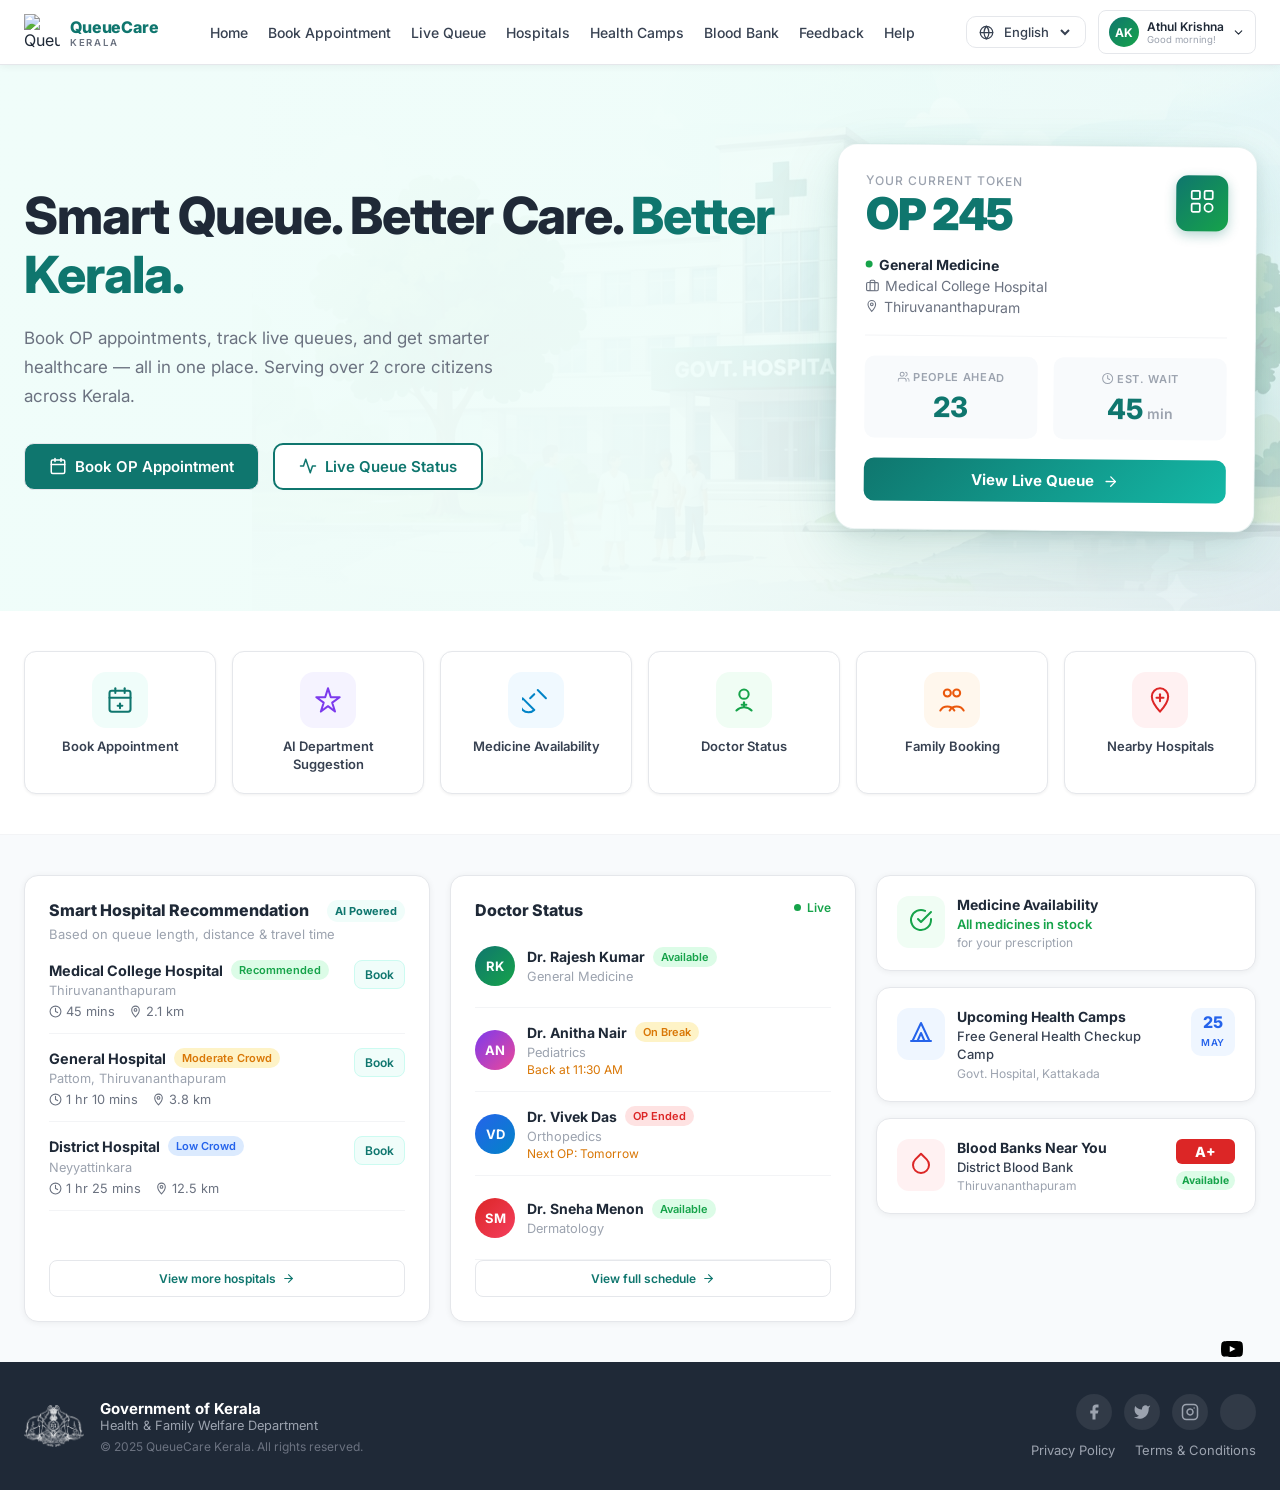
==== commit 43dc5748: "added some more logic" ====
--- a/index.html
+++ b/index.html
@@ -1,328 +1,632 @@
 <!doctype html>
 <html lang="en">
-  <head>
-    <meta charset="UTF-8" />
-    <meta name="viewport" content="width=device-width, initial-scale=1.0" />
-    <title>QueueCare Kerala</title>
-    <link rel="stylesheet" href="main.css" />
-  </head>
-  <body>
-    <div class="app-shell">
-      <nav class="navbar">
-        <div class="navbar__inner">
-          <div class="navbar__row">
-            <a class="brand" href="#">
-              <img src="assets/images/logo.png" alt="QueueCare Kerala Logo" />
+
+<head>
+  <meta charset="UTF-8" />
+  <meta name="viewport" content="width=device-width, initial-scale=1.0" />
+  <title>QueueCare Kerala</title>
+  <link rel="stylesheet" href="main.css" />
+  <script defer src="script.js"></script>
+</head>
+
+<body>
+  <div class="app-shell">
+    <nav class="navbar">
+      <div class="navbar__inner">
+        <div class="navbar__row">
+          <a class="brand" href="#">
+            <img src="assets/images/logo.png" alt="QueueCare Kerala Logo" />
+            <div>
+              <div class="brand__title">QueueCare</div>
+              <div class="brand__tag">Kerala</div>
+            </div>
+          </a>
+
+          <div class="desktop-nav">
+            <a class="nav-link" href="#">Home</a>
+            <a class="nav-link" href="#">Book Appointment</a>
+            <a class="nav-link" href="#">Live Queue</a>
+            <a class="nav-link" href="#">Hospitals</a>
+            <a class="nav-link" href="#">Health Camps</a>
+            <a class="nav-link" href="#">Blood Bank</a>
+            <a class="nav-link" href="#">Feedback</a>
+            <a class="nav-link" href="#">Help</a>
+          </div>
+
+          <div class="navbar__actions">
+            <div class="language-picker">
+              <label class="language-picker__label" for="language-select" aria-label="Select language">
+                <svg width="15" height="15" viewBox="0 0 24 24" fill="none" stroke="currentColor" stroke-width="2"
+                  stroke-linecap="round" stroke-linejoin="round">
+                  <circle cx="12" cy="12" r="10"></circle>
+                  <line x1="2" y1="12" x2="22" y2="12"></line>
+                  <path d="M12 2a15.3 15.3 0 0 1 4 10 15.3 15.3 0 0 1-4 10 15.3 15.3 0 0 1-4-10 15.3 15.3 0 0 1 4-10z">
+                  </path>
+                </svg>
+                <select id="language-select" class="language-picker__select">
+                  <option value="en">English</option>
+                  <option value="ml">മലയാളം</option>
+                </select>
+              </label>
+            </div>
+            <div class="profile-chip" id="profile_drop_btn">
+              <div class="profile-avatar">AK</div>
               <div>
-                <div class="brand__title">QueueCare</div>
-                <div class="brand__tag">Kerala</div>
-              </div>
-            </a>
-
-            <div class="desktop-nav">
-              <a class="nav-link" href="#">Home</a>
-              <a class="nav-link" href="#">Book Appointment</a>
-              <a class="nav-link" href="#">Live Queue</a>
-              <a class="nav-link" href="#">Hospitals</a>
-              <a class="nav-link" href="#">Health Camps</a>
-              <a class="nav-link" href="#">Blood Bank</a>
-              <a class="nav-link" href="#">Feedback</a>
-              <a class="nav-link" href="#">Help</a>
-            </div>
-
-            <div class="navbar__actions">
-              <button class="btn-ghost" type="button">
-                <svg width="15" height="15" viewBox="0 0 24 24" fill="none" stroke="currentColor" stroke-width="2" stroke-linecap="round" stroke-linejoin="round"><circle cx="12" cy="12" r="10"></circle><line x1="2" y1="12" x2="22" y2="12"></line><path d="M12 2a15.3 15.3 0 0 1 4 10 15.3 15.3 0 0 1-4 10 15.3 15.3 0 0 1-4-10 15.3 15.3 0 0 1 4-10z"></path></svg>
-                English
-                <svg width="13" height="13" viewBox="0 0 24 24" fill="none" stroke="currentColor" stroke-width="2" stroke-linecap="round" stroke-linejoin="round"><polyline points="6 9 12 15 18 9"></polyline></svg>
+                <div style="font-size: 0.75rem; font-weight: 600; color: #1f2937">
+                  Athul Krishna
+                </div>
+                <div style="font-size: 0.6rem; color: #9ca3af">
+                  Good morning!
+                </div>
+              </div>
+              <svg width="13" height="13" viewBox="0 0 24 24" fill="none" stroke="currentColor" stroke-width="2"
+                stroke-linecap="round" stroke-linejoin="round">
+                <polyline points="6 9 12 15 18 9"></polyline>
+              </svg>
+            </div>
+          </div>
+          <div id="profile_dropDown">
+            <div class="profileHeader">
+              <div class="profileAvatar">
+                <i class="bi bi-person-circle"></i>
+              </div>
+              <div class="profileInfo">
+                <h4>Athul Krishna</h4>
+                <p>athul@example.com</p>
+              </div>
+            </div>
+
+            <hr />
+
+            <button class="dropDownItem">
+              <i class="bi bi-person"></i>
+              <span>My Profile</span>
+            </button>
+
+            <button class="dropDownItem">
+              <i class="bi bi-calendar-check"></i>
+              <span>My Appointments</span>
+            </button>
+
+            <button class="dropDownItem">
+              <i class="bi bi-gear"></i>
+              <span>Settings</span>
+            </button>
+
+            <button class="dropDownItem">
+              <i class="bi bi-translate"></i>
+              <span>Language</span>
+            </button>
+
+            <button class="dropDownItem logout">
+              <i class="bi bi-box-arrow-right"></i>
+              <span>Logout</span>
+            </button>
+          </div>
+          <button class="menu-toggle" type="button" aria-expanded="false" aria-label="Toggle navigation">
+            <svg width="22" height="22" viewBox="0 0 24 24" fill="none" stroke="currentColor" stroke-width="2"
+              stroke-linecap="round" stroke-linejoin="round">
+              <line x1="3" y1="6" x2="21" y2="6"></line>
+              <line x1="3" y1="12" x2="21" y2="12"></line>
+              <line x1="3" y1="18" x2="21" y2="18"></line>
+            </svg>
+          </button>
+        </div>
+      </div>
+
+      <div class="mobile-nav">
+        <a href="#">Home</a>
+        <a href="#">Book Appointment</a>
+        <a href="#">Live Queue</a>
+        <a href="#">Hospitals</a>
+        <a href="#">Health Camps</a>
+        <a href="#">Blood Bank</a>
+        <a href="#">Feedback</a>
+        <a href="#">Help</a>
+      </div>
+    </nav>
+
+    <main>
+      <section class="hero">
+        <div class="hero__inner">
+          <div class="hero__grid">
+            <div>
+              <h1>Smart Queue. Better Care. <span>Better Kerala.</span></h1>
+              <p>
+                Book OP appointments, track live queues, and get smarter
+                healthcare — all in one place. Serving over 2 crore citizens
+                across Kerala.
+              </p>
+              <div class="hero__actions">
+                <button class="btn-primary" type="button">
+                  <svg width="18" height="18" viewBox="0 0 24 24" fill="none" stroke="currentColor" stroke-width="2"
+                    stroke-linecap="round" stroke-linejoin="round">
+                    <rect x="3" y="4" width="18" height="18" rx="2"></rect>
+                    <line x1="16" y1="2" x2="16" y2="6"></line>
+                    <line x1="8" y1="2" x2="8" y2="6"></line>
+                    <line x1="3" y1="10" x2="21" y2="10"></line>
+                  </svg>
+                  Book OP Appointment
+                </button>
+                <button class="btn-secondary" type="button">
+                  <svg width="18" height="18" viewBox="0 0 24 24" fill="none" stroke="currentColor" stroke-width="2"
+                    stroke-linecap="round" stroke-linejoin="round">
+                    <polyline points="22 12 18 12 15 21 9 3 6 12 2 12"></polyline>
+                  </svg>
+                  Live Queue Status
+                </button>
+              </div>
+            </div>
+
+            <div class="token-card">
+              <div class="token-card__header">
+                <div>
+                  <div class="token-card__eyebrow">Your Current Token</div>
+                  <div class="token-card__number">OP 245</div>
+                </div>
+                <div class="token-icon">
+                  <svg width="28" height="28" viewBox="0 0 24 24" fill="none" stroke="currentColor" stroke-width="1.5"
+                    stroke-linecap="round" stroke-linejoin="round">
+                    <rect x="3" y="3" width="7" height="7" rx="1"></rect>
+                    <rect x="14" y="3" width="7" height="7" rx="1"></rect>
+                    <rect x="3" y="14" width="7" height="7" rx="1"></rect>
+                    <circle cx="17.5" cy="17.5" r="3.5"></circle>
+                  </svg>
+                </div>
+              </div>
+
+              <div class="token-meta">
+                <div class="token-meta__row">
+                  <span class="hero-pill__dot"></span><strong>General Medicine</strong>
+                </div>
+                <div class="token-meta__row">
+                  <svg width="14" height="14" viewBox="0 0 24 24" fill="none" stroke="currentColor" stroke-width="2">
+                    <rect x="2" y="7" width="20" height="14" rx="2"></rect>
+                    <path d="M16 21V5a2 2 0 0 0-2-2h-4a2 2 0 0 0-2 2v16"></path>
+                  </svg>
+                  Medical College Hospital
+                </div>
+                <div class="token-meta__row">
+                  <svg width="13" height="13" viewBox="0 0 24 24" fill="none" stroke="currentColor" stroke-width="2">
+                    <path d="M12 2C8.13 2 5 5.13 5 9c0 5.25 7 13 7 13s7-7.75 7-13c0-3.87-3.13-7-7-7z"></path>
+                    <circle cx="12" cy="9" r="2.5"></circle>
+                  </svg>
+                  Thiruvananthapuram
+                </div>
+              </div>
+
+              <div class="token-divider"></div>
+
+              <div class="token-stats">
+                <div class="token-stat">
+                  <div class="token-stat__label">
+                    <svg width="12" height="12" viewBox="0 0 24 24" fill="none" stroke="currentColor" stroke-width="2"
+                      stroke-linecap="round" stroke-linejoin="round">
+                      <path d="M17 21v-2a4 4 0 0 0-4-4H5a4 4 0 0 0-4 4v2"></path>
+                      <circle cx="9" cy="7" r="4"></circle>
+                      <path d="M23 21v-2a4 4 0 0 0-3-3.87"></path>
+                      <path d="M16 3.13a4 4 0 0 1 0 7.75"></path>
+                    </svg>
+                    People Ahead
+                  </div>
+                  <strong>23</strong>
+                </div>
+                <div class="token-stat token-stat--wait">
+                  <div class="token-stat__label">
+                    <svg width="12" height="12" viewBox="0 0 24 24" fill="none" stroke="currentColor" stroke-width="2"
+                      stroke-linecap="round" stroke-linejoin="round">
+                      <circle cx="12" cy="12" r="10"></circle>
+                      <polyline points="12 6 12 12 16 14"></polyline>
+                    </svg>
+                    Est. Wait
+                  </div>
+                  <strong>45<span> min</span></strong>
+                </div>
+              </div>
+
+              <button class="view-queue-btn" type="button">
+                View Live Queue
+                <svg width="16" height="16" viewBox="0 0 24 24" fill="none" stroke="currentColor" stroke-width="2"
+                  stroke-linecap="round" stroke-linejoin="round">
+                  <line x1="5" y1="12" x2="19" y2="12"></line>
+                  <polyline points="12 5 19 12 12 19"></polyline>
+                </svg>
               </button>
-              <div class="profile-chip">
-                <div class="profile-avatar">AK</div>
-                <div>
-                  <div style="font-size: 0.75rem; font-weight: 600; color: #1f2937;">Athul Krishna</div>
-                  <div style="font-size: 0.6rem; color: #9ca3af;">Good morning!</div>
-                </div>
-                <svg width="13" height="13" viewBox="0 0 24 24" fill="none" stroke="currentColor" stroke-width="2" stroke-linecap="round" stroke-linejoin="round"><polyline points="6 9 12 15 18 9"></polyline></svg>
-              </div>
-            </div>
-
-            <button class="menu-toggle" type="button" aria-expanded="false" aria-label="Toggle navigation">
-              <svg width="22" height="22" viewBox="0 0 24 24" fill="none" stroke="currentColor" stroke-width="2" stroke-linecap="round" stroke-linejoin="round"><line x1="3" y1="6" x2="21" y2="6"></line><line x1="3" y1="12" x2="21" y2="12"></line><line x1="3" y1="18" x2="21" y2="18"></line></svg>
-            </button>
+            </div>
           </div>
         </div>
-
-        <div class="mobile-nav">
-          <a href="#">Home</a>
-          <a href="#">Book Appointment</a>
-          <a href="#">Live Queue</a>
-          <a href="#">Hospitals</a>
-          <a href="#">Health Camps</a>
-          <a href="#">Blood Bank</a>
-          <a href="#">Feedback</a>
-          <a href="#">Help</a>
+      </section>
+
+      <section class="quick-actions">
+        <div class="quick-actions__grid">
+          <div class="action-card" tabindex="0">
+            <div class="action-icon" style="background: #f0fdfa; color: #0f766e">
+              <svg width="28" height="28" viewBox="0 0 24 24" fill="none" stroke="currentColor" stroke-width="1.75"
+                stroke-linecap="round" stroke-linejoin="round">
+                <rect x="3" y="4" width="18" height="18" rx="2"></rect>
+                <line x1="16" y1="2" x2="16" y2="6"></line>
+                <line x1="8" y1="2" x2="8" y2="6"></line>
+                <line x1="3" y1="10" x2="21" y2="10"></line>
+                <line x1="12" y1="15" x2="12" y2="19"></line>
+                <line x1="10" y1="17" x2="14" y2="17"></line>
+              </svg>
+            </div>
+            <span>Book Appointment</span>
+          </div>
+          <div class="action-card" tabindex="0">
+            <div class="action-icon" style="background: #f5f3ff; color: #7c3aed">
+              <svg width="28" height="28" viewBox="0 0 24 24" fill="none" stroke="currentColor" stroke-width="1.75"
+                stroke-linecap="round" stroke-linejoin="round">
+                <path d="M12 2l2.4 7.6H22l-6.4 4.7 2.4 7.6L12 17.3 5.9 21.9l2.4-7.6L2 9.6h7.6z"></path>
+              </svg>
+            </div>
+            <span>AI Department Suggestion</span>
+          </div>
+          <div class="action-card" tabindex="0">
+            <div class="action-icon" style="background: #f0f9ff; color: #0284c7">
+              <svg width="28" height="28" viewBox="0 0 24 24" fill="none" stroke="currentColor" stroke-width="1.75"
+                stroke-linecap="round" stroke-linejoin="round">
+                <path d="M10.5 20.5a7 7 0 1 1-9.9-9.9l9.9 9.9z"></path>
+                <path d="m13.5 3.5 7 7"></path>
+                <line x1="7" y1="10.5" x2="10.5" y2="7"></line>
+              </svg>
+            </div>
+            <span>Medicine Availability</span>
+          </div>
+          <div class="action-card" tabindex="0">
+            <div class="action-icon" style="background: #f0fdf4; color: #16a34a">
+              <svg width="28" height="28" viewBox="0 0 24 24" fill="none" stroke="currentColor" stroke-width="1.75"
+                stroke-linecap="round" stroke-linejoin="round">
+                <circle cx="12" cy="7" r="4"></circle>
+                <path d="M5.5 21a9 9 0 0 1 13 0"></path>
+                <line x1="12" y1="14" x2="12" y2="18"></line>
+                <line x1="10" y1="16" x2="14" y2="16"></line>
+              </svg>
+            </div>
+            <span>Doctor Status</span>
+          </div>
+          <div class="action-card" tabindex="0">
+            <div class="action-icon" style="background: #fff7ed; color: #ea580c">
+              <svg width="28" height="28" viewBox="0 0 24 24" fill="none" stroke="currentColor" stroke-width="1.75"
+                stroke-linecap="round" stroke-linejoin="round">
+                <circle cx="8" cy="6" r="3"></circle>
+                <circle cx="16" cy="6" r="3"></circle>
+                <path d="M2 21a7 7 0 0 1 12 0"></path>
+                <path d="M10 21a7 7 0 0 1 12 0"></path>
+              </svg>
+            </div>
+            <span>Family Booking</span>
+          </div>
+          <div class="action-card" tabindex="0">
+            <div class="action-icon" style="background: #fff1f2; color: #dc2626">
+              <svg width="28" height="28" viewBox="0 0 24 24" fill="none" stroke="currentColor" stroke-width="1.75"
+                stroke-linecap="round" stroke-linejoin="round">
+                <path d="M12 2C8.13 2 5 5.13 5 9c0 5.25 7 13 7 13s7-7.75 7-13c0-3.87-3.13-7-7-7z"></path>
+                <line x1="12" y1="7" x2="12" y2="13"></line>
+                <line x1="9" y1="10" x2="15" y2="10"></line>
+              </svg>
+            </div>
+            <span>Nearby Hospitals</span>
+          </div>
         </div>
-      </nav>
-
-      <main>
-        <section class="hero">
-          <div class="hero__inner">
-            <div class="hero__grid">
-              <div>
-                
-                <h1>Smart Queue. Better Care. <span>Better Kerala.</span></h1>
-                <p>Book OP appointments, track live queues, and get smarter healthcare — all in one place. Serving over 2 crore citizens across Kerala.</p>
-                <div class="hero__actions">
-                  <button class="btn-primary" type="button">
-                    <svg width="18" height="18" viewBox="0 0 24 24" fill="none" stroke="currentColor" stroke-width="2" stroke-linecap="round" stroke-linejoin="round"><rect x="3" y="4" width="18" height="18" rx="2"></rect><line x1="16" y1="2" x2="16" y2="6"></line><line x1="8" y1="2" x2="8" y2="6"></line><line x1="3" y1="10" x2="21" y2="10"></line></svg>
-                    Book OP Appointment
-                  </button>
-                  <button class="btn-secondary" type="button">
-                    <svg width="18" height="18" viewBox="0 0 24 24" fill="none" stroke="currentColor" stroke-width="2" stroke-linecap="round" stroke-linejoin="round"><polyline points="22 12 18 12 15 21 9 3 6 12 2 12"></polyline></svg>
-                    Live Queue Status
-                  </button>
-                </div>
-
-                
-              </div>
-
-              <div class="token-card">
-                <div class="token-card__header">
+      </section>
+
+      <section class="dashboard">
+        <div class="dashboard__inner">
+          <div class="dashboard__grid">
+            <div class="card">
+              <div class="card__title-row">
+                <h3>Smart Hospital Recommendation</h3>
+                <div class="tag tag--ai">AI Powered</div>
+              </div>
+              <p class="card__subtitle">
+                Based on queue length, distance &amp; travel time
+              </p>
+
+              <div class="list-item">
+                <div class="list-item__content">
+                  <div class="list-item__title-row">
+                    <span class="list-item__title">Medical College Hospital</span>
+                    <span class="badge badge--recommended">Recommended</span>
+                  </div>
+                  <div class="list-item__meta">Thiruvananthapuram</div>
+                  <div class="meta-row">
+                    <div class="meta-pill">
+                      <svg width="13" height="13" viewBox="0 0 24 24" fill="none" stroke="currentColor" stroke-width="2"
+                        stroke-linecap="round" stroke-linejoin="round">
+                        <circle cx="12" cy="12" r="10"></circle>
+                        <polyline points="12 6 12 12 16 14"></polyline>
+                      </svg>
+                      45 mins
+                    </div>
+                    <div class="meta-pill">
+                      <svg width="13" height="13" viewBox="0 0 24 24" fill="none" stroke="currentColor" stroke-width="2"
+                        stroke-linecap="round" stroke-linejoin="round">
+                        <path d="M12 2C8.13 2 5 5.13 5 9c0 5.25 7 13 7 13s7-7.75 7-13c0-3.87-3.13-7-7-7z"></path>
+                        <circle cx="12" cy="9" r="2.5"></circle>
+                      </svg>
+                      2.1 km
+                    </div>
+                  </div>
+                </div>
+                <button class="book-btn" type="button">Book</button>
+              </div>
+
+              <div class="list-item">
+                <div class="list-item__content">
+                  <div class="list-item__title-row">
+                    <span class="list-item__title">General Hospital</span>
+                    <span class="badge badge--moderate">Moderate Crowd</span>
+                  </div>
+                  <div class="list-item__meta">
+                    Pattom, Thiruvananthapuram
+                  </div>
+                  <div class="meta-row">
+                    <div class="meta-pill">
+                      <svg width="13" height="13" viewBox="0 0 24 24" fill="none" stroke="currentColor" stroke-width="2"
+                        stroke-linecap="round" stroke-linejoin="round">
+                        <circle cx="12" cy="12" r="10"></circle>
+                        <polyline points="12 6 12 12 16 14"></polyline>
+                      </svg>
+                      1 hr 10 mins
+                    </div>
+                    <div class="meta-pill">
+                      <svg width="13" height="13" viewBox="0 0 24 24" fill="none" stroke="currentColor" stroke-width="2"
+                        stroke-linecap="round" stroke-linejoin="round">
+                        <path d="M12 2C8.13 2 5 5.13 5 9c0 5.25 7 13 7 13s7-7.75 7-13c0-3.87-3.13-7-7-7z"></path>
+                        <circle cx="12" cy="9" r="2.5"></circle>
+                      </svg>
+                      3.8 km
+                    </div>
+                  </div>
+                </div>
+                <button class="book-btn" type="button">Book</button>
+              </div>
+
+              <div class="list-item">
+                <div class="list-item__content">
+                  <div class="list-item__title-row">
+                    <span class="list-item__title">District Hospital</span>
+                    <span class="badge badge--low">Low Crowd</span>
+                  </div>
+                  <div class="list-item__meta">Neyyattinkara</div>
+                  <div class="meta-row">
+                    <div class="meta-pill">
+                      <svg width="13" height="13" viewBox="0 0 24 24" fill="none" stroke="currentColor" stroke-width="2"
+                        stroke-linecap="round" stroke-linejoin="round">
+                        <circle cx="12" cy="12" r="10"></circle>
+                        <polyline points="12 6 12 12 16 14"></polyline>
+                      </svg>
+                      1 hr 25 mins
+                    </div>
+                    <div class="meta-pill">
+                      <svg width="13" height="13" viewBox="0 0 24 24" fill="none" stroke="currentColor" stroke-width="2"
+                        stroke-linecap="round" stroke-linejoin="round">
+                        <path d="M12 2C8.13 2 5 5.13 5 9c0 5.25 7 13 7 13s7-7.75 7-13c0-3.87-3.13-7-7-7z"></path>
+                        <circle cx="12" cy="9" r="2.5"></circle>
+                      </svg>
+                      12.5 km
+                    </div>
+                  </div>
+                </div>
+                <button class="book-btn" type="button">Book</button>
+              </div>
+
+              <button class="link-btn" type="button">
+                View more hospitals
+                <svg width="13" height="13" viewBox="0 0 24 24" fill="none" stroke="currentColor" stroke-width="2"
+                  stroke-linecap="round" stroke-linejoin="round">
+                  <line x1="5" y1="12" x2="19" y2="12"></line>
+                  <polyline points="12 5 19 12 12 19"></polyline>
+                </svg>
+              </button>
+            </div>
+
+            <div class="card card--doctor-status">
+              <div class="card__title-row">
+                <h3>Doctor Status</h3>
+                <div class="live-pill">
+                  <div class="live-dot"></div>
+                  Live
+                </div>
+              </div>
+
+              <div class="doctor-item">
+                <div class="doctor-avatar" style="
+                      background: linear-gradient(135deg, #0f766e, #16a34a);
+                    ">
+                  RK
+                </div>
+                <div class="list-item__content">
+                  <div class="doctor-item__title-row">
+                    <span class="doctor-item__name">Dr. Rajesh Kumar</span>
+                    <span class="badge badge--available">Available</span>
+                  </div>
+                  <div class="doctor-item__dept">General Medicine</div>
+                </div>
+              </div>
+
+              <div class="doctor-item">
+                <div class="doctor-avatar" style="
+                      background: linear-gradient(135deg, #7c3aed, #ec4899);
+                    ">
+                  AN
+                </div>
+                <div class="list-item__content">
+                  <div class="doctor-item__title-row">
+                    <span class="doctor-item__name">Dr. Anitha Nair</span>
+                    <span class="badge badge--break">On Break</span>
+                  </div>
+                  <div class="doctor-item__dept">Pediatrics</div>
+                  <div class="doctor-item__note">Back at 11:30 AM</div>
+                </div>
+              </div>
+
+              <div class="doctor-item">
+                <div class="doctor-avatar" style="
+                      background: linear-gradient(135deg, #2563eb, #0284c7);
+                    ">
+                  VD
+                </div>
+                <div class="list-item__content">
+                  <div class="doctor-item__title-row">
+                    <span class="doctor-item__name">Dr. Vivek Das</span>
+                    <span class="badge badge--ended">OP Ended</span>
+                  </div>
+                  <div class="doctor-item__dept">Orthopedics</div>
+                  <div class="doctor-item__note">Next OP: Tomorrow</div>
+                </div>
+              </div>
+
+              <div class="doctor-item">
+                <div class="doctor-avatar" style="
+                      background: linear-gradient(135deg, #dc2626, #f43f5e);
+                    ">
+                  SM
+                </div>
+                <div class="list-item__content">
+                  <div class="doctor-item__title-row">
+                    <span class="doctor-item__name">Dr. Sneha Menon</span>
+                    <span class="badge badge--available">Available</span>
+                  </div>
+                  <div class="doctor-item__dept">Dermatology</div>
+                </div>
+              </div>
+
+              <button class="link-btn" type="button">
+                View full schedule
+                <svg width="13" height="13" viewBox="0 0 24 24" fill="none" stroke="currentColor" stroke-width="2"
+                  stroke-linecap="round" stroke-linejoin="round">
+                  <line x1="5" y1="12" x2="19" y2="12"></line>
+                  <polyline points="12 5 19 12 12 19"></polyline>
+                </svg>
+              </button>
+            </div>
+
+            <div class="stacked-card-column">
+              <div class="card card--stack">
+                <div class="small-card">
+                  <div class="small-card__icon" style="background: #f0fdf4; color: #16a34a">
+                    <svg width="24" height="24" viewBox="0 0 24 24" fill="none" stroke="currentColor" stroke-width="2"
+                      stroke-linecap="round" stroke-linejoin="round">
+                      <path d="M22 11.08V12a10 10 0 1 1-5.93-9.14"></path>
+                      <polyline points="22 4 12 14.01 9 11.01"></polyline>
+                    </svg>
+                  </div>
                   <div>
-                    <div class="token-card__eyebrow">Your Current Token</div>
-                    <div class="token-card__number">OP 245</div>
-                  </div>
-                  <div class="token-icon">
-                    <svg width="28" height="28" viewBox="0 0 24 24" fill="none" stroke="currentColor" stroke-width="1.5" stroke-linecap="round" stroke-linejoin="round"><rect x="3" y="3" width="7" height="7" rx="1"></rect><rect x="14" y="3" width="7" height="7" rx="1"></rect><rect x="3" y="14" width="7" height="7" rx="1"></rect><circle cx="17.5" cy="17.5" r="3.5"></circle></svg>
-                  </div>
-                </div>
-
-                <div class="token-meta">
-                  <div class="token-meta__row"><span class="hero-pill__dot"></span><strong>General Medicine</strong></div>
-                  <div class="token-meta__row"><svg width="14" height="14" viewBox="0 0 24 24" fill="none" stroke="currentColor" stroke-width="2"><rect x="2" y="7" width="20" height="14" rx="2"></rect><path d="M16 21V5a2 2 0 0 0-2-2h-4a2 2 0 0 0-2 2v16"></path></svg> Medical College Hospital</div>
-                  <div class="token-meta__row"><svg width="13" height="13" viewBox="0 0 24 24" fill="none" stroke="currentColor" stroke-width="2"><path d="M12 2C8.13 2 5 5.13 5 9c0 5.25 7 13 7 13s7-7.75 7-13c0-3.87-3.13-7-7-7z"></path><circle cx="12" cy="9" r="2.5"></circle></svg> Thiruvananthapuram</div>
-                </div>
-
-                <div class="token-divider"></div>
-
-                <div class="token-stats">
-                  <div class="token-stat">
-                    <div class="token-stat__label"><svg width="12" height="12" viewBox="0 0 24 24" fill="none" stroke="currentColor" stroke-width="2" stroke-linecap="round" stroke-linejoin="round"><path d="M17 21v-2a4 4 0 0 0-4-4H5a4 4 0 0 0-4 4v2"></path><circle cx="9" cy="7" r="4"></circle><path d="M23 21v-2a4 4 0 0 0-3-3.87"></path><path d="M16 3.13a4 4 0 0 1 0 7.75"></path></svg> People Ahead</div>
-                    <strong>23</strong>
-                  </div>
-                  <div class="token-stat token-stat--wait">
-                    <div class="token-stat__label"><svg width="12" height="12" viewBox="0 0 24 24" fill="none" stroke="currentColor" stroke-width="2" stroke-linecap="round" stroke-linejoin="round"><circle cx="12" cy="12" r="10"></circle><polyline points="12 6 12 12 16 14"></polyline></svg> Est. Wait</div>
-                    <strong>45<span> min</span></strong>
-                  </div>
-                </div>
-
-                <button class="view-queue-btn" type="button">View Live Queue <svg width="16" height="16" viewBox="0 0 24 24" fill="none" stroke="currentColor" stroke-width="2" stroke-linecap="round" stroke-linejoin="round"><line x1="5" y1="12" x2="19" y2="12"></line><polyline points="12 5 19 12 12 19"></polyline></svg></button>
-              </div>
-            </div>
-          </div>
-        </section>
-
-        <section class="quick-actions">
-          <div class="quick-actions__grid">
-            <div class="action-card" tabindex="0">
-              <div class="action-icon" style="background:#f0fdfa;color:#0f766e"><svg width="28" height="28" viewBox="0 0 24 24" fill="none" stroke="currentColor" stroke-width="1.75" stroke-linecap="round" stroke-linejoin="round"><rect x="3" y="4" width="18" height="18" rx="2"></rect><line x1="16" y1="2" x2="16" y2="6"></line><line x1="8" y1="2" x2="8" y2="6"></line><line x1="3" y1="10" x2="21" y2="10"></line><line x1="12" y1="15" x2="12" y2="19"></line><line x1="10" y1="17" x2="14" y2="17"></line></svg></div>
-              <span>Book Appointment</span>
-            </div>
-            <div class="action-card" tabindex="0">
-              <div class="action-icon" style="background:#f5f3ff;color:#7c3aed"><svg width="28" height="28" viewBox="0 0 24 24" fill="none" stroke="currentColor" stroke-width="1.75" stroke-linecap="round" stroke-linejoin="round"><path d="M12 2l2.4 7.6H22l-6.4 4.7 2.4 7.6L12 17.3 5.9 21.9l2.4-7.6L2 9.6h7.6z"></path></svg></div>
-              <span>AI Department Suggestion</span>
-            </div>
-            <div class="action-card" tabindex="0">
-              <div class="action-icon" style="background:#f0f9ff;color:#0284c7"><svg width="28" height="28" viewBox="0 0 24 24" fill="none" stroke="currentColor" stroke-width="1.75" stroke-linecap="round" stroke-linejoin="round"><path d="M10.5 20.5a7 7 0 1 1-9.9-9.9l9.9 9.9z"></path><path d="m13.5 3.5 7 7"></path><line x1="7" y1="10.5" x2="10.5" y2="7"></line></svg></div>
-              <span>Medicine Availability</span>
-            </div>
-            <div class="action-card" tabindex="0">
-              <div class="action-icon" style="background:#f0fdf4;color:#16a34a"><svg width="28" height="28" viewBox="0 0 24 24" fill="none" stroke="currentColor" stroke-width="1.75" stroke-linecap="round" stroke-linejoin="round"><circle cx="12" cy="7" r="4"></circle><path d="M5.5 21a9 9 0 0 1 13 0"></path><line x1="12" y1="14" x2="12" y2="18"></line><line x1="10" y1="16" x2="14" y2="16"></line></svg></div>
-              <span>Doctor Status</span>
-            </div>
-            <div class="action-card" tabindex="0">
-              <div class="action-icon" style="background:#fff7ed;color:#ea580c"><svg width="28" height="28" viewBox="0 0 24 24" fill="none" stroke="currentColor" stroke-width="1.75" stroke-linecap="round" stroke-linejoin="round"><circle cx="8" cy="6" r="3"></circle><circle cx="16" cy="6" r="3"></circle><path d="M2 21a7 7 0 0 1 12 0"></path><path d="M10 21a7 7 0 0 1 12 0"></path></svg></div>
-              <span>Family Booking</span>
-            </div>
-            <div class="action-card" tabindex="0">
-              <div class="action-icon" style="background:#fff1f2;color:#dc2626"><svg width="28" height="28" viewBox="0 0 24 24" fill="none" stroke="currentColor" stroke-width="1.75" stroke-linecap="round" stroke-linejoin="round"><path d="M12 2C8.13 2 5 5.13 5 9c0 5.25 7 13 7 13s7-7.75 7-13c0-3.87-3.13-7-7-7z"></path><line x1="12" y1="7" x2="12" y2="13"></line><line x1="9" y1="10" x2="15" y2="10"></line></svg></div>
-              <span>Nearby Hospitals</span>
-            </div>
-          </div>
-        </section>
-
-        <section class="dashboard">
-          <div class="dashboard__inner">
-            
-
-            <div class="dashboard__grid">
-              <div class="card">
-                <div class="card__title-row">
-                  <h3>Smart Hospital Recommendation</h3>
-                  <div class="tag tag--ai">AI Powered</div>
-                </div>
-                <p class="card__subtitle">Based on queue length, distance &amp; travel time</p>
-
-                <div class="list-item">
-                  <div class="list-item__content">
-                    <div class="list-item__title-row">
-                      <span class="list-item__title">Medical College Hospital</span>
-                      <span class="badge badge--recommended">Recommended</span>
-                    </div>
-                    <div class="list-item__meta">Thiruvananthapuram</div>
-                    <div class="meta-row">
-                      <div class="meta-pill"><svg width="13" height="13" viewBox="0 0 24 24" fill="none" stroke="currentColor" stroke-width="2" stroke-linecap="round" stroke-linejoin="round"><circle cx="12" cy="12" r="10"></circle><polyline points="12 6 12 12 16 14"></polyline></svg> 45 mins</div>
-                      <div class="meta-pill"><svg width="13" height="13" viewBox="0 0 24 24" fill="none" stroke="currentColor" stroke-width="2" stroke-linecap="round" stroke-linejoin="round"><path d="M12 2C8.13 2 5 5.13 5 9c0 5.25 7 13 7 13s7-7.75 7-13c0-3.87-3.13-7-7-7z"></path><circle cx="12" cy="9" r="2.5"></circle></svg> 2.1 km</div>
-                    </div>
-                  </div>
-                  <button class="book-btn" type="button">Book</button>
-                </div>
-
-                <div class="list-item">
-                  <div class="list-item__content">
-                    <div class="list-item__title-row">
-                      <span class="list-item__title">General Hospital</span>
-                      <span class="badge badge--moderate">Moderate Crowd</span>
-                    </div>
-                    <div class="list-item__meta">Pattom, Thiruvananthapuram</div>
-                    <div class="meta-row">
-                      <div class="meta-pill"><svg width="13" height="13" viewBox="0 0 24 24" fill="none" stroke="currentColor" stroke-width="2" stroke-linecap="round" stroke-linejoin="round"><circle cx="12" cy="12" r="10"></circle><polyline points="12 6 12 12 16 14"></polyline></svg> 1 hr 10 mins</div>
-                      <div class="meta-pill"><svg width="13" height="13" viewBox="0 0 24 24" fill="none" stroke="currentColor" stroke-width="2" stroke-linecap="round" stroke-linejoin="round"><path d="M12 2C8.13 2 5 5.13 5 9c0 5.25 7 13 7 13s7-7.75 7-13c0-3.87-3.13-7-7-7z"></path><circle cx="12" cy="9" r="2.5"></circle></svg> 3.8 km</div>
-                    </div>
-                  </div>
-                  <button class="book-btn" type="button">Book</button>
-                </div>
-
-                <div class="list-item">
-                  <div class="list-item__content">
-                    <div class="list-item__title-row">
-                      <span class="list-item__title">District Hospital</span>
-                      <span class="badge badge--low">Low Crowd</span>
-                    </div>
-                    <div class="list-item__meta">Neyyattinkara</div>
-                    <div class="meta-row">
-                      <div class="meta-pill"><svg width="13" height="13" viewBox="0 0 24 24" fill="none" stroke="currentColor" stroke-width="2" stroke-linecap="round" stroke-linejoin="round"><circle cx="12" cy="12" r="10"></circle><polyline points="12 6 12 12 16 14"></polyline></svg> 1 hr 25 mins</div>
-                      <div class="meta-pill"><svg width="13" height="13" viewBox="0 0 24 24" fill="none" stroke="currentColor" stroke-width="2" stroke-linecap="round" stroke-linejoin="round"><path d="M12 2C8.13 2 5 5.13 5 9c0 5.25 7 13 7 13s7-7.75 7-13c0-3.87-3.13-7-7-7z"></path><circle cx="12" cy="9" r="2.5"></circle></svg> 12.5 km</div>
-                    </div>
-                  </div>
-                  <button class="book-btn" type="button">Book</button>
-                </div>
-
-                <button class="link-btn" type="button">View more hospitals <svg width="13" height="13" viewBox="0 0 24 24" fill="none" stroke="currentColor" stroke-width="2" stroke-linecap="round" stroke-linejoin="round"><line x1="5" y1="12" x2="19" y2="12"></line><polyline points="12 5 19 12 12 19"></polyline></svg></button>
-              </div>
-
-              <div class="card">
-                <div class="card__title-row">
-                  <h3>Doctor Status</h3>
-                  <div class="live-pill"><div class="live-dot"></div> Live</div>
-                </div>
-
-                <div class="doctor-item">
-                  <div class="doctor-avatar" style="background:linear-gradient(135deg,#0f766e,#16a34a)">RK</div>
-                  <div class="list-item__content">
-                    <div class="doctor-item__title-row">
-                      <span class="doctor-item__name">Dr. Rajesh Kumar</span>
-                      <span class="badge badge--available">Available</span>
-                    </div>
-                    <div class="doctor-item__dept">General Medicine</div>
-                  </div>
-                </div>
-
-                <div class="doctor-item">
-                  <div class="doctor-avatar" style="background:linear-gradient(135deg,#7c3aed,#ec4899)">AN</div>
-                  <div class="list-item__content">
-                    <div class="doctor-item__title-row">
-                      <span class="doctor-item__name">Dr. Anitha Nair</span>
-                      <span class="badge badge--break">On Break</span>
-                    </div>
-                    <div class="doctor-item__dept">Pediatrics</div>
-                    <div class="doctor-item__note">Back at 11:30 AM</div>
-                  </div>
-                </div>
-
-                <div class="doctor-item">
-                  <div class="doctor-avatar" style="background:linear-gradient(135deg,#2563eb,#0284c7)">VD</div>
-                  <div class="list-item__content">
-                    <div class="doctor-item__title-row">
-                      <span class="doctor-item__name">Dr. Vivek Das</span>
-                      <span class="badge badge--ended">OP Ended</span>
-                    </div>
-                    <div class="doctor-item__dept">Orthopedics</div>
-                    <div class="doctor-item__note">Next OP: Tomorrow</div>
-                  </div>
-                </div>
-
-                <button class="link-btn" type="button">View full schedule <svg width="13" height="13" viewBox="0 0 24 24" fill="none" stroke="currentColor" stroke-width="2" stroke-linecap="round" stroke-linejoin="round"><line x1="5" y1="12" x2="19" y2="12"></line><polyline points="12 5 19 12 12 19"></polyline></svg></button>
-              </div>
-
-              <div style="display:flex;flex-direction:column;gap:1rem;">
-                <div class="card card--stack">
-                  <div class="small-card">
-                    <div class="small-card__icon" style="background:#f0fdf4;color:#16a34a"><svg width="24" height="24" viewBox="0 0 24 24" fill="none" stroke="currentColor" stroke-width="2" stroke-linecap="round" stroke-linejoin="round"><path d="M22 11.08V12a10 10 0 1 1-5.93-9.14"></path><polyline points="22 4 12 14.01 9 11.01"></polyline></svg></div>
-                    <div>
-                      <div class="small-card__title">Medicine Availability</div>
-                      <div class="small-card__text" style="color:#16a34a;font-weight:600">All medicines in stock</div>
-                      <div class="small-card__muted">for your prescription</div>
-                    </div>
-                  </div>
-                </div>
-
-                <div class="card card--stack">
-                  <div class="small-card">
-                    <div class="small-card__icon" style="background:#eff6ff;color:#2563eb"><svg width="24" height="24" viewBox="0 0 24 24" fill="none" stroke="currentColor" stroke-width="2" stroke-linecap="round" stroke-linejoin="round"><path d="M3.5 21 12 3l8.5 18"></path><path d="M8.5 21 12 13l3.5 8"></path><line x1="2" y1="21" x2="22" y2="21"></line></svg></div>
-                    <div style="flex:1">
-                      <div class="small-card__title">Upcoming Health Camps</div>
-                      <div class="small-card__text">Free General Health Checkup Camp</div>
-                      <div class="small-card__muted">Govt. Hospital, Kattakada</div>
-                    </div>
-                    <div class="small-card__date"><strong>25</strong><span>May</span></div>
-                  </div>
-                </div>
-
-                <div class="card card--stack">
-                  <div class="small-card">
-                    <div class="small-card__icon" style="background:#fff1f2;color:#dc2626"><svg width="24" height="24" viewBox="0 0 24 24" fill="none" stroke="currentColor" stroke-width="2" stroke-linecap="round" stroke-linejoin="round"><path d="M12 2.69l5.66 5.66a8 8 0 1 1-11.31 0z"></path></svg></div>
-                    <div style="flex:1">
-                      <div class="small-card__title">Blood Banks Near You</div>
-                      <div class="small-card__text">District Blood Bank</div>
-                      <div class="small-card__muted">Thiruvananthapuram</div>
-                    </div>
-                    <div class="small-card__blood"><strong>A+</strong><span>Available</span></div>
-                  </div>
-                </div>
-              </div>
-            </div>
-          </div>
-        </section>
-      </main>
-
-      <footer class="footer">
-        <div class="footer__inner">
-          <div class="footer__brand">
-            <img src="assets/images/govt.png" alt="Govt of Kerala" />
-            <div>
-              <div class="footer__title">Government of Kerala</div>
-              <div class="footer__meta">Health &amp; Family Welfare Department</div>
-              <div class="footer__copy">© 2025 QueueCare Kerala. All rights reserved.</div>
-            </div>
-          </div>
-
-          <div class="footer__right">
-            <div class="footer__social">
-              <a class="social-link" href="#" aria-label="Facebook"><svg width="18" height="18" viewBox="0 0 24 24" fill="currentColor"><path d="M18 2h-3a5 5 0 0 0-5 5v3H7v4h3v8h4v-8h3l1-4h-4V7a1 1 0 0 1 1-1h3z"></path></svg></a>
-              <a class="social-link" href="#" aria-label="Twitter"><svg width="18" height="18" viewBox="0 0 24 24" fill="currentColor"><path d="M23 3a10.9 10.9 0 0 1-3.14 1.53 4.48 4.48 0 0 0-7.86 3v1A10.66 10.66 0 0 1 3 4s-4 9 5 13a11.64 11.64 0 0 1-7 2c9 5 20 0 20-11.5a4.5 4.5 0 0 0-.08-.83A7.72 7.72 0 0 0 23 3z"></path></svg></a>
-              <a class="social-link" href="#" aria-label="Instagram"><svg width="18" height="18" viewBox="0 0 24 24" fill="none" stroke="currentColor" stroke-width="2" stroke-linecap="round" stroke-linejoin="round"><rect x="2" y="2" width="20" height="20" rx="5"></rect><path d="M16 11.37A4 4 0 1 1 12.63 8 4 4 0 0 1 16 11.37z"></path><line x1="17.5" y1="6.5" x2="17.51" y2="6.5"></line></svg></a>
-              <a class="social-link" href="#" aria-label="YouTube"><svg width="18" height="18" viewBox="0 0 24 24" fill="currentColor"><path d="M22.54 6.42a2.78 2.78 0 0 0-1.95-1.96C18.88 4 12 4 12 4s-6.88 0-8.59.46a2.78 2.78 0 0 0-1.95 1.96A29 29 0 0 0 1 12a29 29 0 0 0 .46 5.58A2.78 2.78 0 0 0 3.41 19.6C5.12 20 12 20 12 20s6.88 0 8.59-.46a2.78 2.78 0 0 0 1.95-1.95A29 29 0 0 0 23 12a29 29 0 0 0-.46-5.58z"></path><polygon points="9.75 15.02 15.5 12 9.75 8.98 9.75 15.02" fill="white"></polygon></svg></a>
-            </div>
-            <div class="footer__links">
-              <a href="#">Privacy Policy</a>
-              <a href="#">Terms &amp; Conditions</a>
+                    <div class="small-card__title">Medicine Availability</div>
+                    <div class="small-card__text" style="color: #16a34a; font-weight: 600">
+                      All medicines in stock
+                    </div>
+                    <div class="small-card__muted">for your prescription</div>
+                  </div>
+                </div>
+              </div>
+
+              <div class="card card--stack">
+                <div class="small-card">
+                  <div class="small-card__icon" style="background: #eff6ff; color: #2563eb">
+                    <svg width="24" height="24" viewBox="0 0 24 24" fill="none" stroke="currentColor" stroke-width="2"
+                      stroke-linecap="round" stroke-linejoin="round">
+                      <path d="M3.5 21 12 3l8.5 18"></path>
+                      <path d="M8.5 21 12 13l3.5 8"></path>
+                      <line x1="2" y1="21" x2="22" y2="21"></line>
+                    </svg>
+                  </div>
+                  <div style="flex: 1">
+                    <div class="small-card__title">Upcoming Health Camps</div>
+                    <div class="small-card__text">
+                      Free General Health Checkup Camp
+                    </div>
+                    <div class="small-card__muted">
+                      Govt. Hospital, Kattakada
+                    </div>
+                  </div>
+                  <div class="small-card__date">
+                    <strong>25</strong><span>May</span>
+                  </div>
+                </div>
+              </div>
+
+              <div class="card card--stack">
+                <div class="small-card">
+                  <div class="small-card__icon" style="background: #fff1f2; color: #dc2626">
+                    <svg width="24" height="24" viewBox="0 0 24 24" fill="none" stroke="currentColor" stroke-width="2"
+                      stroke-linecap="round" stroke-linejoin="round">
+                      <path d="M12 2.69l5.66 5.66a8 8 0 1 1-11.31 0z"></path>
+                    </svg>
+                  </div>
+                  <div style="flex: 1">
+                    <div class="small-card__title">Blood Banks Near You</div>
+                    <div class="small-card__text">District Blood Bank</div>
+                    <div class="small-card__muted">Thiruvananthapuram</div>
+                  </div>
+                  <div class="small-card__blood">
+                    <strong>A+</strong><span>Available</span>
+                  </div>
+                </div>
+              </div>
             </div>
           </div>
         </div>
-      </footer>
-    </div>
-
-    <script type="module" src="/src/main.js"></script>
-  </body>
-</html>
+      </section>
+    </main>
+
+    <footer class="footer">
+      <div class="footer__inner">
+        <div class="footer__brand">
+          <img src="assets/images/govt.png" alt="Govt of Kerala" />
+          <div>
+            <div class="footer__title">Government of Kerala</div>
+            <div class="footer__meta">
+              Health &amp; Family Welfare Department
+            </div>
+            <div class="footer__copy">
+              © 2025 QueueCare Kerala. All rights reserved.
+            </div>
+          </div>
+        </div>
+
+        <div class="footer__right">
+          <div class="footer__social">
+            <a class="social-link" href="#" aria-label="Facebook"><svg width="18" height="18" viewBox="0 0 24 24"
+                fill="currentColor">
+                <path d="M18 2h-3a5 5 0 0 0-5 5v3H7v4h3v8h4v-8h3l1-4h-4V7a1 1 0 0 1 1-1h3z"></path>
+              </svg></a>
+            <a class="social-link" href="#" aria-label="Twitter"><svg width="18" height="18" viewBox="0 0 24 24"
+                fill="currentColor">
+                <path
+                  d="M23 3a10.9 10.9 0 0 1-3.14 1.53 4.48 4.48 0 0 0-7.86 3v1A10.66 10.66 0 0 1 3 4s-4 9 5 13a11.64 11.64 0 0 1-7 2c9 5 20 0 20-11.5a4.5 4.5 0 0 0-.08-.83A7.72 7.72 0 0 0 23 3z">
+                </path>
+              </svg></a>
+            <a class="social-link" href="#" aria-label="Instagram"><svg width="18" height="18" viewBox="0 0 24 24"
+                fill="none" stroke="currentColor" stroke-width="2" stroke-linecap="round" stroke-linejoin="round">
+                <rect x="2" y="2" width="20" height="20" rx="5"></rect>
+                <path d="M16 11.37A4 4 0 1 1 12.63 8 4 4 0 0 1 16 11.37z"></path>
+                <line x1="17.5" y1="6.5" x2="17.51" y2="6.5"></line>
+              </svg></a>
+            <a class="social-link" href="#" aria-label="YouTube"><svg>
+                width="18"
+                height="18"
+                viewBox="0 0 24 24"
+                fill="currentColor"
+                >
+                <path
+                  d="M22.54 6.42a2.78 2.78 0 0 0-1.95-1.96C18.88 4 12 4 12 4s-6.88 0-8.59.46a2.78 2.78 0 0 0-1.95 1.96A29 29 0 0 0 1 12a29 29 0 0 0 .46 5.58A2.78 2.78 0 0 0 3.41 19.6C5.12 20 12 20 12 20s6.88 0 8.59-.46a2.78 2.78 0 0 0 1.95-1.95A29 29 0 0 0 23 12a29 29 0 0 0-.46-5.58z">
+                </path>
+                <polygon points="9.75 15.02 15.5 12 9.75 8.98 9.75 15.02" fill="white"></polygon>
+              </svg></a>
+          </div>
+          <div class="footer__links">
+            <a href="#">Privacy Policy</a>
+            <a href="#">Terms &amp; Conditions</a>
+          </div>
+        </div>
+      </div>
+    </footer>
+  </div>
+
+  <script type="module" src="/src/main.js"></script>
+</body>
+
+</html>
--- a/main.css
+++ b/main.css
@@ -27,6 +27,7 @@
   font-family: 'Inter', sans-serif;
   background: var(--background);
   color: var(--text);
+  
 }
 
 a {
@@ -52,6 +53,7 @@
   backdrop-filter: blur(12px);
   border-bottom: 1px solid var(--border);
   box-shadow: 0 1px 8px rgba(0, 0, 0, 0.06);
+  user-select: none;
 }
 
 .navbar__inner {
@@ -172,6 +174,39 @@
   border-color: #d1d5db;
 }
 
+.language-picker {
+  display: flex;
+  align-items: center;
+}
+
+.language-picker__label {
+  display: inline-flex;
+  align-items: center;
+  gap: 0.4rem;
+  padding: 0.375rem 0.75rem;
+  background: white;
+  color: #374151;
+  border: 1px solid var(--border);
+  border-radius: 0.625rem;
+  font-size: 0.8125rem;
+  font-weight: 500;
+  cursor: pointer;
+}
+
+.language-picker__select {
+  border: none;
+  background: transparent;
+  color: inherit;
+  font: inherit;
+  cursor: pointer;
+  outline: none;
+  padding: 0;
+}
+
+.language-picker__select option {
+  color: #111827;
+}
+
 .profile-chip {
   display: flex;
   align-items: center;
@@ -179,6 +214,7 @@
   padding: 0.375rem 0.625rem;
   border-radius: 0.5rem;
   border: 1px solid var(--border);
+  cursor: pointer;
 }
 
 .profile-avatar {
@@ -203,13 +239,130 @@
   padding: 0.25rem;
 }
 
+@media (max-width: 920px) {
+  .menu-toggle {
+    display: inline-flex;
+    align-items: center;
+    justify-content: center;
+  }
+
+  .desktop-nav {
+    display: none;
+  }
+
+  .navbar__actions {
+    display: none;
+  }
+}
+#profile_dropDown {
+  position: absolute;
+  top: calc(100% + 0.5rem);
+  left: calc(70% + 0.5rem);
+  width: 260px;
+  background: #fff;
+  border-radius: 12px;
+  box-shadow: 0 10px 30px rgba(0, 0, 0, 0.12);
+  border: 1px solid #e5e7eb;
+  overflow: hidden;
+  opacity: 0;
+  max-height: 0;
+  pointer-events: none;
+  transform: translateY(-8px);
+  transition: opacity 0.25s ease, transform 0.25s ease, max-height 0.25s ease;
+  z-index: 1000;
+}
+
+#profile_dropDown.active {
+  opacity: 1;
+  max-height: 400px;
+  pointer-events: auto;
+  transform: translateY(0);
+}
+
+.profileHeader {
+  display: flex;
+  align-items: center;
+  gap: 12px;
+  padding: 16px;
+}
+
+.profileAvatar i{
+    font-size: 42px;
+    color: var(--primary);
+}
+
+.profileInfo h4{
+    margin: 0;
+    font-size: 16px;
+}
+
+.profileInfo p{
+    margin: 2px 0 0;
+    font-size: 13px;
+    color: #6b7280;
+}
+
+#profile_dropDown hr{
+    margin: 0;
+    border: none;
+    border-top: 1px solid #e5e7eb;
+}
+
+.dropDownItem{
+    width: 100%;
+    display: flex;
+    align-items: center;
+    gap: 12px;
+    padding: 14px 16px;
+    border: none;
+    background: transparent;
+    cursor: pointer;
+    font-size: 15px;
+    transition: .2s;
+}
+
+.dropDownItem:hover{
+    background: #f3f4f6;
+}
+
+.dropDownItem i{
+    font-size: 18px;
+    color: var(--primary);
+}
+
+.logout{
+    color: #dc2626;
+}
+
+.logout i{
+    color: #dc2626;
+}
+
 .mobile-nav {
-  display: none;
+  display: flex;
   background: white;
   border-top: 1px solid var(--border);
   padding: 1rem 1.5rem;
   flex-direction: column;
   gap: 0.5rem;
+  position: absolute;
+  width: 100%;
+  top: 100%;
+  left: 0;
+  overflow: hidden;
+  max-height: 0;
+  opacity: 0;
+  pointer-events: none;
+  transform: translateY(-8px);
+  transition: max-height 0.3s ease, opacity 0.25s ease, transform 0.3s ease;
+  box-shadow: 0 10px 24px rgba(15, 23, 42, 0.08);
+}
+
+.mobile-nav.active {
+  max-height: 400px;
+  opacity: 1;
+  pointer-events: auto;
+  transform: translateY(0);
 }
 
 .mobile-nav a {
@@ -575,10 +728,19 @@
   border: 1px solid var(--border);
   box-shadow: 0 1px 6px rgba(0, 0, 0, 0.06);
   padding: 1.5rem;
+  height: 100%;
+  display: flex;
+  flex-direction: column;
+}
+
+.card--doctor-status {
+  display: flex;
+  flex-direction: column;
 }
 
 .card--stack {
   padding: 1.25rem;
+  flex: 1;
 }
 
 .card__title-row {
@@ -724,6 +886,7 @@
   align-items: center;
   justify-content: center;
   gap: 0.375rem;
+  margin-top: auto;
 }
 
 .doctor-item {
@@ -732,6 +895,7 @@
   gap: 0.75rem;
   padding: 0.875rem 0;
   border-bottom: 1px solid #f3f4f6;
+  min-height: 84px;
 }
 
 .doctor-avatar {
@@ -785,6 +949,12 @@
   height: 7px;
   border-radius: 50%;
   background: #16a34a;
+}
+
+.stacked-card-column {
+  display: flex;
+  flex-direction: column;
+  gap: 1rem;
 }
 
 .small-card {
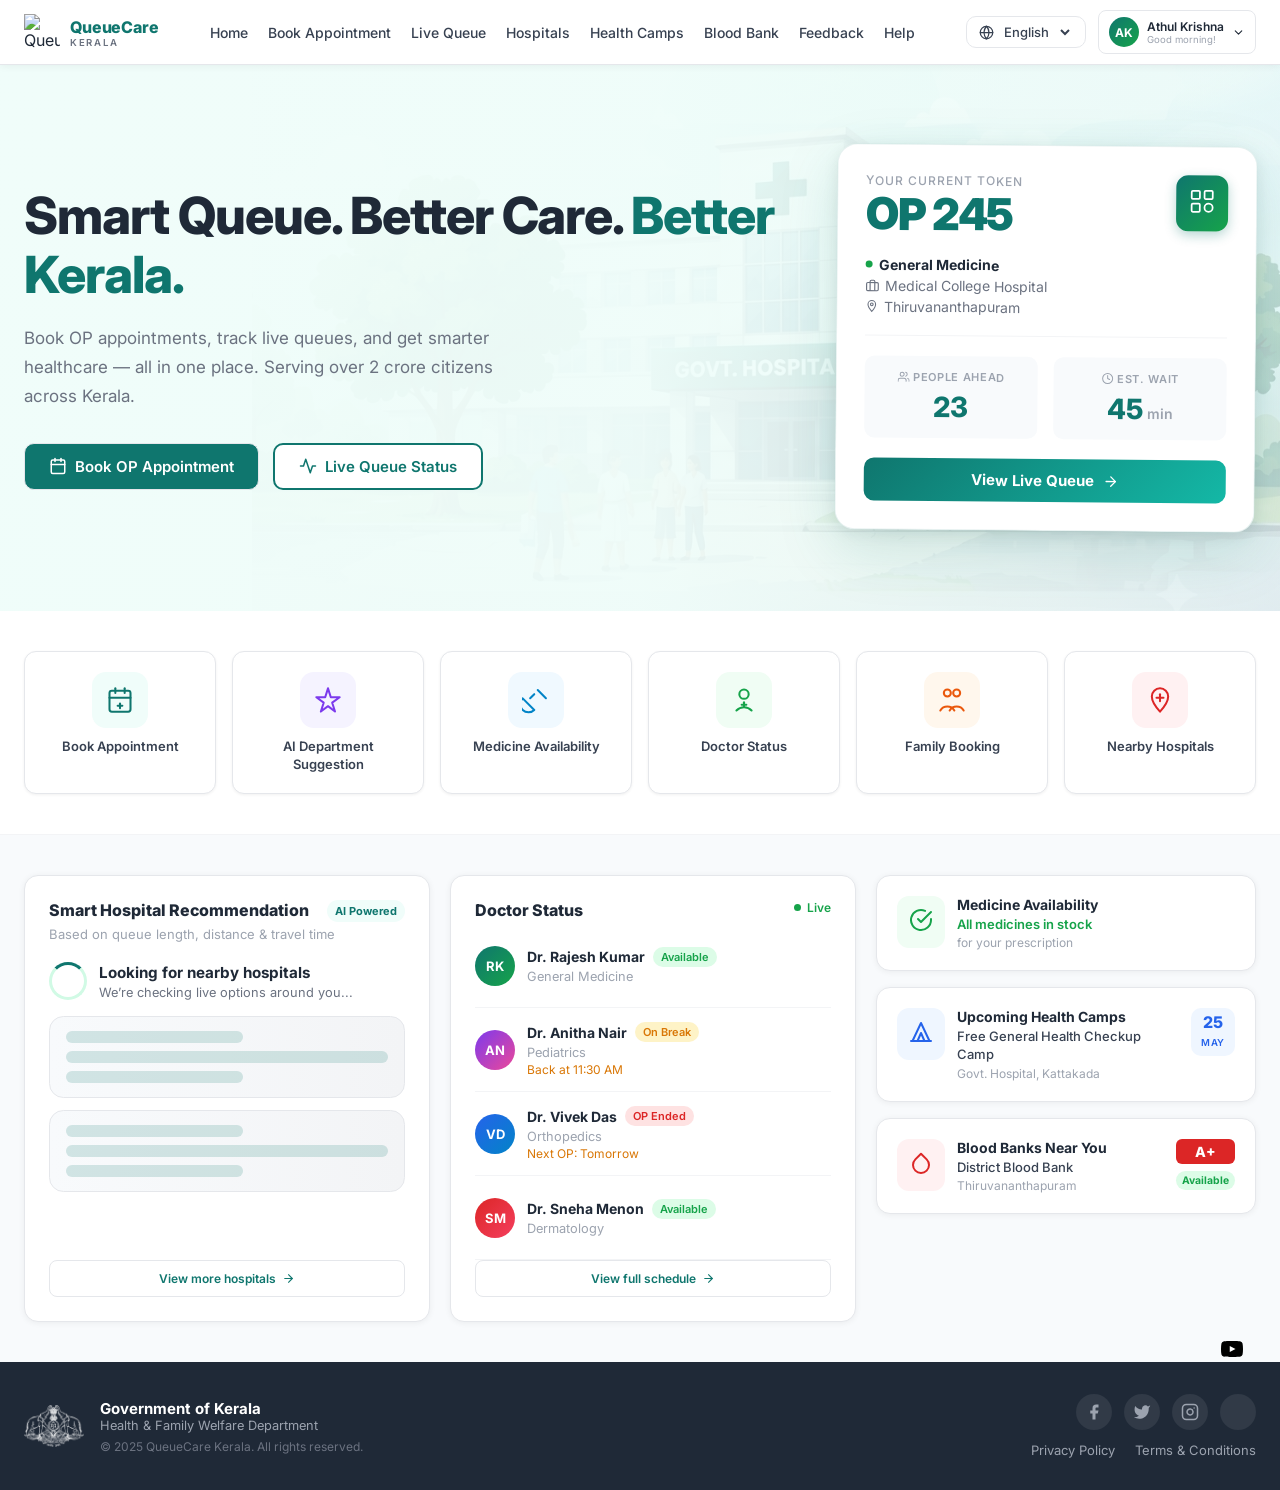
==== commit fd6c6e12: "added hospital logic" ====
--- a/index.html
+++ b/index.html
@@ -23,10 +23,10 @@
           </a>
 
           <div class="desktop-nav">
-            <a class="nav-link" href="#">Home</a>
+            <a class="nav-link" href="index.html">Home</a>
             <a class="nav-link" href="#">Book Appointment</a>
             <a class="nav-link" href="#">Live Queue</a>
-            <a class="nav-link" href="#">Hospitals</a>
+            <a class="nav-link" href="hospitals.html">Hospitals</a>
             <a class="nav-link" href="#">Health Camps</a>
             <a class="nav-link" href="#">Blood Bank</a>
             <a class="nav-link" href="#">Feedback</a>
@@ -115,10 +115,10 @@
       </div>
 
       <div class="mobile-nav">
-        <a href="#">Home</a>
+        <a href="index.html">Home</a>
         <a href="#">Book Appointment</a>
         <a href="#">Live Queue</a>
-        <a href="#">Hospitals</a>
+        <a href="hospitals.html">Hospitals</a>
         <a href="#">Health Camps</a>
         <a href="#">Blood Bank</a>
         <a href="#">Feedback</a>
@@ -322,104 +322,17 @@
               <p class="card__subtitle">
                 Based on queue length, distance &amp; travel time
               </p>
-
-              <div class="list-item">
-                <div class="list-item__content">
-                  <div class="list-item__title-row">
-                    <span class="list-item__title">Medical College Hospital</span>
-                    <span class="badge badge--recommended">Recommended</span>
-                  </div>
-                  <div class="list-item__meta">Thiruvananthapuram</div>
-                  <div class="meta-row">
-                    <div class="meta-pill">
-                      <svg width="13" height="13" viewBox="0 0 24 24" fill="none" stroke="currentColor" stroke-width="2"
-                        stroke-linecap="round" stroke-linejoin="round">
-                        <circle cx="12" cy="12" r="10"></circle>
-                        <polyline points="12 6 12 12 16 14"></polyline>
-                      </svg>
-                      45 mins
-                    </div>
-                    <div class="meta-pill">
-                      <svg width="13" height="13" viewBox="0 0 24 24" fill="none" stroke="currentColor" stroke-width="2"
-                        stroke-linecap="round" stroke-linejoin="round">
-                        <path d="M12 2C8.13 2 5 5.13 5 9c0 5.25 7 13 7 13s7-7.75 7-13c0-3.87-3.13-7-7-7z"></path>
-                        <circle cx="12" cy="9" r="2.5"></circle>
-                      </svg>
-                      2.1 km
-                    </div>
-                  </div>
-                </div>
-                <button class="book-btn" type="button">Book</button>
-              </div>
-
-              <div class="list-item">
-                <div class="list-item__content">
-                  <div class="list-item__title-row">
-                    <span class="list-item__title">General Hospital</span>
-                    <span class="badge badge--moderate">Moderate Crowd</span>
-                  </div>
-                  <div class="list-item__meta">
-                    Pattom, Thiruvananthapuram
-                  </div>
-                  <div class="meta-row">
-                    <div class="meta-pill">
-                      <svg width="13" height="13" viewBox="0 0 24 24" fill="none" stroke="currentColor" stroke-width="2"
-                        stroke-linecap="round" stroke-linejoin="round">
-                        <circle cx="12" cy="12" r="10"></circle>
-                        <polyline points="12 6 12 12 16 14"></polyline>
-                      </svg>
-                      1 hr 10 mins
-                    </div>
-                    <div class="meta-pill">
-                      <svg width="13" height="13" viewBox="0 0 24 24" fill="none" stroke="currentColor" stroke-width="2"
-                        stroke-linecap="round" stroke-linejoin="round">
-                        <path d="M12 2C8.13 2 5 5.13 5 9c0 5.25 7 13 7 13s7-7.75 7-13c0-3.87-3.13-7-7-7z"></path>
-                        <circle cx="12" cy="9" r="2.5"></circle>
-                      </svg>
-                      3.8 km
-                    </div>
-                  </div>
-                </div>
-                <button class="book-btn" type="button">Book</button>
-              </div>
-
-              <div class="list-item">
-                <div class="list-item__content">
-                  <div class="list-item__title-row">
-                    <span class="list-item__title">District Hospital</span>
-                    <span class="badge badge--low">Low Crowd</span>
-                  </div>
-                  <div class="list-item__meta">Neyyattinkara</div>
-                  <div class="meta-row">
-                    <div class="meta-pill">
-                      <svg width="13" height="13" viewBox="0 0 24 24" fill="none" stroke="currentColor" stroke-width="2"
-                        stroke-linecap="round" stroke-linejoin="round">
-                        <circle cx="12" cy="12" r="10"></circle>
-                        <polyline points="12 6 12 12 16 14"></polyline>
-                      </svg>
-                      1 hr 25 mins
-                    </div>
-                    <div class="meta-pill">
-                      <svg width="13" height="13" viewBox="0 0 24 24" fill="none" stroke="currentColor" stroke-width="2"
-                        stroke-linecap="round" stroke-linejoin="round">
-                        <path d="M12 2C8.13 2 5 5.13 5 9c0 5.25 7 13 7 13s7-7.75 7-13c0-3.87-3.13-7-7-7z"></path>
-                        <circle cx="12" cy="9" r="2.5"></circle>
-                      </svg>
-                      12.5 km
-                    </div>
-                  </div>
-                </div>
-                <button class="book-btn" type="button">Book</button>
-              </div>
-
-              <button class="link-btn" type="button">
+              
+              <div id="hospital_display" class="hospital-display-area"></div>
+
+              <a href="hospitals.html" class="link-btn-wrapper"><button class="link-btn" type="button">
                 View more hospitals
                 <svg width="13" height="13" viewBox="0 0 24 24" fill="none" stroke="currentColor" stroke-width="2"
                   stroke-linecap="round" stroke-linejoin="round">
                   <line x1="5" y1="12" x2="19" y2="12"></line>
                   <polyline points="12 5 19 12 12 19"></polyline>
                 </svg>
-              </button>
+              </button></a>
             </div>
 
             <div class="card card--doctor-status">
@@ -625,8 +538,6 @@
       </div>
     </footer>
   </div>
-
-  <script type="module" src="/src/main.js"></script>
 </body>
 
 </html>
--- a/main.css
+++ b/main.css
@@ -377,6 +377,112 @@
   flex: 1;
 }
 
+.hospital-page {
+  max-width: 1400px;
+  margin: 0 auto;
+  padding: 2rem 1.5rem 3rem;
+}
+
+.hospital-page__hero {
+  background: linear-gradient(135deg, #f0fdfa 0%, #ecfeff 100%);
+  border: 1px solid #ccfbf1;
+  border-radius: 1.25rem;
+  padding: 2rem;
+  display: flex;
+  justify-content: space-between;
+  gap: 1.5rem;
+  align-items: center;
+  margin-bottom: 1.5rem;
+}
+
+.hospital-page__eyebrow {
+  color: var(--primary);
+  font-size: 0.8rem;
+  font-weight: 700;
+  text-transform: uppercase;
+  letter-spacing: 0.16em;
+  margin: 0 0 0.5rem;
+}
+
+.hospital-page__hero h1 {
+  font-size: clamp(1.6rem, 2.5vw, 2.4rem);
+  margin: 0 0 0.5rem;
+  color: var(--text);
+}
+
+.hospital-page__hero p {
+  margin: 0;
+  color: var(--muted);
+  max-width: 620px;
+  line-height: 1.6;
+}
+
+.hospital-page__stats {
+  display: grid;
+  grid-template-columns: repeat(3, minmax(90px, 1fr));
+  gap: 0.75rem;
+  min-width: 300px;
+}
+
+.hospital-page__stats div {
+  background: white;
+  border: 1px solid #e5e7eb;
+  border-radius: 0.9rem;
+  padding: 0.9rem;
+  text-align: center;
+}
+
+.hospital-page__stats strong {
+  display: block;
+  font-size: 1rem;
+  color: var(--primary);
+}
+
+.hospital-page__stats span {
+  font-size: 0.75rem;
+  color: var(--muted);
+}
+
+.hospital-page__content {
+  display: block;
+}
+
+.hospital-page__list {
+  display: flex;
+  flex-direction: column;
+  gap: 0.9rem;
+}
+
+.hospital-page__list .list-item {
+  background: white;
+  border: 1px solid var(--border);
+  border-radius: 1rem;
+  padding: 1rem 1.1rem;
+  box-shadow: 0 1px 6px rgba(0, 0, 0, 0.05);
+}
+
+@media (max-width: 920px) {
+  .hospital-page__hero,
+  .hospital-page__content {
+    grid-template-columns: 1fr;
+    display: block;
+  }
+
+  .hospital-page__hero {
+    padding: 1.25rem;
+  }
+
+  .hospital-page__stats {
+    margin-top: 1rem;
+    min-width: 0;
+  }
+
+  .hospital-page__content {
+    display: flex;
+    flex-direction: column;
+  }
+}
+
 .hero {
   position: relative;
   overflow: hidden;
@@ -731,6 +837,7 @@
   height: 100%;
   display: flex;
   flex-direction: column;
+  justify-content: flex-start;
 }
 
 .card--doctor-status {
@@ -777,12 +884,101 @@
   margin: 0 0 0.25rem;
 }
 
+#hospital_display {
+  margin-top: 0.75rem;
+}
+
+.hospital-display-area {
+  flex: 1 1 auto;
+}
+
+.link-btn-wrapper {
+  margin-top: auto;
+  display: block;
+}
+
+.hospital-loading {
+  display: flex;
+  flex-direction: column;
+  gap: 0.75rem;
+  padding: 0.25rem 0;
+}
+
+.hospital-loading__header {
+  display: flex;
+  align-items: center;
+  gap: 0.75rem;
+  margin-bottom: 0.25rem;
+}
+
+.hospital-loading__spinner {
+  width: 38px;
+  height: 38px;
+  border-radius: 50%;
+  border: 3px solid #d1fae5;
+  border-top-color: var(--primary);
+  animation: hospital-spin 0.9s linear infinite;
+  flex-shrink: 0;
+}
+
+.hospital-loading__title {
+  font-size: 0.95rem;
+  font-weight: 700;
+  color: var(--text);
+}
+
+.hospital-loading__subtitle {
+  font-size: 0.8rem;
+  color: var(--muted);
+  margin-top: 0.2rem;
+}
+
+.hospital-loading__card {
+  background: linear-gradient(90deg, #f8fafc 0%, #f3f4f6 50%, #f8fafc 100%);
+  background-size: 200% 100%;
+  animation: hospital-shimmer 1.2s linear infinite;
+  border-radius: 0.9rem;
+  padding: 0.9rem 1rem;
+  border: 1px solid #e5e7eb;
+}
+
+.hospital-loading__line {
+  height: 0.7rem;
+  border-radius: 999px;
+  background: rgba(15, 118, 110, 0.17);
+  margin-bottom: 0.55rem;
+}
+
+.hospital-loading__line:last-child {
+  margin-bottom: 0;
+}
+
+.hospital-loading__line--short {
+  width: 55%;
+}
+
+@keyframes hospital-spin {
+  to {
+    transform: rotate(360deg);
+  }
+}
+
+@keyframes hospital-shimmer {
+  from {
+    background-position: 200% 0;
+  }
+  to {
+    background-position: -200% 0;
+  }
+}
+
 .list-item {
   display: flex;
-  align-items: flex-start;
+  align-items: flex-end;
   justify-content: space-between;
   padding: 0.875rem 0;
   border-bottom: 1px solid #f3f4f6;
+  gap: 0.75rem;
 }
 
 .list-item__content {
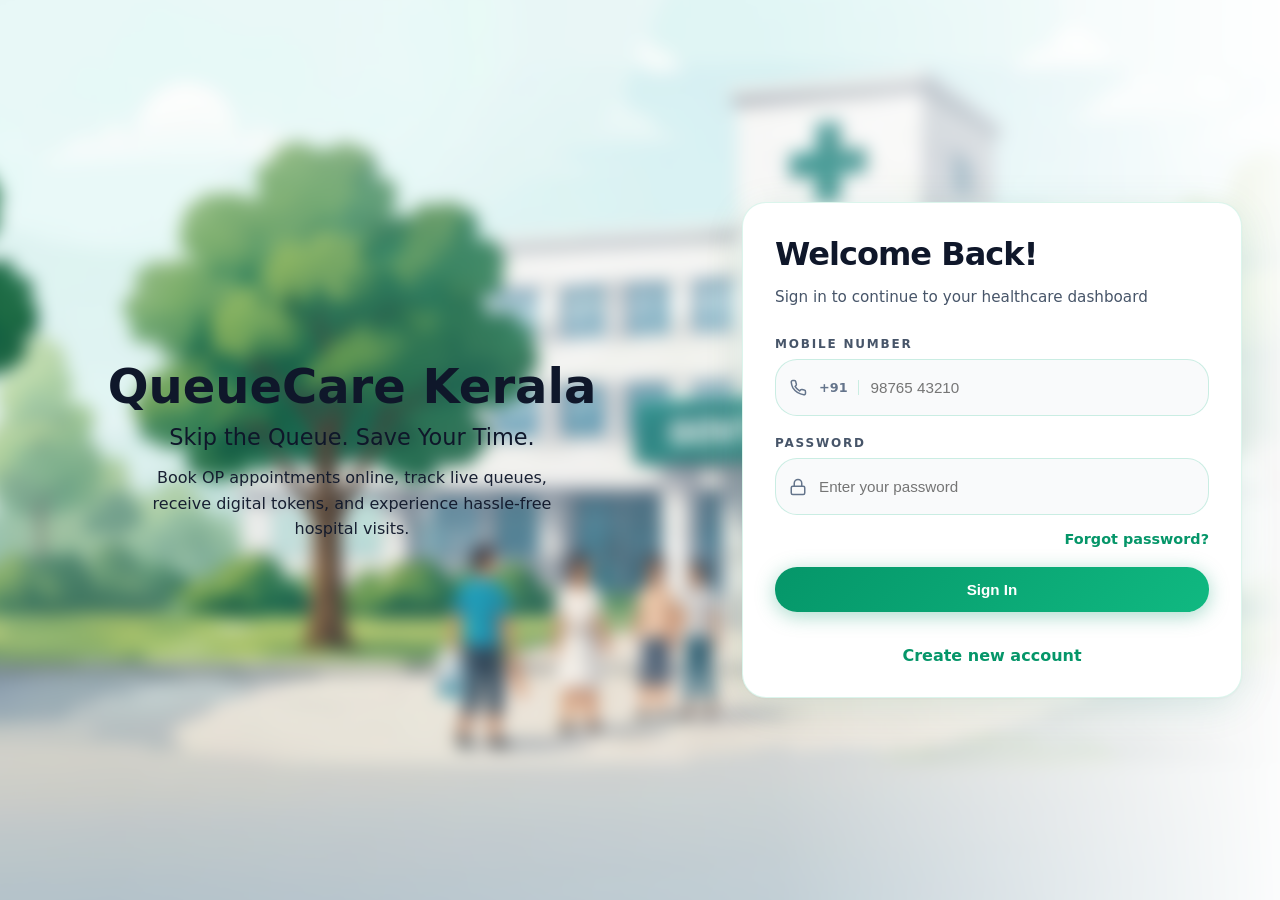
==== commit 060d231a: "added login app script logic" ====
--- a/index.html
+++ b/index.html
@@ -1,543 +1,512 @@
-<!doctype html>
+<!DOCTYPE html>
 <html lang="en">
-
-<head>
-  <meta charset="UTF-8" />
-  <meta name="viewport" content="width=device-width, initial-scale=1.0" />
-  <title>QueueCare Kerala</title>
-  <link rel="stylesheet" href="main.css" />
-  <script defer src="script.js"></script>
-</head>
-
-<body>
-  <div class="app-shell">
-    <nav class="navbar">
-      <div class="navbar__inner">
-        <div class="navbar__row">
-          <a class="brand" href="#">
-            <img src="assets/images/logo.png" alt="QueueCare Kerala Logo" />
-            <div>
-              <div class="brand__title">QueueCare</div>
-              <div class="brand__tag">Kerala</div>
+  <head>
+    <meta charset="UTF-8" />
+    <meta name="viewport" content="width=device-width, initial-scale=1.0" />
+    <title>QCare Kerala - Auth Portal</title>
+    <script defer src="index.js"></script>
+    <meta
+      name="description"
+      content="Securely access healthcare services with a professional login portal designed for QCare Kerala."
+    />
+    <meta name="robots" content="noindex, nofollow" />
+    <style>
+      :root {
+        color-scheme: light;
+        font-family: 'DM Sans', system-ui, -apple-system, BlinkMacSystemFont, 'Segoe UI', sans-serif;
+      }
+
+      * {
+        box-sizing: border-box;
+      }
+
+      html, body {
+        margin: 0;
+        min-height: 100vh;
+      }
+
+      body {
+        display: flex;
+        align-items: stretch;
+        justify-content: center;
+      }
+
+      .page {
+        position: relative;
+        display: flex;
+        width: 100%;
+        min-height: 100vh;
+        overflow: hidden;
+      }
+
+      .page::before {
+        content: "";
+        position: absolute;
+        inset: 0;
+        background: linear-gradient(
+            to right,
+            transparent 10%,
+            rgba(255, 255, 255, 0.2) 60%,
+            rgba(255, 255, 255, 0.5) 75%,
+            rgba(255, 255, 255, 0.8) 90%,
+            #fff 100%
+          ),
+          url("assets/images/LOGIN_BACK.png") center/cover no-repeat;
+        filter: blur(8px);
+        transform: scale(1.05);
+        z-index: 1;
+      }
+
+      /* Left Side Branding Panel */
+      .panel-left {
+        position: relative;
+        width: 55%;
+        padding: 40px;
+        color: #0f172a;
+        display: flex;
+        flex-direction: column;
+        justify-content: center;
+        align-items: center;
+        text-align: center;
+        z-index: 10;
+      }
+
+      .panel-left h1 {
+        font-size: 3rem;
+        font-weight: 700;
+        margin: 0 0 10px;
+      }
+
+      .panel-left h3 {
+        font-size: 1.4rem;
+        font-weight: 500;
+        margin: 0 0 15px;
+      }
+
+      .panel-left p {
+        font-size: 1rem;
+        max-width: 420px;
+        line-height: 1.6;
+        opacity: 0.95;
+        margin: 0;
+      }
+
+      /* Right Side Form Panel */
+      .panel-right {
+        flex: 1;
+        position: relative;
+        display: flex;
+        align-items: center;
+        justify-content: center;
+        padding: 32px;
+        z-index: 10;
+      }
+
+      .auth-stack {
+        width: 100%;
+        max-width: 500px;
+        display: flex;
+        justify-content: center;
+      }
+
+      .card {
+        width: 100%;
+        background-color: white;
+        backdrop-filter: blur(24px);
+        border-radius: 24px;
+        border: 1px solid rgba(16, 185, 129, 0.15);
+        box-shadow: 0 8px 40px rgba(5, 150, 105, 0.1), 0 1px 3px rgba(0, 0, 0, 0.04);
+        padding: 32px;
+      }
+
+      .mobile-brand {
+        display: none;
+        gap: 12px;
+        align-items: center;
+        margin-bottom: 28px;
+      }
+
+      .mobile-brand .brand-mark {
+        width: 36px;
+        height: 36px;
+        border-radius: 12px;
+        background: #059669;
+        color: white;
+        display: grid;
+        place-items: center;
+      }
+
+      .mobile-brand .brand-title {
+        font-size: 1.25rem;
+        font-weight: 700;
+      }
+
+      .card-header {
+        margin: 0;
+        font-size: 2rem;
+        font-weight: 800;
+        color: #0f172a;
+        letter-spacing: -0.03em;
+      }
+
+      .card-subtitle {
+        margin: 12px 0 28px;
+        color: #475569;
+        font-size: 0.95rem;
+        line-height: 1.6;
+      }
+
+      .field-group {
+        display: grid;
+        gap: 20px;
+      }
+
+      .field {
+        display: flex;
+        flex-direction: column;
+        gap: 8px;
+      }
+
+      .field label {
+        font-size: 0.75rem;
+        letter-spacing: 0.15em;
+        text-transform: uppercase;
+        color: #475569;
+        font-weight: 700;
+      }
+
+      .input-wrap {
+        display: flex;
+        align-items: center;
+        gap: 12px;
+        border-radius: 22px;
+        background: #f9fafb;
+        border: 1.5px solid rgba(16, 185, 129, 0.2);
+        padding: 9px 13px;
+        transition: border-color 0.2s ease, box-shadow 0.2s ease;
+      }
+
+      .input-wrap.focused {
+        border-color: #059669;
+        box-shadow: 0 0 0 3px rgba(5, 150, 105, 0.08);
+      }
+
+      .input-wrap .icon {
+        display: inline-flex;
+        align-items: center;
+        justify-content: center;
+        color: #64748b;
+      }
+
+      .input-wrap .country-code {
+        border-right: 1px solid rgba(16, 185, 129, 0.2);
+        padding-right: 10px;
+        color: #64748b;
+        font-size: 0.8rem;
+        font-weight: 600;
+      }
+
+      .input-wrap input {
+        flex: 1;
+        border: none;
+        background: transparent;
+        outline: none;
+        font-size: 0.95rem;
+        color: #0f172a;
+        padding: 10px 0;
+      }
+
+      .input-wrap .toggle-button {
+        border: none;
+        background: transparent;
+        color: #64748b;
+        cursor: pointer;
+        padding: 0;
+        display: inline-flex;
+        align-items: center;
+      }
+
+      .checkbox-row {
+        display: flex;
+        align-items: center;
+        justify-content: space-between;
+        gap: 12px;
+      }
+
+      .checkbox-row label {
+        display: flex;
+        align-items: center;
+        gap: 10px;
+        cursor: pointer;
+        color: #475569;
+        font-size: 0.95rem;
+      }
+
+      .checkbox-button {
+        width: 20px;
+        height: 20px;
+        border-radius: 6px;
+        border: 2px solid rgba(16, 185, 129, 0.4);
+        background: transparent;
+        display: grid;
+        place-items: center;
+        padding: 0;
+        cursor: pointer;
+      }
+
+      .checkbox-button.checked {
+        border-color: #059669;
+        background: #059669;
+      }
+
+      .checkbox-button svg {
+        width: 10px;
+        height: 8px;
+        stroke: white;
+        stroke-width: 1.8;
+      }
+
+      .primary-button {
+        width: 100%;
+        border: none;
+        border-radius: 22px;
+        padding: 14px 18px;
+        font-size: 0.95rem;
+        font-weight: 700;
+        cursor: pointer;
+        transition: transform 0.2s ease, box-shadow 0.2s ease;
+        display: inline-flex;
+        align-items: center;
+        justify-content: center;
+        gap: 10px;
+        background: linear-gradient(135deg, #059669 0%, #10b981 100%);
+        color: white;
+        box-shadow: 0 4px 20px rgba(5, 150, 105, 0.35);
+      }
+
+      .primary-button:hover {
+        transform: translateY(-1px);
+        box-shadow: 0 6px 28px rgba(5, 150, 105, 0.5);
+      }
+
+      .auth-switch {
+        display: inline-block;
+        margin-top: 14px;
+        color: #059669;
+        font-weight: 700;
+        text-decoration: none;
+        text-align: center;
+      }
+
+      .auth-switch:hover {
+        text-decoration: underline;
+      }
+
+      .signin-aux {
+        display: flex;
+        justify-content: flex-end;
+        margin-top: -4px;
+      }
+
+      .forgot-link {
+        color: #059669;
+        font-weight: 600;
+        text-decoration: none;
+        font-size: 0.9rem;
+      }
+
+      .forgot-link:hover {
+        text-decoration: underline;
+      }
+
+      .hidden {
+        display: none !important;
+      }
+
+      /* Responsive Styles */
+      @media (max-width: 1024px) {
+        .panel-left {
+          display: none;
+        }
+
+        .panel-right {
+          padding: 24px;
+        }
+
+        .mobile-brand {
+          display: flex;
+        }
+      }
+
+      @media (max-width: 640px) {
+        .page {
+          flex-direction: column;
+        }
+
+        .panel-right {
+          min-height: 100vh;
+          padding: 20px;
+        }
+
+        .card {
+          border-radius: 22px;
+          padding: 28px 22px;
+        }
+      }
+    </style>
+  </head>
+
+  <body>
+    <div class="page">
+      <!-- Left Branding Panel -->
+      <section class="panel-left">
+        <h1>QueueCare Kerala</h1>
+        <h3>Skip the Queue. Save Your Time.</h3>
+        <p>
+          Book OP appointments online, track live queues, receive digital tokens, and experience hassle-free hospital visits.
+        </p>
+      </section>
+
+      <!-- Right Authentication Panel -->
+      <section class="panel-right">
+        <div class="auth-stack">
+          <!-- Sign In Card -->
+          <div class="card" id="signinFormCard">
+            <div class="mobile-brand">
+              <div class="brand-mark">
+                <svg viewBox="0 0 24 24" width="20" height="20" fill="currentColor">
+                  <path d="M12 2a5 5 0 1 0 5 5 5 5 0 0 0-5-5zm0 8a3 3 0 1 1 3-3 3 3 0 0 1-3 3zm9 11v-1a7 7 0 0 0-7-7h-4a7 7 0 0 0-7 7v1h2v-1a5 5 0 0 1 5-5h4a5 5 0 0 1 5 5v1z"/>
+                </svg>
+              </div>
+              <div class="brand-title">QCare Kerala</div>
             </div>
-          </a>
-
-          <div class="desktop-nav">
-            <a class="nav-link" href="index.html">Home</a>
-            <a class="nav-link" href="#">Book Appointment</a>
-            <a class="nav-link" href="#">Live Queue</a>
-            <a class="nav-link" href="hospitals.html">Hospitals</a>
-            <a class="nav-link" href="#">Health Camps</a>
-            <a class="nav-link" href="#">Blood Bank</a>
-            <a class="nav-link" href="#">Feedback</a>
-            <a class="nav-link" href="#">Help</a>
+
+            <h1 class="card-header">Welcome Back!</h1>
+            <p class="card-subtitle">Sign in to continue to your healthcare dashboard</p>
+
+            <form class="field-group" id="signinForm" novalidate>
+              <div class="field">
+                <label for="signinMobile">Mobile Number</label>
+                <div class="input-wrap">
+                  <span class="icon" aria-hidden="true">
+                    <svg viewBox="0 0 24 24" width="18" height="18" fill="none" stroke="currentColor" stroke-width="2" stroke-linecap="round" stroke-linejoin="round">
+                      <path d="M22 16.92V19a2 2 0 0 1-2.18 2 19.86 19.86 0 0 1-8.63-3.07 19.5 19.5 0 0 1-6-6A19.86 19.86 0 0 1 3 4.18 2 2 0 0 1 5 2h2.09a2 2 0 0 1 2 1.72 12.44 12.44 0 0 0 .7 2.81 2 2 0 0 1-.45 2L8.09 9.91a16 16 0 0 0 6 6l1.38-1.38a2 2 0 0 1 2-.45 12.44 12.44 0 0 0 2.81.7A2 2 0 0 1 22 16.92z" />
+                    </svg>
+                  </span>
+                  <span class="country-code">+91</span>
+                  <input id="signinMobile" name="Phone" type="tel" maxlength="10" placeholder="98765 43210" />
+                </div>
+              </div>
+
+              <div class="field">
+                <label for="signinPassword">Password</label>
+                <div class="input-wrap">
+                  <span class="icon" aria-hidden="true">
+                    <svg viewBox="0 0 24 24" width="18" height="18" fill="none" stroke="currentColor" stroke-width="2" stroke-linecap="round" stroke-linejoin="round">
+                      <rect x="3" y="11" width="18" height="11" rx="2" />
+                      <path d="M7 11V7a5 5 0 0 1 10 0v4" />
+                    </svg>
+                  </span>
+                  <input id="signinPassword" type="password" name="Password" placeholder="Enter your password" />
+                </div>
+              </div>
+
+              <div class="signin-aux">
+                <a href="#forgotPassword" class="forgot-link">Forgot password?</a>
+              </div>
+
+              <button type="submit"  class="primary-button">Sign In</button>
+              <a href="#registerFormCard" class="auth-switch" data-target="register">Create new account</a>
+            </form>
           </div>
 
-          <div class="navbar__actions">
-            <div class="language-picker">
-              <label class="language-picker__label" for="language-select" aria-label="Select language">
-                <svg width="15" height="15" viewBox="0 0 24 24" fill="none" stroke="currentColor" stroke-width="2"
-                  stroke-linecap="round" stroke-linejoin="round">
-                  <circle cx="12" cy="12" r="10"></circle>
-                  <line x1="2" y1="12" x2="22" y2="12"></line>
-                  <path d="M12 2a15.3 15.3 0 0 1 4 10 15.3 15.3 0 0 1-4 10 15.3 15.3 0 0 1-4-10 15.3 15.3 0 0 1 4-10z">
-                  </path>
-                </svg>
-                <select id="language-select" class="language-picker__select">
-                  <option value="en">English</option>
-                  <option value="ml">മലയാളം</option>
-                </select>
-              </label>
-            </div>
-            <div class="profile-chip" id="profile_drop_btn">
-              <div class="profile-avatar">AK</div>
-              <div>
-                <div style="font-size: 0.75rem; font-weight: 600; color: #1f2937">
-                  Athul Krishna
+          <!-- Register Card -->
+          <div class="card hidden" id="registerFormCard">
+            <h1 class="card-header">Welcome to QCare</h1>
+            <p class="card-subtitle">Create a new account to get started with QCare Kerala</p>
+
+            <form class="field-group" id="registerForm" novalidate>
+              <div class="field">
+                <label for="nameInput">Full Name</label>
+                <div class="input-wrap">
+                  <span class="icon" aria-hidden="true">
+                    <svg viewBox="0 0 24 24" width="18" height="18" fill="none" stroke="currentColor" stroke-width="2" stroke-linecap="round" stroke-linejoin="round">
+                      <path d="M20 21v-2a4 4 0 0 0-4-4H8a4 4 0 0 0-4 4v2" />
+                      <circle cx="12" cy="7" r="4" />
+                    </svg>
+                  </span>
+                  <input id="nameInput" type="text" name="Name" placeholder="Enter your full name" />
                 </div>
-                <div style="font-size: 0.6rem; color: #9ca3af">
-                  Good morning!
+              </div>
+
+              <div class="field">
+                <label for="mobileInput">Mobile Number</label>
+                <div class="input-wrap">
+                  <span class="icon" aria-hidden="true">
+                    <svg viewBox="0 0 24 24" width="18" height="18" fill="none" stroke="currentColor" stroke-width="2" stroke-linecap="round" stroke-linejoin="round">
+                      <path d="M22 16.92V19a2 2 0 0 1-2.18 2 19.86 19.86 0 0 1-8.63-3.07 19.5 19.5 0 0 1-6-6A19.86 19.86 0 0 1 3 4.18 2 2 0 0 1 5 2h2.09a2 2 0 0 1 2 1.72 12.44 12.44 0 0 0 .7 2.81 2 2 0 0 1-.45 2L8.09 9.91a16 16 0 0 0 6 6l1.38-1.38a2 2 0 0 1 2-.45 12.44 12.44 0 0 0 2.81.7A2 2 0 0 1 22 16.92z" />
+                    </svg>
+                  </span>
+                  <span class="country-code">+91</span>
+                  <input id="mobileInput" type="tel" name="Phone" maxlength="10" placeholder="98765 43210" />
                 </div>
               </div>
-              <svg width="13" height="13" viewBox="0 0 24 24" fill="none" stroke="currentColor" stroke-width="2"
-                stroke-linecap="round" stroke-linejoin="round">
-                <polyline points="6 9 12 15 18 9"></polyline>
-              </svg>
-            </div>
-          </div>
-          <div id="profile_dropDown">
-            <div class="profileHeader">
-              <div class="profileAvatar">
-                <i class="bi bi-person-circle"></i>
-              </div>
-              <div class="profileInfo">
-                <h4>Athul Krishna</h4>
-                <p>athul@example.com</p>
-              </div>
-            </div>
-
-            <hr />
-
-            <button class="dropDownItem">
-              <i class="bi bi-person"></i>
-              <span>My Profile</span>
-            </button>
-
-            <button class="dropDownItem">
-              <i class="bi bi-calendar-check"></i>
-              <span>My Appointments</span>
-            </button>
-
-            <button class="dropDownItem">
-              <i class="bi bi-gear"></i>
-              <span>Settings</span>
-            </button>
-
-            <button class="dropDownItem">
-              <i class="bi bi-translate"></i>
-              <span>Language</span>
-            </button>
-
-            <button class="dropDownItem logout">
-              <i class="bi bi-box-arrow-right"></i>
-              <span>Logout</span>
-            </button>
-          </div>
-          <button class="menu-toggle" type="button" aria-expanded="false" aria-label="Toggle navigation">
-            <svg width="22" height="22" viewBox="0 0 24 24" fill="none" stroke="currentColor" stroke-width="2"
-              stroke-linecap="round" stroke-linejoin="round">
-              <line x1="3" y1="6" x2="21" y2="6"></line>
-              <line x1="3" y1="12" x2="21" y2="12"></line>
-              <line x1="3" y1="18" x2="21" y2="18"></line>
-            </svg>
-          </button>
-        </div>
-      </div>
-
-      <div class="mobile-nav">
-        <a href="index.html">Home</a>
-        <a href="#">Book Appointment</a>
-        <a href="#">Live Queue</a>
-        <a href="hospitals.html">Hospitals</a>
-        <a href="#">Health Camps</a>
-        <a href="#">Blood Bank</a>
-        <a href="#">Feedback</a>
-        <a href="#">Help</a>
-      </div>
-    </nav>
-
-    <main>
-      <section class="hero">
-        <div class="hero__inner">
-          <div class="hero__grid">
-            <div>
-              <h1>Smart Queue. Better Care. <span>Better Kerala.</span></h1>
-              <p>
-                Book OP appointments, track live queues, and get smarter
-                healthcare — all in one place. Serving over 2 crore citizens
-                across Kerala.
-              </p>
-              <div class="hero__actions">
-                <button class="btn-primary" type="button">
-                  <svg width="18" height="18" viewBox="0 0 24 24" fill="none" stroke="currentColor" stroke-width="2"
-                    stroke-linecap="round" stroke-linejoin="round">
-                    <rect x="3" y="4" width="18" height="18" rx="2"></rect>
-                    <line x1="16" y1="2" x2="16" y2="6"></line>
-                    <line x1="8" y1="2" x2="8" y2="6"></line>
-                    <line x1="3" y1="10" x2="21" y2="10"></line>
-                  </svg>
-                  Book OP Appointment
-                </button>
-                <button class="btn-secondary" type="button">
-                  <svg width="18" height="18" viewBox="0 0 24 24" fill="none" stroke="currentColor" stroke-width="2"
-                    stroke-linecap="round" stroke-linejoin="round">
-                    <polyline points="22 12 18 12 15 21 9 3 6 12 2 12"></polyline>
-                  </svg>
-                  Live Queue Status
-                </button>
-              </div>
-            </div>
-
-            <div class="token-card">
-              <div class="token-card__header">
-                <div>
-                  <div class="token-card__eyebrow">Your Current Token</div>
-                  <div class="token-card__number">OP 245</div>
+
+              <div class="field">
+                <label for="passwordInput">Password</label>
+                <div class="input-wrap">
+                  <span class="icon" aria-hidden="true">
+                    <svg viewBox="0 0 24 24" width="18" height="18" fill="none" stroke="currentColor" stroke-width="2" stroke-linecap="round" stroke-linejoin="round">
+                      <rect x="3" y="11" width="18" height="11" rx="2" />
+                      <path d="M7 11V7a5 5 0 0 1 10 0v4" />
+                    </svg>
+                  </span>
+                  <input id="passwordInput" type="password" name="Password" placeholder="Enter your password" />
+                  <button type="button" class="toggle-button" id="passwordToggle" aria-label="Show password">
+                    <svg id="eyeIcon" viewBox="0 0 24 24" width="18" height="18" fill="none" stroke="currentColor" stroke-width="2" stroke-linecap="round" stroke-linejoin="round">
+                      <path d="M1 12S5 4 12 4s11 8 11 8-4 8-11 8S1 12 1 12z" />
+                      <circle cx="12" cy="12" r="3" />
+                    </svg>
+                  </button>
                 </div>
-                <div class="token-icon">
-                  <svg width="28" height="28" viewBox="0 0 24 24" fill="none" stroke="currentColor" stroke-width="1.5"
-                    stroke-linecap="round" stroke-linejoin="round">
-                    <rect x="3" y="3" width="7" height="7" rx="1"></rect>
-                    <rect x="14" y="3" width="7" height="7" rx="1"></rect>
-                    <rect x="3" y="14" width="7" height="7" rx="1"></rect>
-                    <circle cx="17.5" cy="17.5" r="3.5"></circle>
-                  </svg>
+              </div>
+
+              <div class="field">
+                <label for="confirmPasswordInput">Confirm Password</label>
+                <div class="input-wrap">
+                  <span class="icon" aria-hidden="true">
+                    <svg viewBox="0 0 24 24" width="18" height="18" fill="none" stroke="currentColor" stroke-width="2" stroke-linecap="round" stroke-linejoin="round">
+                      <rect x="3" y="11" width="18" height="11" rx="2" />
+                      <path d="M7 11V7a5 5 0 0 1 10 0v4" />
+                    </svg>
+                  </span>
+                  <input id="confirmPasswordInput" type="password" placeholder="Re-enter your password" />
                 </div>
               </div>
 
-              <div class="token-meta">
-                <div class="token-meta__row">
-                  <span class="hero-pill__dot"></span><strong>General Medicine</strong>
-                </div>
-                <div class="token-meta__row">
-                  <svg width="14" height="14" viewBox="0 0 24 24" fill="none" stroke="currentColor" stroke-width="2">
-                    <rect x="2" y="7" width="20" height="14" rx="2"></rect>
-                    <path d="M16 21V5a2 2 0 0 0-2-2h-4a2 2 0 0 0-2 2v16"></path>
-                  </svg>
-                  Medical College Hospital
-                </div>
-                <div class="token-meta__row">
-                  <svg width="13" height="13" viewBox="0 0 24 24" fill="none" stroke="currentColor" stroke-width="2">
-                    <path d="M12 2C8.13 2 5 5.13 5 9c0 5.25 7 13 7 13s7-7.75 7-13c0-3.87-3.13-7-7-7z"></path>
-                    <circle cx="12" cy="9" r="2.5"></circle>
-                  </svg>
-                  Thiruvananthapuram
-                </div>
-              </div>
-
-              <div class="token-divider"></div>
-
-              <div class="token-stats">
-                <div class="token-stat">
-                  <div class="token-stat__label">
-                    <svg width="12" height="12" viewBox="0 0 24 24" fill="none" stroke="currentColor" stroke-width="2"
-                      stroke-linecap="round" stroke-linejoin="round">
-                      <path d="M17 21v-2a4 4 0 0 0-4-4H5a4 4 0 0 0-4 4v2"></path>
-                      <circle cx="9" cy="7" r="4"></circle>
-                      <path d="M23 21v-2a4 4 0 0 0-3-3.87"></path>
-                      <path d="M16 3.13a4 4 0 0 1 0 7.75"></path>
-                    </svg>
-                    People Ahead
-                  </div>
-                  <strong>23</strong>
-                </div>
-                <div class="token-stat token-stat--wait">
-                  <div class="token-stat__label">
-                    <svg width="12" height="12" viewBox="0 0 24 24" fill="none" stroke="currentColor" stroke-width="2"
-                      stroke-linecap="round" stroke-linejoin="round">
-                      <circle cx="12" cy="12" r="10"></circle>
-                      <polyline points="12 6 12 12 16 14"></polyline>
-                    </svg>
-                    Est. Wait
-                  </div>
-                  <strong>45<span> min</span></strong>
-                </div>
-              </div>
-
-              <button class="view-queue-btn" type="button">
-                View Live Queue
-                <svg width="16" height="16" viewBox="0 0 24 24" fill="none" stroke="currentColor" stroke-width="2"
-                  stroke-linecap="round" stroke-linejoin="round">
-                  <line x1="5" y1="12" x2="19" y2="12"></line>
-                  <polyline points="12 5 19 12 12 19"></polyline>
+              <div class="checkbox-row">
+                <label>
+                  <button type="button" class="checkbox-button" id="termsButton" aria-pressed="false">
+                    <svg viewBox="0 0 10 8" fill="none" xmlns="http://www.w3.org/2000/svg" class="checkmark hidden">
+                      <path d="M1 4L3.5 6.5L9 1" stroke="currentColor" stroke-linecap="round" stroke-linejoin="round" />
+                    </svg>
+                  </button>
+                  I agree to the terms
+                </label>
+              </div>
+
+              <button type="submit" class="primary-button">
+                Register
+                <svg viewBox="0 0 24 24" width="16" height="16" fill="none" stroke="currentColor" stroke-width="2" stroke-linecap="round" stroke-linejoin="round">
+                  <path d="M5 12h14" />
+                  <path d="M13 6l6 6-6 6" />
                 </svg>
               </button>
-            </div>
+              <a href="#signinFormCard" class="auth-switch" data-target="signin">Already have an account</a>
+            </form>
           </div>
         </div>
       </section>
-
-      <section class="quick-actions">
-        <div class="quick-actions__grid">
-          <div class="action-card" tabindex="0">
-            <div class="action-icon" style="background: #f0fdfa; color: #0f766e">
-              <svg width="28" height="28" viewBox="0 0 24 24" fill="none" stroke="currentColor" stroke-width="1.75"
-                stroke-linecap="round" stroke-linejoin="round">
-                <rect x="3" y="4" width="18" height="18" rx="2"></rect>
-                <line x1="16" y1="2" x2="16" y2="6"></line>
-                <line x1="8" y1="2" x2="8" y2="6"></line>
-                <line x1="3" y1="10" x2="21" y2="10"></line>
-                <line x1="12" y1="15" x2="12" y2="19"></line>
-                <line x1="10" y1="17" x2="14" y2="17"></line>
-              </svg>
-            </div>
-            <span>Book Appointment</span>
-          </div>
-          <div class="action-card" tabindex="0">
-            <div class="action-icon" style="background: #f5f3ff; color: #7c3aed">
-              <svg width="28" height="28" viewBox="0 0 24 24" fill="none" stroke="currentColor" stroke-width="1.75"
-                stroke-linecap="round" stroke-linejoin="round">
-                <path d="M12 2l2.4 7.6H22l-6.4 4.7 2.4 7.6L12 17.3 5.9 21.9l2.4-7.6L2 9.6h7.6z"></path>
-              </svg>
-            </div>
-            <span>AI Department Suggestion</span>
-          </div>
-          <div class="action-card" tabindex="0">
-            <div class="action-icon" style="background: #f0f9ff; color: #0284c7">
-              <svg width="28" height="28" viewBox="0 0 24 24" fill="none" stroke="currentColor" stroke-width="1.75"
-                stroke-linecap="round" stroke-linejoin="round">
-                <path d="M10.5 20.5a7 7 0 1 1-9.9-9.9l9.9 9.9z"></path>
-                <path d="m13.5 3.5 7 7"></path>
-                <line x1="7" y1="10.5" x2="10.5" y2="7"></line>
-              </svg>
-            </div>
-            <span>Medicine Availability</span>
-          </div>
-          <div class="action-card" tabindex="0">
-            <div class="action-icon" style="background: #f0fdf4; color: #16a34a">
-              <svg width="28" height="28" viewBox="0 0 24 24" fill="none" stroke="currentColor" stroke-width="1.75"
-                stroke-linecap="round" stroke-linejoin="round">
-                <circle cx="12" cy="7" r="4"></circle>
-                <path d="M5.5 21a9 9 0 0 1 13 0"></path>
-                <line x1="12" y1="14" x2="12" y2="18"></line>
-                <line x1="10" y1="16" x2="14" y2="16"></line>
-              </svg>
-            </div>
-            <span>Doctor Status</span>
-          </div>
-          <div class="action-card" tabindex="0">
-            <div class="action-icon" style="background: #fff7ed; color: #ea580c">
-              <svg width="28" height="28" viewBox="0 0 24 24" fill="none" stroke="currentColor" stroke-width="1.75"
-                stroke-linecap="round" stroke-linejoin="round">
-                <circle cx="8" cy="6" r="3"></circle>
-                <circle cx="16" cy="6" r="3"></circle>
-                <path d="M2 21a7 7 0 0 1 12 0"></path>
-                <path d="M10 21a7 7 0 0 1 12 0"></path>
-              </svg>
-            </div>
-            <span>Family Booking</span>
-          </div>
-          <div class="action-card" tabindex="0">
-            <div class="action-icon" style="background: #fff1f2; color: #dc2626">
-              <svg width="28" height="28" viewBox="0 0 24 24" fill="none" stroke="currentColor" stroke-width="1.75"
-                stroke-linecap="round" stroke-linejoin="round">
-                <path d="M12 2C8.13 2 5 5.13 5 9c0 5.25 7 13 7 13s7-7.75 7-13c0-3.87-3.13-7-7-7z"></path>
-                <line x1="12" y1="7" x2="12" y2="13"></line>
-                <line x1="9" y1="10" x2="15" y2="10"></line>
-              </svg>
-            </div>
-            <span>Nearby Hospitals</span>
-          </div>
-        </div>
-      </section>
-
-      <section class="dashboard">
-        <div class="dashboard__inner">
-          <div class="dashboard__grid">
-            <div class="card">
-              <div class="card__title-row">
-                <h3>Smart Hospital Recommendation</h3>
-                <div class="tag tag--ai">AI Powered</div>
-              </div>
-              <p class="card__subtitle">
-                Based on queue length, distance &amp; travel time
-              </p>
-              
-              <div id="hospital_display" class="hospital-display-area"></div>
-
-              <a href="hospitals.html" class="link-btn-wrapper"><button class="link-btn" type="button">
-                View more hospitals
-                <svg width="13" height="13" viewBox="0 0 24 24" fill="none" stroke="currentColor" stroke-width="2"
-                  stroke-linecap="round" stroke-linejoin="round">
-                  <line x1="5" y1="12" x2="19" y2="12"></line>
-                  <polyline points="12 5 19 12 12 19"></polyline>
-                </svg>
-              </button></a>
-            </div>
-
-            <div class="card card--doctor-status">
-              <div class="card__title-row">
-                <h3>Doctor Status</h3>
-                <div class="live-pill">
-                  <div class="live-dot"></div>
-                  Live
-                </div>
-              </div>
-
-              <div class="doctor-item">
-                <div class="doctor-avatar" style="
-                      background: linear-gradient(135deg, #0f766e, #16a34a);
-                    ">
-                  RK
-                </div>
-                <div class="list-item__content">
-                  <div class="doctor-item__title-row">
-                    <span class="doctor-item__name">Dr. Rajesh Kumar</span>
-                    <span class="badge badge--available">Available</span>
-                  </div>
-                  <div class="doctor-item__dept">General Medicine</div>
-                </div>
-              </div>
-
-              <div class="doctor-item">
-                <div class="doctor-avatar" style="
-                      background: linear-gradient(135deg, #7c3aed, #ec4899);
-                    ">
-                  AN
-                </div>
-                <div class="list-item__content">
-                  <div class="doctor-item__title-row">
-                    <span class="doctor-item__name">Dr. Anitha Nair</span>
-                    <span class="badge badge--break">On Break</span>
-                  </div>
-                  <div class="doctor-item__dept">Pediatrics</div>
-                  <div class="doctor-item__note">Back at 11:30 AM</div>
-                </div>
-              </div>
-
-              <div class="doctor-item">
-                <div class="doctor-avatar" style="
-                      background: linear-gradient(135deg, #2563eb, #0284c7);
-                    ">
-                  VD
-                </div>
-                <div class="list-item__content">
-                  <div class="doctor-item__title-row">
-                    <span class="doctor-item__name">Dr. Vivek Das</span>
-                    <span class="badge badge--ended">OP Ended</span>
-                  </div>
-                  <div class="doctor-item__dept">Orthopedics</div>
-                  <div class="doctor-item__note">Next OP: Tomorrow</div>
-                </div>
-              </div>
-
-              <div class="doctor-item">
-                <div class="doctor-avatar" style="
-                      background: linear-gradient(135deg, #dc2626, #f43f5e);
-                    ">
-                  SM
-                </div>
-                <div class="list-item__content">
-                  <div class="doctor-item__title-row">
-                    <span class="doctor-item__name">Dr. Sneha Menon</span>
-                    <span class="badge badge--available">Available</span>
-                  </div>
-                  <div class="doctor-item__dept">Dermatology</div>
-                </div>
-              </div>
-
-              <button class="link-btn" type="button">
-                View full schedule
-                <svg width="13" height="13" viewBox="0 0 24 24" fill="none" stroke="currentColor" stroke-width="2"
-                  stroke-linecap="round" stroke-linejoin="round">
-                  <line x1="5" y1="12" x2="19" y2="12"></line>
-                  <polyline points="12 5 19 12 12 19"></polyline>
-                </svg>
-              </button>
-            </div>
-
-            <div class="stacked-card-column">
-              <div class="card card--stack">
-                <div class="small-card">
-                  <div class="small-card__icon" style="background: #f0fdf4; color: #16a34a">
-                    <svg width="24" height="24" viewBox="0 0 24 24" fill="none" stroke="currentColor" stroke-width="2"
-                      stroke-linecap="round" stroke-linejoin="round">
-                      <path d="M22 11.08V12a10 10 0 1 1-5.93-9.14"></path>
-                      <polyline points="22 4 12 14.01 9 11.01"></polyline>
-                    </svg>
-                  </div>
-                  <div>
-                    <div class="small-card__title">Medicine Availability</div>
-                    <div class="small-card__text" style="color: #16a34a; font-weight: 600">
-                      All medicines in stock
-                    </div>
-                    <div class="small-card__muted">for your prescription</div>
-                  </div>
-                </div>
-              </div>
-
-              <div class="card card--stack">
-                <div class="small-card">
-                  <div class="small-card__icon" style="background: #eff6ff; color: #2563eb">
-                    <svg width="24" height="24" viewBox="0 0 24 24" fill="none" stroke="currentColor" stroke-width="2"
-                      stroke-linecap="round" stroke-linejoin="round">
-                      <path d="M3.5 21 12 3l8.5 18"></path>
-                      <path d="M8.5 21 12 13l3.5 8"></path>
-                      <line x1="2" y1="21" x2="22" y2="21"></line>
-                    </svg>
-                  </div>
-                  <div style="flex: 1">
-                    <div class="small-card__title">Upcoming Health Camps</div>
-                    <div class="small-card__text">
-                      Free General Health Checkup Camp
-                    </div>
-                    <div class="small-card__muted">
-                      Govt. Hospital, Kattakada
-                    </div>
-                  </div>
-                  <div class="small-card__date">
-                    <strong>25</strong><span>May</span>
-                  </div>
-                </div>
-              </div>
-
-              <div class="card card--stack">
-                <div class="small-card">
-                  <div class="small-card__icon" style="background: #fff1f2; color: #dc2626">
-                    <svg width="24" height="24" viewBox="0 0 24 24" fill="none" stroke="currentColor" stroke-width="2"
-                      stroke-linecap="round" stroke-linejoin="round">
-                      <path d="M12 2.69l5.66 5.66a8 8 0 1 1-11.31 0z"></path>
-                    </svg>
-                  </div>
-                  <div style="flex: 1">
-                    <div class="small-card__title">Blood Banks Near You</div>
-                    <div class="small-card__text">District Blood Bank</div>
-                    <div class="small-card__muted">Thiruvananthapuram</div>
-                  </div>
-                  <div class="small-card__blood">
-                    <strong>A+</strong><span>Available</span>
-                  </div>
-                </div>
-              </div>
-            </div>
-          </div>
-        </div>
-      </section>
-    </main>
-
-    <footer class="footer">
-      <div class="footer__inner">
-        <div class="footer__brand">
-          <img src="assets/images/govt.png" alt="Govt of Kerala" />
-          <div>
-            <div class="footer__title">Government of Kerala</div>
-            <div class="footer__meta">
-              Health &amp; Family Welfare Department
-            </div>
-            <div class="footer__copy">
-              © 2025 QueueCare Kerala. All rights reserved.
-            </div>
-          </div>
-        </div>
-
-        <div class="footer__right">
-          <div class="footer__social">
-            <a class="social-link" href="#" aria-label="Facebook"><svg width="18" height="18" viewBox="0 0 24 24"
-                fill="currentColor">
-                <path d="M18 2h-3a5 5 0 0 0-5 5v3H7v4h3v8h4v-8h3l1-4h-4V7a1 1 0 0 1 1-1h3z"></path>
-              </svg></a>
-            <a class="social-link" href="#" aria-label="Twitter"><svg width="18" height="18" viewBox="0 0 24 24"
-                fill="currentColor">
-                <path
-                  d="M23 3a10.9 10.9 0 0 1-3.14 1.53 4.48 4.48 0 0 0-7.86 3v1A10.66 10.66 0 0 1 3 4s-4 9 5 13a11.64 11.64 0 0 1-7 2c9 5 20 0 20-11.5a4.5 4.5 0 0 0-.08-.83A7.72 7.72 0 0 0 23 3z">
-                </path>
-              </svg></a>
-            <a class="social-link" href="#" aria-label="Instagram"><svg width="18" height="18" viewBox="0 0 24 24"
-                fill="none" stroke="currentColor" stroke-width="2" stroke-linecap="round" stroke-linejoin="round">
-                <rect x="2" y="2" width="20" height="20" rx="5"></rect>
-                <path d="M16 11.37A4 4 0 1 1 12.63 8 4 4 0 0 1 16 11.37z"></path>
-                <line x1="17.5" y1="6.5" x2="17.51" y2="6.5"></line>
-              </svg></a>
-            <a class="social-link" href="#" aria-label="YouTube"><svg>
-                width="18"
-                height="18"
-                viewBox="0 0 24 24"
-                fill="currentColor"
-                >
-                <path
-                  d="M22.54 6.42a2.78 2.78 0 0 0-1.95-1.96C18.88 4 12 4 12 4s-6.88 0-8.59.46a2.78 2.78 0 0 0-1.95 1.96A29 29 0 0 0 1 12a29 29 0 0 0 .46 5.58A2.78 2.78 0 0 0 3.41 19.6C5.12 20 12 20 12 20s6.88 0 8.59-.46a2.78 2.78 0 0 0 1.95-1.95A29 29 0 0 0 23 12a29 29 0 0 0-.46-5.58z">
-                </path>
-                <polygon points="9.75 15.02 15.5 12 9.75 8.98 9.75 15.02" fill="white"></polygon>
-              </svg></a>
-          </div>
-          <div class="footer__links">
-            <a href="#">Privacy Policy</a>
-            <a href="#">Terms &amp; Conditions</a>
-          </div>
-        </div>
-      </div>
-    </footer>
-  </div>
-</body>
-
+    </div>
+  </body>
 </html>
